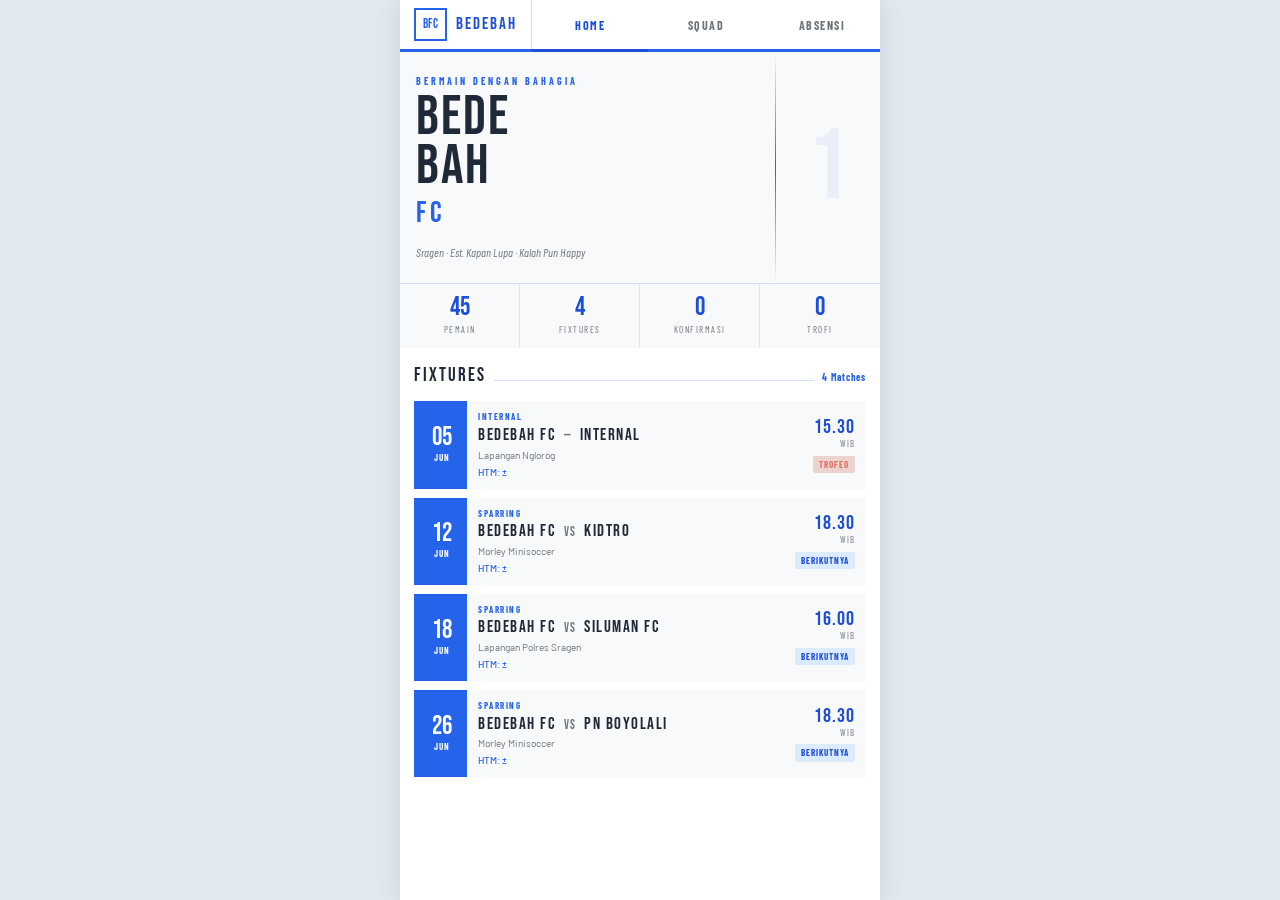
==== index.html @ 08e31987 "Update player card background image with custom Bedebah FC design" ====
<!DOCTYPE html>
<html lang="id">
<head>
  <meta charset="UTF-8" />
  <meta name="viewport" content="width=device-width, initial-scale=1.0" />
  <title>BEDEBAH FC</title>
  <link rel="preconnect" href="https://fonts.googleapis.com" />
  <link rel="preconnect" href="https://fonts.gstatic.com" crossorigin />
  <link href="https://fonts.googleapis.com/css2?family=Bebas+Neue&family=Barlow+Condensed:ital,wght@0,400;0,600;0,700;1,400;1,700&family=Barlow:wght@400;500&family=Saira+Semi+Condensed:wght@300;400;700&display=swap" rel="stylesheet" />
  <link rel="stylesheet" href="css/style.css" />
</head>
<body>

<!-- NAV -->
<nav class="nav">
  <div class="nav-brand">
    <div class="nav-mono"><span>BFC</span></div>
    <span class="nav-name">BEDEBAH</span>
  </div>
  <div class="nav-tabs">
    <button class="nav-tab active" onclick="showPage('home',this)">Home</button>
    <button class="nav-tab"        onclick="showPage('squad',this)">Squad</button>
    <button class="nav-tab"        onclick="showPage('absensi',this)">Absensi</button>
  </div>
</nav>

<!-- ============================================================
     HOME
============================================================ -->
<div id="home" class="page active">
  <div class="home-hero">
    <div class="hero-inner">
      <div class="hero-left">
        <div class="hero-eye">Bermain Dengan Bahagia</div>
        <div class="hero-h1">BEDE<br>BAH</div>
        <div class="hero-fc">FC</div>
        <div class="hero-sub">Sragen · Est. Kapan Lupa · Kalah Pun Happy</div>
      </div>
      <div class="hero-deco">
        <div class="hero-deco-num">1</div>
      </div>
    </div>
    <div class="stat-bar">
      <div class="stat-cell"><div class="stat-n" id="stat-pemain">0</div><div class="stat-l">Pemain</div></div>
      <div class="stat-cell"><div class="stat-n" id="stat-fixtures">0</div><div class="stat-l">Fixtures</div></div>
      <div class="stat-cell"><div class="stat-n" id="stat-hadir">0</div><div class="stat-l">Konfirmasi</div></div>
      <div class="stat-cell"><div class="stat-n">0</div><div class="stat-l">Trofi</div></div>
    </div>
  </div>

  <div class="sec pb">
    <div class="sec-head">
      <div class="sec-title">Fixtures</div>
      <div class="sec-line"></div>
      <div class="sec-num" id="fixtures-count">0 Matches</div>
    </div>
    <div id="match-list"></div>
  </div>
</div>

<!-- ============================================================
     SQUAD
============================================================ -->
<div id="squad" class="page">
  <div class="squad-wrap pb">
    <div class="sec-head">
      <div class="sec-title">Skuad</div>
      <div class="sec-line"></div>
      <div class="sec-num" id="squad-count">0 Players</div>
    </div>
    <div class="filter-bar">
      <button class="filter-btn active" onclick="filterSquad('all',this)">Semua</button>
      <button class="filter-btn" onclick="filterSquad('gk',this)">Kiper</button>
      <button class="filter-btn" onclick="filterSquad('player',this)">Player</button>
    </div>
    <div class="squad-grid" id="squad-grid"></div>
  </div>
</div>

<!-- ============================================================
     ABSENSI
============================================================ -->
<div id="absensi" class="page">
  <div class="abs-wrap pb">
    <div class="abs-card">
      <div class="abs-header">
        <div class="abs-title">KONFIRMASI HADIR</div>
        <div class="abs-sub">BEDEBAH FC · ABSENSI MATCH</div>
      </div>
      <div class="abs-body">
        <div class="f-group">
          <label class="f-label">Pertandingan</label>
          <select class="f-select" id="sel-match">
            <option value="">— Pilih pertandingan —</option>
          </select>
        </div>
        <div class="f-group">
          <label class="f-label">Nama Pemain</label>
          <select class="f-select" id="sel-nama">
            <option value="">— Pilih nama —</option>
          </select>
        </div>
        <button class="submit-btn" onclick="handleAbsen()">KONFIRMASI HADIR</button>
        <div class="toast" id="toast">
          <div class="toast-t" id="toast-t"></div>
          <div class="toast-s" id="toast-s"></div>
        </div>
        <div class="hadir-section">
          <div class="hadir-head">
            <div class="hadir-title">Yang Sudah Konfirmasi</div>
            <div class="hadir-line"></div>
            <div class="hadir-count" id="hadir-count">0 pemain</div>
          </div>
          <div id="hadir-list"></div>
        </div>
      </div>
    </div>
  </div>
</div>

<!-- ============================================================
     FIFA CARD MODAL (FUT Style)
============================================================ -->
<div class="modal-overlay" id="modal" onclick="closeModalOverlay(event)">
  <div class="fut-player-card">
    <button class="fc-close" onclick="closeModal()">✕</button>
    <div class="player-card-top">
      <div class="player-master-info">
        <div class="player-rating"><span id="fc-rating">88</span></div>
        <div class="player-position"><span id="fc-pos">GK</span></div>
        <div class="player-nation">
          <img src="assets/indonesia.png" alt="Indonesia" draggable="false" />
        </div>
        <div class="player-club">
          <img src="assets/bedebah_fc.png" alt="Bedebah FC" draggable="false" />
        </div>
      </div>
      <div class="player-picture">
        <div class="player-avatar" id="fc-avatar">⚽</div>
      </div>
    </div>
    <div class="player-card-bottom">
      <div class="player-info">
        <div class="player-name"><span id="fc-name">NAMA</span></div>
        <div class="player-features" id="fc-stats"></div>
        <div class="player-quote" id="fc-quote"></div>
      </div>
    </div>
  </div>
</div>

<script src="js/app.js"></script>

</body>
</html>
---- css/style.css ----
/* ======================================================
   RESET & BASE
====================================================== */
*, *::before, *::after { box-sizing: border-box; margin: 0; padding: 0; }

:root {
  --navy:    #ffffff;
  --navy2:   #f8f9fa;
  --navy3:   #e9ecef;
  --navy4:   #dee2e6;
  --gold:    #2563eb;
  --goldl:   #1d4ed8;
  --goldp:   #dbeafe;
  --goldg:   linear-gradient(135deg, #3b82f6 0%, #2563eb 50%, #1d4ed8 100%);
  --tm:      #6c757d;
  --tm2:     #adb5bd;
  --red:     #dc3545;
  
  --text-main: #1f2937;
  --card-text: #0b1628;
}

html { scroll-behavior: smooth; background: #e2e8f0; }

body {
  background: var(--navy);
  color: var(--text-main);
  font-family: 'Barlow', sans-serif;
  font-size: 14px;
  line-height: 1.5;
  min-height: 100vh;
  -webkit-font-smoothing: antialiased;
  max-width: 480px;
  margin: 0 auto;
  box-shadow: 0 0 20px rgba(0,0,0,0.1);
  position: relative;
}

/* ======================================================
   NAV
====================================================== */
.nav {
  position: sticky; top: 0; z-index: 100;
  background: var(--navy);
  border-bottom: 3px solid var(--gold);
  display: flex; align-items: stretch;
  height: 52px;
}
.nav-brand {
  display: flex; align-items: center; gap: 9px;
  padding: 0 14px;
  border-right: 1px solid rgba(37,99,235,0.22);
  flex-shrink: 0; text-decoration: none;
}
.nav-mono {
  width: 33px; height: 33px;
  border: 2px solid var(--gold);
  display: flex; align-items: center; justify-content: center;
}
.nav-mono span {
  font-family: 'Bebas Neue', sans-serif;
  font-size: 13px; color: var(--gold); letter-spacing: .5px;
}
.nav-name {
  font-family: 'Bebas Neue', sans-serif;
  font-size: 17px; letter-spacing: 2px; color: var(--goldl);
}
.nav-tabs { display: flex; flex: 1; }
.nav-tab {
  flex: 1; background: transparent; border: none;
  color: var(--tm);
  font-family: 'Barlow Condensed', sans-serif;
  font-size: 12px; font-weight: 700;
  letter-spacing: 1.5px; text-transform: uppercase;
  cursor: pointer;
  border-bottom: 3px solid transparent;
  transition: color .15s, border-color .15s;
  margin-bottom: -3px;
}
.nav-tab:hover { color: var(--text-main); }
.nav-tab.active { color: var(--goldl); border-bottom-color: var(--goldl); }

/* ======================================================
   PAGES
====================================================== */
.page { display: none; }
.page.active { display: block; }

/* ======================================================
   HOME — HERO
====================================================== */
.home-hero {
  background: var(--navy2);
  position: relative; overflow: hidden;
}
.hero-inner {
  display: flex; align-items: stretch; min-height: 195px;
}
.hero-left {
  flex: 1; padding: 22px 16px;
  display: flex; flex-direction: column; justify-content: flex-end;
  position: relative; z-index: 2;
}
.hero-eye {
  font-family: 'Barlow Condensed', sans-serif;
  font-size: 10px; font-weight: 700;
  letter-spacing: 3px; color: var(--gold);
  text-transform: uppercase; margin-bottom: 5px;
}
.hero-h1 {
  font-family: 'Bebas Neue', sans-serif;
  font-size: 56px; line-height: .87; letter-spacing: 2px;
}
.hero-fc {
  font-family: 'Bebas Neue', sans-serif;
  font-size: 30px; color: var(--gold); letter-spacing: 4px;
}
.hero-sub {
  font-family: 'Barlow Condensed', sans-serif;
  font-style: italic; font-size: 12px;
  color: var(--tm); margin-top: 7px;
}
.hero-deco {
  width: 105px;
  display: flex; align-items: center; justify-content: center;
  position: relative; flex-shrink: 0;
}
.hero-deco::before {
  content: '';
  position: absolute; left: 0; top: 0; bottom: 0; width: 1px;
  background: linear-gradient(to bottom, transparent, var(--gold), transparent);
}
.hero-deco-num {
  font-family: 'Bebas Neue', sans-serif;
  font-size: 100px; color: rgba(37,99,235,0.07);
  line-height: 1; user-select: none;
}

/* stat bar */
.stat-bar {
  display: grid; grid-template-columns: repeat(4,1fr);
  border-top: 1px solid rgba(37,99,235,0.18);
}
.stat-cell {
  padding: 11px 8px; text-align: center;
  border-right: 1px solid rgba(37,99,235,0.12);
}
.stat-cell:last-child { border-right: none; }
.stat-n {
  font-family: 'Bebas Neue', sans-serif;
  font-size: 26px; color: var(--goldl); line-height: 1;
}
.stat-l {
  font-family: 'Barlow Condensed', sans-serif;
  font-size: 9px; letter-spacing: 1.5px;
  color: var(--tm); text-transform: uppercase; margin-top: 2px;
}

/* ======================================================
   SECTION COMMON
====================================================== */
.sec { padding: 14px 14px 0; }
.sec:last-child { padding-bottom: 14px; }
.sec-head {
  display: flex; align-items: baseline; gap: 8px;
  margin-bottom: 11px;
}
.sec-title {
  font-family: 'Bebas Neue', sans-serif;
  font-size: 19px; letter-spacing: 2px;
}
.sec-line { flex: 1; height: 1px; background: rgba(37,99,235,0.22); }
.sec-num {
  font-family: 'Barlow Condensed', sans-serif;
  font-size: 10px; color: var(--gold);
  font-weight: 700; letter-spacing: 1px;
}

/* ======================================================
   MATCH ITEMS
====================================================== */
.match-item {
  background: var(--navy2);
  border-left: 3px solid var(--gold);
  margin-bottom: 9px;
  display: flex; align-items: stretch; overflow: hidden;
}
.m-date {
  width: 50px; background: var(--gold);
  display: flex; flex-direction: column;
  align-items: center; justify-content: center;
  padding: 8px 4px; flex-shrink: 0;
}
.m-day {
  font-family: 'Bebas Neue', sans-serif;
  font-size: 26px; color: #ffffff; line-height: 1;
}
.m-mon {
  font-family: 'Barlow Condensed', sans-serif;
  font-size: 9px; font-weight: 700;
  color: #ffffff; letter-spacing: 1px; text-transform: uppercase;
}
.m-body { flex: 1; padding: 9px 11px; }
.m-comp {
  font-family: 'Barlow Condensed', sans-serif;
  font-size: 9px; font-weight: 700;
  letter-spacing: 1.5px; text-transform: uppercase;
  color: var(--gold); margin-bottom: 2px;
}
.m-teams {
  font-family: 'Bebas Neue', sans-serif;
  font-size: 17px; letter-spacing: 1.5px; line-height: 1.1;
}
.m-teams .vs { color: var(--tm); font-size: 13px; margin: 0 3px; }
.m-meta {
  font-family: 'Barlow', sans-serif;
  font-size: 10px; color: var(--tm); margin-top: 3px;
}
.m-htm {
  font-family: 'Barlow', sans-serif;
  font-size: 10px; color: var(--gold); margin-top: 2px; font-weight: 500;
}
.m-right {
  display: flex; flex-direction: column;
  align-items: flex-end; justify-content: center;
  padding: 9px 11px; flex-shrink: 0;
}
.m-time {
  font-family: 'Bebas Neue', sans-serif;
  font-size: 20px; color: var(--goldl);
  letter-spacing: 1px; line-height: 1;
}
.m-tz {
  font-family: 'Barlow Condensed', sans-serif;
  font-size: 9px; color: var(--tm); letter-spacing: 1px;
}
.m-badge {
  margin-top: 5px;
  font-family: 'Barlow Condensed', sans-serif;
  font-size: 9px; font-weight: 700;
  letter-spacing: 1px; text-transform: uppercase;
  padding: 2px 6px; border-radius: 2px;
}
.badge-trofeo   { background: rgba(192,57,43,0.2);  color: #e07060; }
.badge-upcoming { background: var(--goldp); color: var(--goldl); }

/* ======================================================
   SQUAD — LIST
====================================================== */
.squad-wrap { padding: 14px; }

/* Filter tabs */
.filter-bar {
  display: flex; gap: 6px; margin-bottom: 12px;
}
.filter-btn {
  font-family: 'Barlow Condensed', sans-serif;
  font-size: 11px; font-weight: 700;
  letter-spacing: 1.5px; text-transform: uppercase;
  padding: 5px 12px;
  background: transparent;
  border: 1px solid rgba(37,99,235,0.28);
  color: var(--tm); cursor: pointer;
  transition: all .15s;
}
.filter-btn:hover, .filter-btn.active {
  background: var(--gold); color: var(--navy);
  border-color: var(--gold);
}

/* Player card list — nicer grid */
.squad-grid {
  display: grid;
  grid-template-columns: repeat(2, 1fr);
  gap: 9px;
}

.pl-card {
  background: var(--navy2);
  border: 1px solid rgba(37,99,235,0.22);
  cursor: pointer;
  transition: border-color .15s, transform .1s;
  position: relative; overflow: hidden;
}
.pl-card:hover {
  border-color: var(--gold);
  transform: translateY(-2px);
}
.pl-card::after {
  content: '';
  position: absolute; inset: 0;
  background: linear-gradient(135deg, transparent 60%, rgba(37,99,235,0.07));
  pointer-events: none;
}

/* Colored top stripe */
.pl-stripe {
  height: 3px;
  background: var(--goldg);
}

.pl-body {
  padding: 9px 10px 10px;
  display: flex; align-items: center; gap: 8px;
}

.pl-ovr-block {
  flex-shrink: 0;
  text-align: center;
}
.pl-ovr {
  font-family: 'Bebas Neue', sans-serif;
  font-size: 28px; color: var(--goldl); line-height: 1;
  display: block;
}
.pl-ovr-lbl {
  font-family: 'Barlow Condensed', sans-serif;
  font-size: 8px; letter-spacing: 1px;
  color: var(--tm); text-transform: uppercase;
  display: block; margin-top: 1px;
}

.pl-divider {
  width: 1px; align-self: stretch;
  background: rgba(37,99,235,0.18);
  flex-shrink: 0;
}

.pl-info { flex: 1; min-width: 0; }
.pl-name {
  font-family: 'Bebas Neue', sans-serif;
  font-size: 16px; letter-spacing: 1px;
  color: var(--text-main); line-height: 1;
  white-space: nowrap; overflow: hidden; text-overflow: ellipsis;
}
.pl-tag {
  display: inline-block; margin-top: 4px;
  font-family: 'Barlow Condensed', sans-serif;
  font-size: 9px; font-weight: 700; letter-spacing: 1.5px;
  text-transform: uppercase;
  padding: 1px 6px;
}
.pl-tag.gk { background: var(--gold); color: #ffffff; }
.pl-tag.player { background: rgba(37,99,235,0.12); color: var(--gold); border: 1px solid rgba(37,99,235,0.3); }

/* mini skill bars on list card */
.pl-mini-skills { margin-top: 6px; display: flex; flex-direction: column; gap: 3px; }
.pl-mini-row { display: flex; align-items: center; gap: 4px; }
.pl-mini-lbl {
  font-family: 'Barlow Condensed', sans-serif;
  font-size: 8.5px; color: var(--text-main);
  width: 72px; flex-shrink: 0;
  white-space: nowrap; overflow: hidden; text-overflow: ellipsis;
}
.pl-mini-track { flex: 1; height: 2px; background: var(--tm2); }
.pl-mini-fill  { height: 2px; background: var(--gold); }
.pl-mini-val {
  font-family: 'Bebas Neue', sans-serif;
  font-size: 11px; color: var(--goldl);
  min-width: 18px; text-align: right;
}

/* ======================================================
   FUT PLAYER CARD MODAL
====================================================== */
.modal-overlay {
  display: none; position: fixed; inset: 0;
  background: rgba(5, 10, 25, 0.88);
  z-index: 200;
  align-items: center; justify-content: center;
  padding: 16px;
}
.modal-overlay.open { display: flex; }

/* The FUT card */
.fut-player-card {
  position: relative;
  width: 280px;
  height: 450px;
  background-image: url(../assets/card_bg.png);
  background-position: center center;
  background-size: 100% 100%;
  background-repeat: no-repeat;
  padding: 3.4rem 0;
  z-index: 2;
  transition: 200ms ease-in;
  font-family: 'Saira Semi Condensed', sans-serif;
}

.fut-player-card .player-card-top {
  position: relative;
  display: flex;
  color: #e9cc74;
  padding: 0 1.5rem;
}

.fut-player-card .player-master-info {
  position: absolute;
  line-height: 2rem;
  font-weight: 300;
  padding: 1.2rem 0;
  text-transform: uppercase;
}

.fut-player-card .player-master-info .player-rating {
  font-size: 1.8rem;
}

.fut-player-card .player-master-info .player-position {
  font-size: 1.2rem;
}

.fut-player-card .player-master-info .player-nation {
  display: block;
  width: 1.8rem;
  height: 22px;
  margin: 0.3rem 0;
}

.fut-player-card .player-master-info .player-nation img {
  width: 100%;
  height: 100%;
  object-fit: contain;
}

.fut-player-card .player-master-info .player-club {
  display: block;
  width: 2rem;
  height: 36px;
}

.fut-player-card .player-master-info .player-club img {
  width: 100%;
  height: 100%;
  object-fit: contain;
}

.fut-player-card .player-picture {
  width: 180px;
  height: 180px;
  margin: 0 auto;
  overflow: hidden;
  display: flex;
  align-items: center;
  justify-content: center;
}

.fut-player-card .player-avatar {
  font-size: 80px;
  line-height: 1;
  filter: drop-shadow(0 4px 8px rgba(0,0,0,0.3));
}

.fut-player-card .player-card-bottom {
  position: relative;
}

.fut-player-card .player-info {
  display: block;
  padding: 0.3rem 0;
  color: #e9cc74;
  width: 90%;
  margin: 0 auto;
  height: auto;
  position: relative;
  z-index: 2;
}

.fut-player-card .player-name {
  width: 100%;
  display: block;
  text-align: center;
  font-size: 1.4rem;
  text-transform: uppercase;
  border-bottom: 2px solid rgba(233, 204, 116, 0.1);
  padding-bottom: 0.3rem;
  overflow: hidden;
}

.fut-player-card .player-name span {
  display: block;
  text-shadow: 2px 2px #111;
  letter-spacing: 2px;
}

.fut-player-card .player-features {
  margin: 0.4rem auto;
  display: flex;
  justify-content: center;
}

.fut-player-card .player-features .player-features-col {
  border-right: 2px solid rgba(233, 204, 116, 0.1);
  padding: 0 1.8rem;
}

.fut-player-card .player-features .player-features-col span {
  display: flex;
  font-size: 1rem;
  text-transform: uppercase;
}

.fut-player-card .player-features .player-features-col span .player-feature-value {
  margin-right: 0.3rem;
  font-weight: 700;
}

.fut-player-card .player-features .player-features-col span .player-feature-title {
  font-weight: 300;
}

.fut-player-card .player-features .player-features-col:last-child {
  border: 0;
}

/* quote */
.fut-player-card .player-quote {
  text-align: center;
  font-style: italic;
  font-size: 0.7rem;
  color: rgba(233, 204, 116, 0.5);
  margin-top: 0.3rem;
  padding-top: 0.3rem;
  border-top: 1px solid rgba(233, 204, 116, 0.1);
}

/* close button */
.fc-close {
  position: absolute; top: 8px; right: -14px;
  width: 30px; height: 30px;
  background: #1a1a2e; border: 1px solid #e9cc74;
  color: #e9cc74;
  font-family: 'Bebas Neue', sans-serif;
  font-size: 14px; cursor: pointer;
  display: flex; align-items: center; justify-content: center;
  border-radius: 50%; z-index: 10;
  transition: background .15s;
}
.fc-close:hover {
  background: #e9cc74;
  color: #1a1a2e;
}

/* ======================================================
   ABSENSI
====================================================== */
.abs-wrap { padding: 14px; }
.abs-card { background: var(--navy2); border: 1px solid rgba(37,99,235,0.3); }
.abs-header { background: var(--gold); padding: 11px 14px; }
.abs-title {
  font-family: 'Bebas Neue', sans-serif;
  font-size: 20px; color: var(--navy); letter-spacing: 2px;
}
.abs-sub {
  font-family: 'Barlow Condensed', sans-serif;
  font-size: 10px; color: rgba(0,0,0,0.5);
  letter-spacing: 1px; margin-top: 1px;
}
.abs-body { padding: 14px; }

.f-group { margin-bottom: 13px; }
.f-label {
  font-family: 'Barlow Condensed', sans-serif;
  font-size: 10px; font-weight: 700;
  letter-spacing: 2px; text-transform: uppercase;
  color: var(--gold); margin-bottom: 5px; display: block;
}
.f-select {
  width: 100%;
  background: var(--navy);
  border: 1px solid rgba(37,99,235,0.28);
  padding: 10px 11px;
  font-family: 'Barlow Condensed', sans-serif;
  font-size: 14px; color: var(--text-main);
  outline: none; -webkit-appearance: none;
  border-radius: 0; transition: border-color .15s;
}
.f-select:focus { border-color: var(--gold); }
.f-select option { background: var(--navy2); }

.submit-btn {
  width: 100%; background: var(--gold); border: none;
  padding: 13px;
  font-family: 'Bebas Neue', sans-serif;
  font-size: 19px; letter-spacing: 3px; color: var(--navy);
  cursor: pointer; transition: background .15s; margin-top: 4px;
}
.submit-btn:hover { background: var(--goldl); }

.toast {
  display: none;
  background: #0f2d1e; border-left: 3px solid #2ecc71;
  padding: 11px 13px; margin-top: 11px;
}
.toast.show { display: block; }
.toast-t {
  font-family: 'Barlow Condensed', sans-serif;
  font-size: 13px; color: #7ef0b0; letter-spacing: .5px;
}
.toast-s {
  font-family: 'Barlow', sans-serif;
  font-size: 11px; color: rgba(126,240,176,0.55); margin-top: 2px;
}

/* hadir list */
.hadir-section { margin-top: 16px; }
.hadir-head {
  display: flex; align-items: baseline;
  gap: 8px; margin-bottom: 10px;
}
.hadir-title {
  font-family: 'Bebas Neue', sans-serif;
  font-size: 16px; letter-spacing: 1.5px; color: var(--goldl);
}
.hadir-line { flex: 1; height: 1px; background: rgba(37,99,235,0.18); }
.hadir-count {
  font-family: 'Barlow Condensed', sans-serif;
  font-size: 10px; color: var(--gold); font-weight: 700;
}
.hadir-match-group { margin-bottom: 12px; }
.hadir-match-label {
  font-family: 'Barlow Condensed', sans-serif;
  font-size: 10px; font-weight: 700; letter-spacing: 1.5px;
  color: var(--tm); text-transform: uppercase; margin-bottom: 6px;
}
.hadir-chips { display: flex; flex-wrap: wrap; gap: 5px; }
.hadir-chip {
  font-family: 'Barlow Condensed', sans-serif;
  font-size: 11px; font-weight: 600; letter-spacing: .5px;
  color: var(--navy); background: var(--gold);
  padding: 3px 9px; cursor: pointer; transition: background .12s;
}
.hadir-chip:hover { background: #e07060; color: var(--text-main); }
.empty-note {
  font-family: 'Barlow', sans-serif;
  font-size: 11px; color: var(--tm); font-style: italic;
}

/* ======================================================
   BOTTOM SPACING
====================================================== */
.pb { padding-bottom: 24px; }
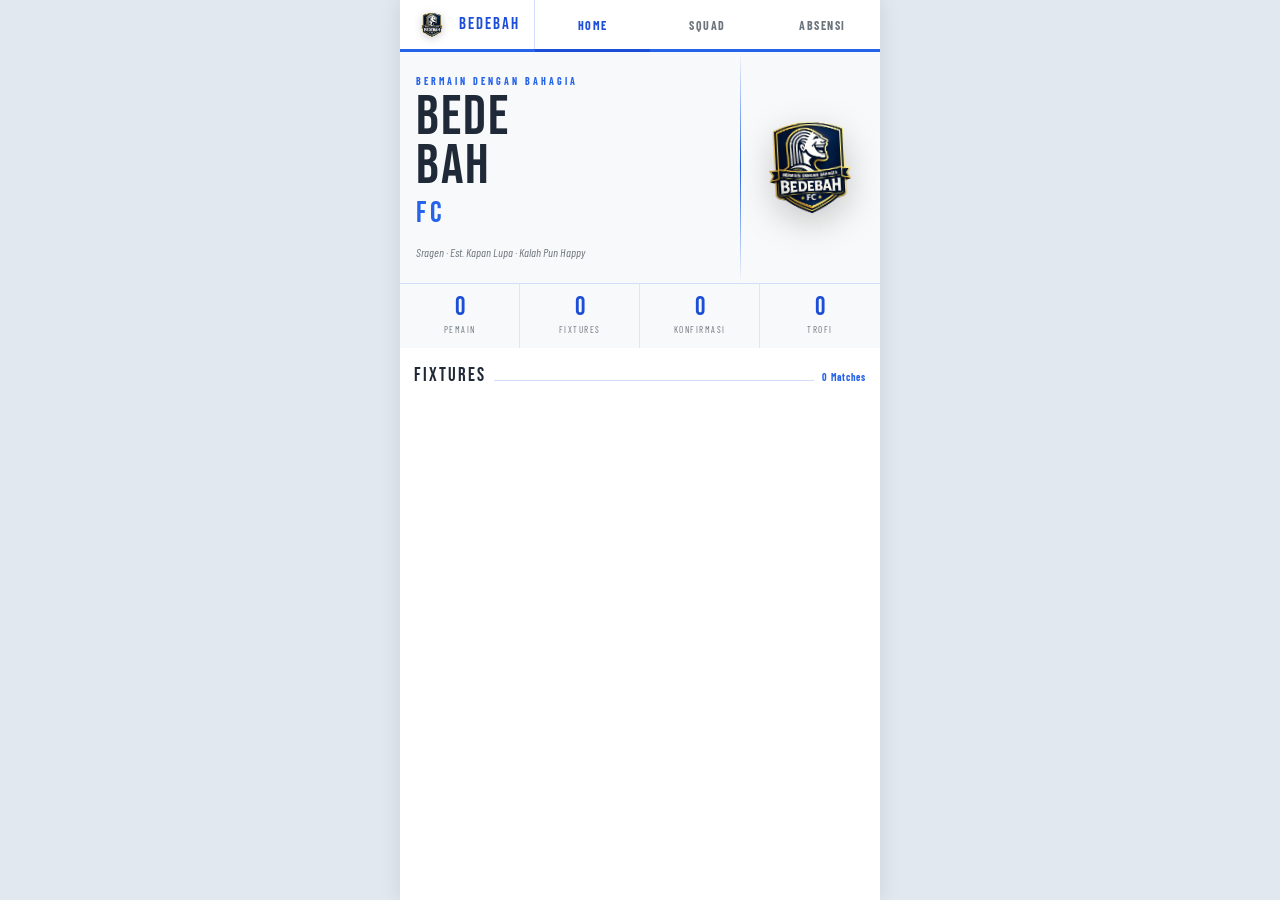
==== commit 4f5f7f48: "Add logo to navbar and hero section, update styles" ====
--- a/index.html
+++ b/index.html
@@ -14,7 +14,7 @@
 <!-- NAV -->
 <nav class="nav">
   <div class="nav-brand">
-    <div class="nav-mono"><span>BFC</span></div>
+    <img src="assets/bedebah_fc.png" class="nav-logo" alt="BFC" />
     <span class="nav-name">BEDEBAH</span>
   </div>
   <div class="nav-tabs">
@@ -37,7 +37,7 @@
         <div class="hero-sub">Sragen · Est. Kapan Lupa · Kalah Pun Happy</div>
       </div>
       <div class="hero-deco">
-        <div class="hero-deco-num">1</div>
+        <img src="assets/bedebah_fc.png" class="hero-logo" alt="Bedebah FC Logo" />
       </div>
     </div>
     <div class="stat-bar">
@@ -69,6 +69,7 @@
       <div class="sec-num" id="squad-count">0 Players</div>
     </div>
     <div class="filter-bar">
+      <input type="text" id="squad-search" class="squad-search-input" placeholder="CARI PEMAIN..." oninput="searchSquad()" />
       <button class="filter-btn active" onclick="filterSquad('all',this)">Semua</button>
       <button class="filter-btn" onclick="filterSquad('gk',this)">Kiper</button>
       <button class="filter-btn" onclick="filterSquad('player',this)">Player</button>
--- a/css/style.css
+++ b/css/style.css
@@ -1,26 +1,35 @@
 /* ======================================================
    RESET & BASE
 ====================================================== */
-*, *::before, *::after { box-sizing: border-box; margin: 0; padding: 0; }
+*,
+*::before,
+*::after {
+  box-sizing: border-box;
+  margin: 0;
+  padding: 0;
+}
 
 :root {
-  --navy:    #ffffff;
-  --navy2:   #f8f9fa;
-  --navy3:   #e9ecef;
-  --navy4:   #dee2e6;
-  --gold:    #2563eb;
-  --goldl:   #1d4ed8;
-  --goldp:   #dbeafe;
-  --goldg:   linear-gradient(135deg, #3b82f6 0%, #2563eb 50%, #1d4ed8 100%);
-  --tm:      #6c757d;
-  --tm2:     #adb5bd;
-  --red:     #dc3545;
-  
+  --navy: #ffffff;
+  --navy2: #f8f9fa;
+  --navy3: #e9ecef;
+  --navy4: #dee2e6;
+  --gold: #2563eb;
+  --goldl: #1d4ed8;
+  --goldp: #dbeafe;
+  --goldg: linear-gradient(135deg, #3b82f6 0%, #2563eb 50%, #1d4ed8 100%);
+  --tm: #6c757d;
+  --tm2: #adb5bd;
+  --red: #dc3545;
+
   --text-main: #1f2937;
   --card-text: #0b1628;
 }
 
-html { scroll-behavior: smooth; background: #e2e8f0; }
+html {
+  scroll-behavior: smooth;
+  background: #e2e8f0;
+}
 
 body {
   background: var(--navy);
@@ -32,7 +41,7 @@
   -webkit-font-smoothing: antialiased;
   max-width: 480px;
   margin: 0 auto;
-  box-shadow: 0 0 20px rgba(0,0,0,0.1);
+  box-shadow: 0 0 20px rgba(0, 0, 0, 0.1);
   position: relative;
 }
 
@@ -40,140 +49,240 @@
    NAV
 ====================================================== */
 .nav {
-  position: sticky; top: 0; z-index: 100;
+  position: sticky;
+  top: 0;
+  z-index: 100;
   background: var(--navy);
   border-bottom: 3px solid var(--gold);
-  display: flex; align-items: stretch;
+  display: flex;
+  align-items: stretch;
   height: 52px;
 }
+
 .nav-brand {
-  display: flex; align-items: center; gap: 9px;
+  display: flex;
+  align-items: center;
+  gap: 9px;
   padding: 0 14px;
-  border-right: 1px solid rgba(37,99,235,0.22);
-  flex-shrink: 0; text-decoration: none;
-}
-.nav-mono {
-  width: 33px; height: 33px;
-  border: 2px solid var(--gold);
-  display: flex; align-items: center; justify-content: center;
-}
-.nav-mono span {
-  font-family: 'Bebas Neue', sans-serif;
-  font-size: 13px; color: var(--gold); letter-spacing: .5px;
-}
+  border-right: 1px solid rgba(37, 99, 235, 0.22);
+  flex-shrink: 0;
+  text-decoration: none;
+}
+
+.nav-logo {
+  width: 36px;
+  height: 36px;
+  object-fit: contain;
+  filter: drop-shadow(0 2px 4px rgba(0,0,0,0.2));
+}
+
 .nav-name {
   font-family: 'Bebas Neue', sans-serif;
-  font-size: 17px; letter-spacing: 2px; color: var(--goldl);
-}
-.nav-tabs { display: flex; flex: 1; }
+  font-size: 17px;
+  letter-spacing: 2px;
+  color: var(--goldl);
+}
+
+.nav-tabs {
+  display: flex;
+  flex: 1;
+}
+
 .nav-tab {
-  flex: 1; background: transparent; border: none;
+  flex: 1;
+  background: transparent;
+  border: none;
   color: var(--tm);
   font-family: 'Barlow Condensed', sans-serif;
-  font-size: 12px; font-weight: 700;
-  letter-spacing: 1.5px; text-transform: uppercase;
+  font-size: 12px;
+  font-weight: 700;
+  letter-spacing: 1.5px;
+  text-transform: uppercase;
   cursor: pointer;
   border-bottom: 3px solid transparent;
   transition: color .15s, border-color .15s;
   margin-bottom: -3px;
 }
-.nav-tab:hover { color: var(--text-main); }
-.nav-tab.active { color: var(--goldl); border-bottom-color: var(--goldl); }
+
+.nav-tab:hover {
+  color: var(--text-main);
+}
+
+.nav-tab.active {
+  color: var(--goldl);
+  border-bottom-color: var(--goldl);
+}
 
 /* ======================================================
    PAGES
 ====================================================== */
-.page { display: none; }
-.page.active { display: block; }
+.page {
+  display: none;
+}
+
+.page.active {
+  display: block;
+}
 
 /* ======================================================
    HOME — HERO
 ====================================================== */
 .home-hero {
   background: var(--navy2);
-  position: relative; overflow: hidden;
-}
+  position: relative;
+  overflow: hidden;
+}
+
 .hero-inner {
-  display: flex; align-items: stretch; min-height: 195px;
-}
+  display: flex;
+  align-items: stretch;
+  min-height: 195px;
+}
+
 .hero-left {
-  flex: 1; padding: 22px 16px;
-  display: flex; flex-direction: column; justify-content: flex-end;
-  position: relative; z-index: 2;
-}
+  flex: 1;
+  padding: 22px 16px;
+  display: flex;
+  flex-direction: column;
+  justify-content: flex-end;
+  position: relative;
+  z-index: 2;
+}
+
 .hero-eye {
   font-family: 'Barlow Condensed', sans-serif;
-  font-size: 10px; font-weight: 700;
-  letter-spacing: 3px; color: var(--gold);
-  text-transform: uppercase; margin-bottom: 5px;
-}
+  font-size: 10px;
+  font-weight: 700;
+  letter-spacing: 3px;
+  color: var(--gold);
+  text-transform: uppercase;
+  margin-bottom: 5px;
+}
+
 .hero-h1 {
   font-family: 'Bebas Neue', sans-serif;
-  font-size: 56px; line-height: .87; letter-spacing: 2px;
-}
+  font-size: 56px;
+  line-height: .87;
+  letter-spacing: 2px;
+}
+
 .hero-fc {
   font-family: 'Bebas Neue', sans-serif;
-  font-size: 30px; color: var(--gold); letter-spacing: 4px;
-}
+  font-size: 30px;
+  color: var(--gold);
+  letter-spacing: 4px;
+}
+
 .hero-sub {
   font-family: 'Barlow Condensed', sans-serif;
-  font-style: italic; font-size: 12px;
-  color: var(--tm); margin-top: 7px;
-}
+  font-style: italic;
+  font-size: 12px;
+  color: var(--tm);
+  margin-top: 7px;
+}
+
 .hero-deco {
-  width: 105px;
-  display: flex; align-items: center; justify-content: center;
-  position: relative; flex-shrink: 0;
-}
+  width: 140px;
+  display: flex;
+  align-items: center;
+  justify-content: center;
+  position: relative;
+  flex-shrink: 0;
+  padding: 10px;
+}
+
 .hero-deco::before {
   content: '';
-  position: absolute; left: 0; top: 0; bottom: 0; width: 1px;
+  position: absolute;
+  left: 0;
+  top: 0;
+  bottom: 0;
+  width: 1px;
   background: linear-gradient(to bottom, transparent, var(--gold), transparent);
 }
-.hero-deco-num {
-  font-family: 'Bebas Neue', sans-serif;
-  font-size: 100px; color: rgba(37,99,235,0.07);
-  line-height: 1; user-select: none;
+
+.hero-logo {
+  width: 100%;
+  height: auto;
+  object-fit: contain;
+  filter: drop-shadow(0 10px 15px rgba(0, 0, 0, 0.2));
+  transform: scale(1.15) rotate(-3deg);
+  transition: transform 0.3s ease;
+}
+
+.hero-logo:hover {
+  transform: scale(1.2) rotate(0deg);
 }
 
 /* stat bar */
 .stat-bar {
-  display: grid; grid-template-columns: repeat(4,1fr);
-  border-top: 1px solid rgba(37,99,235,0.18);
-}
+  display: grid;
+  grid-template-columns: repeat(4, 1fr);
+  border-top: 1px solid rgba(37, 99, 235, 0.18);
+}
+
 .stat-cell {
-  padding: 11px 8px; text-align: center;
-  border-right: 1px solid rgba(37,99,235,0.12);
-}
-.stat-cell:last-child { border-right: none; }
+  padding: 11px 8px;
+  text-align: center;
+  border-right: 1px solid rgba(37, 99, 235, 0.12);
+}
+
+.stat-cell:last-child {
+  border-right: none;
+}
+
 .stat-n {
   font-family: 'Bebas Neue', sans-serif;
-  font-size: 26px; color: var(--goldl); line-height: 1;
-}
+  font-size: 26px;
+  color: var(--goldl);
+  line-height: 1;
+}
+
 .stat-l {
   font-family: 'Barlow Condensed', sans-serif;
-  font-size: 9px; letter-spacing: 1.5px;
-  color: var(--tm); text-transform: uppercase; margin-top: 2px;
+  font-size: 9px;
+  letter-spacing: 1.5px;
+  color: var(--tm);
+  text-transform: uppercase;
+  margin-top: 2px;
 }
 
 /* ======================================================
    SECTION COMMON
 ====================================================== */
-.sec { padding: 14px 14px 0; }
-.sec:last-child { padding-bottom: 14px; }
+.sec {
+  padding: 14px 14px 0;
+}
+
+.sec:last-child {
+  padding-bottom: 14px;
+}
+
 .sec-head {
-  display: flex; align-items: baseline; gap: 8px;
+  display: flex;
+  align-items: baseline;
+  gap: 8px;
   margin-bottom: 11px;
 }
+
 .sec-title {
   font-family: 'Bebas Neue', sans-serif;
-  font-size: 19px; letter-spacing: 2px;
-}
-.sec-line { flex: 1; height: 1px; background: rgba(37,99,235,0.22); }
+  font-size: 19px;
+  letter-spacing: 2px;
+}
+
+.sec-line {
+  flex: 1;
+  height: 1px;
+  background: rgba(37, 99, 235, 0.22);
+}
+
 .sec-num {
   font-family: 'Barlow Condensed', sans-serif;
-  font-size: 10px; color: var(--gold);
-  font-weight: 700; letter-spacing: 1px;
+  font-size: 10px;
+  color: var(--gold);
+  font-weight: 700;
+  letter-spacing: 1px;
 }
 
 /* ======================================================
@@ -183,88 +292,176 @@
   background: var(--navy2);
   border-left: 3px solid var(--gold);
   margin-bottom: 9px;
-  display: flex; align-items: stretch; overflow: hidden;
-}
+  display: flex;
+  align-items: stretch;
+  overflow: hidden;
+}
+
 .m-date {
-  width: 50px; background: var(--gold);
-  display: flex; flex-direction: column;
-  align-items: center; justify-content: center;
-  padding: 8px 4px; flex-shrink: 0;
-}
+  width: 50px;
+  background: var(--gold);
+  display: flex;
+  flex-direction: column;
+  align-items: center;
+  justify-content: center;
+  padding: 8px 4px;
+  flex-shrink: 0;
+}
+
 .m-day {
   font-family: 'Bebas Neue', sans-serif;
-  font-size: 26px; color: #ffffff; line-height: 1;
-}
+  font-size: 26px;
+  color: #ffffff;
+  line-height: 1;
+}
+
 .m-mon {
   font-family: 'Barlow Condensed', sans-serif;
-  font-size: 9px; font-weight: 700;
-  color: #ffffff; letter-spacing: 1px; text-transform: uppercase;
-}
-.m-body { flex: 1; padding: 9px 11px; }
+  font-size: 9px;
+  font-weight: 700;
+  color: #ffffff;
+  letter-spacing: 1px;
+  text-transform: uppercase;
+}
+
+.m-body {
+  flex: 1;
+  padding: 9px 11px;
+}
+
 .m-comp {
   font-family: 'Barlow Condensed', sans-serif;
-  font-size: 9px; font-weight: 700;
-  letter-spacing: 1.5px; text-transform: uppercase;
-  color: var(--gold); margin-bottom: 2px;
-}
+  font-size: 9px;
+  font-weight: 700;
+  letter-spacing: 1.5px;
+  text-transform: uppercase;
+  color: var(--gold);
+  margin-bottom: 2px;
+}
+
 .m-teams {
   font-family: 'Bebas Neue', sans-serif;
-  font-size: 17px; letter-spacing: 1.5px; line-height: 1.1;
-}
-.m-teams .vs { color: var(--tm); font-size: 13px; margin: 0 3px; }
+  font-size: 17px;
+  letter-spacing: 1.5px;
+  line-height: 1.1;
+}
+
+.m-teams .vs {
+  color: var(--tm);
+  font-size: 13px;
+  margin: 0 3px;
+}
+
 .m-meta {
   font-family: 'Barlow', sans-serif;
-  font-size: 10px; color: var(--tm); margin-top: 3px;
-}
+  font-size: 10px;
+  color: var(--tm);
+  margin-top: 3px;
+}
+
 .m-htm {
   font-family: 'Barlow', sans-serif;
-  font-size: 10px; color: var(--gold); margin-top: 2px; font-weight: 500;
-}
+  font-size: 10px;
+  color: var(--gold);
+  margin-top: 2px;
+  font-weight: 500;
+}
+
 .m-right {
-  display: flex; flex-direction: column;
-  align-items: flex-end; justify-content: center;
-  padding: 9px 11px; flex-shrink: 0;
-}
+  display: flex;
+  flex-direction: column;
+  align-items: flex-end;
+  justify-content: center;
+  padding: 9px 11px;
+  flex-shrink: 0;
+}
+
 .m-time {
   font-family: 'Bebas Neue', sans-serif;
-  font-size: 20px; color: var(--goldl);
-  letter-spacing: 1px; line-height: 1;
-}
+  font-size: 20px;
+  color: var(--goldl);
+  letter-spacing: 1px;
+  line-height: 1;
+}
+
 .m-tz {
   font-family: 'Barlow Condensed', sans-serif;
-  font-size: 9px; color: var(--tm); letter-spacing: 1px;
-}
+  font-size: 9px;
+  color: var(--tm);
+  letter-spacing: 1px;
+}
+
 .m-badge {
   margin-top: 5px;
   font-family: 'Barlow Condensed', sans-serif;
-  font-size: 9px; font-weight: 700;
-  letter-spacing: 1px; text-transform: uppercase;
-  padding: 2px 6px; border-radius: 2px;
-}
-.badge-trofeo   { background: rgba(192,57,43,0.2);  color: #e07060; }
-.badge-upcoming { background: var(--goldp); color: var(--goldl); }
+  font-size: 9px;
+  font-weight: 700;
+  letter-spacing: 1px;
+  text-transform: uppercase;
+  padding: 2px 6px;
+  border-radius: 2px;
+}
+
+.badge-trofeo {
+  background: rgba(192, 57, 43, 0.2);
+  color: #e07060;
+}
+
+.badge-upcoming {
+  background: var(--goldp);
+  color: var(--goldl);
+}
 
 /* ======================================================
    SQUAD — LIST
 ====================================================== */
-.squad-wrap { padding: 14px; }
-
-/* Filter tabs */
+.squad-wrap {
+  padding: 14px;
+}
+
+/* Filter tabs and search */
 .filter-bar {
-  display: flex; gap: 6px; margin-bottom: 12px;
-}
+  display: flex;
+  gap: 6px;
+  margin-bottom: 12px;
+  flex-wrap: wrap;
+}
+
+.squad-search-input {
+  flex: 1;
+  min-width: 120px;
+  background: var(--navy);
+  border: 1px solid rgba(37, 99, 235, 0.28);
+  padding: 5px 10px;
+  font-family: 'Barlow Condensed', sans-serif;
+  font-size: 13px;
+  color: var(--text-main);
+  outline: none;
+  border-radius: 2px;
+}
+
+.squad-search-input:focus {
+  border-color: var(--gold);
+}
+
 .filter-btn {
   font-family: 'Barlow Condensed', sans-serif;
-  font-size: 11px; font-weight: 700;
-  letter-spacing: 1.5px; text-transform: uppercase;
+  font-size: 11px;
+  font-weight: 700;
+  letter-spacing: 1.5px;
+  text-transform: uppercase;
   padding: 5px 12px;
   background: transparent;
-  border: 1px solid rgba(37,99,235,0.28);
-  color: var(--tm); cursor: pointer;
+  border: 1px solid rgba(37, 99, 235, 0.28);
+  color: var(--tm);
+  cursor: pointer;
   transition: all .15s;
 }
-.filter-btn:hover, .filter-btn.active {
-  background: var(--gold); color: var(--navy);
+
+.filter-btn:hover,
+.filter-btn.active {
+  background: var(--gold);
+  color: var(--navy);
   border-color: var(--gold);
 }
 
@@ -277,19 +474,23 @@
 
 .pl-card {
   background: var(--navy2);
-  border: 1px solid rgba(37,99,235,0.22);
+  border: 1px solid rgba(37, 99, 235, 0.22);
   cursor: pointer;
   transition: border-color .15s, transform .1s;
-  position: relative; overflow: hidden;
-}
+  position: relative;
+  overflow: hidden;
+}
+
 .pl-card:hover {
   border-color: var(--gold);
   transform: translateY(-2px);
 }
+
 .pl-card::after {
   content: '';
-  position: absolute; inset: 0;
-  background: linear-gradient(135deg, transparent 60%, rgba(37,99,235,0.07));
+  position: absolute;
+  inset: 0;
+  background: linear-gradient(135deg, transparent 60%, rgba(37, 99, 235, 0.07));
   pointer-events: none;
 }
 
@@ -301,76 +502,140 @@
 
 .pl-body {
   padding: 9px 10px 10px;
-  display: flex; align-items: center; gap: 8px;
+  display: flex;
+  align-items: center;
+  gap: 8px;
 }
 
 .pl-ovr-block {
   flex-shrink: 0;
   text-align: center;
 }
+
 .pl-ovr {
   font-family: 'Bebas Neue', sans-serif;
-  font-size: 28px; color: var(--goldl); line-height: 1;
+  font-size: 28px;
+  color: var(--goldl);
+  line-height: 1;
   display: block;
 }
+
 .pl-ovr-lbl {
   font-family: 'Barlow Condensed', sans-serif;
-  font-size: 8px; letter-spacing: 1px;
-  color: var(--tm); text-transform: uppercase;
-  display: block; margin-top: 1px;
+  font-size: 8px;
+  letter-spacing: 1px;
+  color: var(--tm);
+  text-transform: uppercase;
+  display: block;
+  margin-top: 1px;
 }
 
 .pl-divider {
-  width: 1px; align-self: stretch;
-  background: rgba(37,99,235,0.18);
+  width: 1px;
+  align-self: stretch;
+  background: rgba(37, 99, 235, 0.18);
   flex-shrink: 0;
 }
 
-.pl-info { flex: 1; min-width: 0; }
+.pl-info {
+  flex: 1;
+  min-width: 0;
+}
+
 .pl-name {
   font-family: 'Bebas Neue', sans-serif;
-  font-size: 16px; letter-spacing: 1px;
-  color: var(--text-main); line-height: 1;
-  white-space: nowrap; overflow: hidden; text-overflow: ellipsis;
-}
+  font-size: 16px;
+  letter-spacing: 1px;
+  color: var(--text-main);
+  line-height: 1;
+  white-space: nowrap;
+  overflow: hidden;
+  text-overflow: ellipsis;
+}
+
 .pl-tag {
-  display: inline-block; margin-top: 4px;
-  font-family: 'Barlow Condensed', sans-serif;
-  font-size: 9px; font-weight: 700; letter-spacing: 1.5px;
+  display: inline-block;
+  margin-top: 4px;
+  font-family: 'Barlow Condensed', sans-serif;
+  font-size: 9px;
+  font-weight: 700;
+  letter-spacing: 1.5px;
   text-transform: uppercase;
   padding: 1px 6px;
 }
-.pl-tag.gk { background: var(--gold); color: #ffffff; }
-.pl-tag.player { background: rgba(37,99,235,0.12); color: var(--gold); border: 1px solid rgba(37,99,235,0.3); }
+
+.pl-tag.gk {
+  background: var(--gold);
+  color: #ffffff;
+}
+
+.pl-tag.player {
+  background: rgba(37, 99, 235, 0.12);
+  color: var(--gold);
+  border: 1px solid rgba(37, 99, 235, 0.3);
+}
 
 /* mini skill bars on list card */
-.pl-mini-skills { margin-top: 6px; display: flex; flex-direction: column; gap: 3px; }
-.pl-mini-row { display: flex; align-items: center; gap: 4px; }
+.pl-mini-skills {
+  margin-top: 6px;
+  display: flex;
+  flex-direction: column;
+  gap: 3px;
+}
+
+.pl-mini-row {
+  display: flex;
+  align-items: center;
+  gap: 4px;
+}
+
 .pl-mini-lbl {
   font-family: 'Barlow Condensed', sans-serif;
-  font-size: 8.5px; color: var(--text-main);
-  width: 72px; flex-shrink: 0;
-  white-space: nowrap; overflow: hidden; text-overflow: ellipsis;
-}
-.pl-mini-track { flex: 1; height: 2px; background: var(--tm2); }
-.pl-mini-fill  { height: 2px; background: var(--gold); }
+  font-size: 8.5px;
+  color: var(--text-main);
+  width: 72px;
+  flex-shrink: 0;
+  white-space: nowrap;
+  overflow: hidden;
+  text-overflow: ellipsis;
+}
+
+.pl-mini-track {
+  flex: 1;
+  height: 2px;
+  background: var(--tm2);
+}
+
+.pl-mini-fill {
+  height: 2px;
+  background: var(--gold);
+}
+
 .pl-mini-val {
   font-family: 'Bebas Neue', sans-serif;
-  font-size: 11px; color: var(--goldl);
-  min-width: 18px; text-align: right;
+  font-size: 11px;
+  color: var(--goldl);
+  min-width: 18px;
+  text-align: right;
 }
 
 /* ======================================================
    FUT PLAYER CARD MODAL
 ====================================================== */
 .modal-overlay {
-  display: none; position: fixed; inset: 0;
+  display: none;
+  position: fixed;
+  inset: 0;
   background: rgba(5, 10, 25, 0.88);
   z-index: 200;
-  align-items: center; justify-content: center;
+  align-items: center;
+  justify-content: center;
   padding: 16px;
 }
-.modal-overlay.open { display: flex; }
+
+.modal-overlay.open {
+  display: flex;
+}
 
 /* The FUT card */
 .fut-player-card {
@@ -391,7 +656,7 @@
   position: relative;
   display: flex;
   color: #e9cc74;
-  padding: 0 1.5rem;
+  padding: 0 2.2rem;
 }
 
 .fut-player-card .player-master-info {
@@ -403,7 +668,7 @@
 }
 
 .fut-player-card .player-master-info .player-rating {
-  font-size: 1.8rem;
+  font-size: 1.5rem;
 }
 
 .fut-player-card .player-master-info .player-position {
@@ -425,8 +690,8 @@
 
 .fut-player-card .player-master-info .player-club {
   display: block;
-  width: 2rem;
-  height: 36px;
+  width: 2.8rem;
+  height: 48px;
 }
 
 .fut-player-card .player-master-info .player-club img {
@@ -446,9 +711,18 @@
 }
 
 .fut-player-card .player-avatar {
-  font-size: 80px;
-  line-height: 1;
-  filter: drop-shadow(0 4px 8px rgba(0,0,0,0.3));
+  width: 160px;
+  height: 160px;
+  display: flex;
+  align-items: center;
+  justify-content: center;
+  filter: drop-shadow(0 4px 8px rgba(0, 0, 0, 0.3));
+}
+
+.fut-player-card .player-avatar img {
+  width: 100%;
+  height: 100%;
+  object-fit: contain;
 }
 
 .fut-player-card .player-card-bottom {
@@ -459,7 +733,7 @@
   display: block;
   padding: 0.3rem 0;
   color: #e9cc74;
-  width: 90%;
+  width: 82%;
   margin: 0 auto;
   height: auto;
   position: relative;
@@ -496,7 +770,7 @@
 
 .fut-player-card .player-features .player-features-col span {
   display: flex;
-  font-size: 1rem;
+  font-size: 0.85rem;
   text-transform: uppercase;
 }
 
@@ -519,23 +793,32 @@
   font-style: italic;
   font-size: 0.7rem;
   color: rgba(233, 204, 116, 0.5);
-  margin-top: 0.3rem;
-  padding-top: 0.3rem;
+  margin-top: 0;
+  padding-top: 0.1rem;
   border-top: 1px solid rgba(233, 204, 116, 0.1);
 }
 
 /* close button */
 .fc-close {
-  position: absolute; top: 8px; right: -14px;
-  width: 30px; height: 30px;
-  background: #1a1a2e; border: 1px solid #e9cc74;
+  position: absolute;
+  top: 8px;
+  right: -14px;
+  width: 30px;
+  height: 30px;
+  background: #1a1a2e;
+  border: 1px solid #e9cc74;
   color: #e9cc74;
   font-family: 'Bebas Neue', sans-serif;
-  font-size: 14px; cursor: pointer;
-  display: flex; align-items: center; justify-content: center;
-  border-radius: 50%; z-index: 10;
+  font-size: 14px;
+  cursor: pointer;
+  display: flex;
+  align-items: center;
+  justify-content: center;
+  border-radius: 50%;
+  z-index: 10;
   transition: background .15s;
 }
+
 .fc-close:hover {
   background: #e9cc74;
   color: #1a1a2e;
@@ -544,99 +827,199 @@
 /* ======================================================
    ABSENSI
 ====================================================== */
-.abs-wrap { padding: 14px; }
-.abs-card { background: var(--navy2); border: 1px solid rgba(37,99,235,0.3); }
-.abs-header { background: var(--gold); padding: 11px 14px; }
+.abs-wrap {
+  padding: 14px;
+}
+
+.abs-card {
+  background: var(--navy2);
+  border: 1px solid rgba(37, 99, 235, 0.3);
+}
+
+.abs-header {
+  background: var(--gold);
+  padding: 11px 14px;
+}
+
 .abs-title {
   font-family: 'Bebas Neue', sans-serif;
-  font-size: 20px; color: var(--navy); letter-spacing: 2px;
-}
+  font-size: 20px;
+  color: var(--navy);
+  letter-spacing: 2px;
+}
+
 .abs-sub {
   font-family: 'Barlow Condensed', sans-serif;
-  font-size: 10px; color: rgba(0,0,0,0.5);
-  letter-spacing: 1px; margin-top: 1px;
-}
-.abs-body { padding: 14px; }
-
-.f-group { margin-bottom: 13px; }
+  font-size: 10px;
+  color: rgba(0, 0, 0, 0.5);
+  letter-spacing: 1px;
+  margin-top: 1px;
+}
+
+.abs-body {
+  padding: 14px;
+}
+
+.f-group {
+  margin-bottom: 13px;
+}
+
 .f-label {
   font-family: 'Barlow Condensed', sans-serif;
-  font-size: 10px; font-weight: 700;
-  letter-spacing: 2px; text-transform: uppercase;
-  color: var(--gold); margin-bottom: 5px; display: block;
-}
+  font-size: 10px;
+  font-weight: 700;
+  letter-spacing: 2px;
+  text-transform: uppercase;
+  color: var(--gold);
+  margin-bottom: 5px;
+  display: block;
+}
+
 .f-select {
   width: 100%;
   background: var(--navy);
-  border: 1px solid rgba(37,99,235,0.28);
+  border: 1px solid rgba(37, 99, 235, 0.28);
   padding: 10px 11px;
   font-family: 'Barlow Condensed', sans-serif;
-  font-size: 14px; color: var(--text-main);
-  outline: none; -webkit-appearance: none;
-  border-radius: 0; transition: border-color .15s;
-}
-.f-select:focus { border-color: var(--gold); }
-.f-select option { background: var(--navy2); }
+  font-size: 14px;
+  color: var(--text-main);
+  outline: none;
+  -webkit-appearance: none;
+  border-radius: 0;
+  transition: border-color .15s;
+}
+
+.f-select:focus {
+  border-color: var(--gold);
+}
+
+.f-select option {
+  background: var(--navy2);
+}
 
 .submit-btn {
-  width: 100%; background: var(--gold); border: none;
+  width: 100%;
+  background: var(--gold);
+  border: none;
   padding: 13px;
   font-family: 'Bebas Neue', sans-serif;
-  font-size: 19px; letter-spacing: 3px; color: var(--navy);
-  cursor: pointer; transition: background .15s; margin-top: 4px;
-}
-.submit-btn:hover { background: var(--goldl); }
+  font-size: 19px;
+  letter-spacing: 3px;
+  color: var(--navy);
+  cursor: pointer;
+  transition: background .15s;
+  margin-top: 4px;
+}
+
+.submit-btn:hover {
+  background: var(--goldl);
+}
 
 .toast {
   display: none;
-  background: #0f2d1e; border-left: 3px solid #2ecc71;
-  padding: 11px 13px; margin-top: 11px;
-}
-.toast.show { display: block; }
+  background: #0f2d1e;
+  border-left: 3px solid #2ecc71;
+  padding: 11px 13px;
+  margin-top: 11px;
+}
+
+.toast.show {
+  display: block;
+}
+
 .toast-t {
   font-family: 'Barlow Condensed', sans-serif;
-  font-size: 13px; color: #7ef0b0; letter-spacing: .5px;
-}
+  font-size: 13px;
+  color: #7ef0b0;
+  letter-spacing: .5px;
+}
+
 .toast-s {
   font-family: 'Barlow', sans-serif;
-  font-size: 11px; color: rgba(126,240,176,0.55); margin-top: 2px;
+  font-size: 11px;
+  color: rgba(126, 240, 176, 0.55);
+  margin-top: 2px;
 }
 
 /* hadir list */
-.hadir-section { margin-top: 16px; }
+.hadir-section {
+  margin-top: 16px;
+}
+
 .hadir-head {
-  display: flex; align-items: baseline;
-  gap: 8px; margin-bottom: 10px;
-}
+  display: flex;
+  align-items: baseline;
+  gap: 8px;
+  margin-bottom: 10px;
+}
+
 .hadir-title {
   font-family: 'Bebas Neue', sans-serif;
-  font-size: 16px; letter-spacing: 1.5px; color: var(--goldl);
-}
-.hadir-line { flex: 1; height: 1px; background: rgba(37,99,235,0.18); }
+  font-size: 16px;
+  letter-spacing: 1.5px;
+  color: var(--goldl);
+}
+
+.hadir-line {
+  flex: 1;
+  height: 1px;
+  background: rgba(37, 99, 235, 0.18);
+}
+
 .hadir-count {
   font-family: 'Barlow Condensed', sans-serif;
-  font-size: 10px; color: var(--gold); font-weight: 700;
-}
-.hadir-match-group { margin-bottom: 12px; }
+  font-size: 10px;
+  color: var(--gold);
+  font-weight: 700;
+}
+
+.hadir-match-group {
+  margin-bottom: 12px;
+}
+
 .hadir-match-label {
   font-family: 'Barlow Condensed', sans-serif;
-  font-size: 10px; font-weight: 700; letter-spacing: 1.5px;
-  color: var(--tm); text-transform: uppercase; margin-bottom: 6px;
-}
-.hadir-chips { display: flex; flex-wrap: wrap; gap: 5px; }
+  font-size: 10px;
+  font-weight: 700;
+  letter-spacing: 1.5px;
+  color: var(--tm);
+  text-transform: uppercase;
+  margin-bottom: 6px;
+}
+
+.hadir-chips {
+  display: flex;
+  flex-wrap: wrap;
+  gap: 5px;
+}
+
 .hadir-chip {
   font-family: 'Barlow Condensed', sans-serif;
-  font-size: 11px; font-weight: 600; letter-spacing: .5px;
-  color: var(--navy); background: var(--gold);
-  padding: 3px 9px; cursor: pointer; transition: background .12s;
-}
-.hadir-chip:hover { background: #e07060; color: var(--text-main); }
+  font-size: 11px;
+  font-weight: 600;
+  letter-spacing: .5px;
+  color: var(--navy);
+  background: var(--gold);
+  padding: 3px 9px;
+  cursor: pointer;
+  transition: background .12s;
+}
+
+.hadir-chip:hover {
+  background: #e07060;
+  color: var(--text-main);
+}
+
 .empty-note {
   font-family: 'Barlow', sans-serif;
-  font-size: 11px; color: var(--tm); font-style: italic;
+  font-size: 11px;
+  color: var(--tm);
+  font-style: italic;
 }
 
 /* ======================================================
    BOTTOM SPACING
 ====================================================== */
-.pb { padding-bottom: 24px; }
+.pb {
+  padding-bottom: 24px;
+}
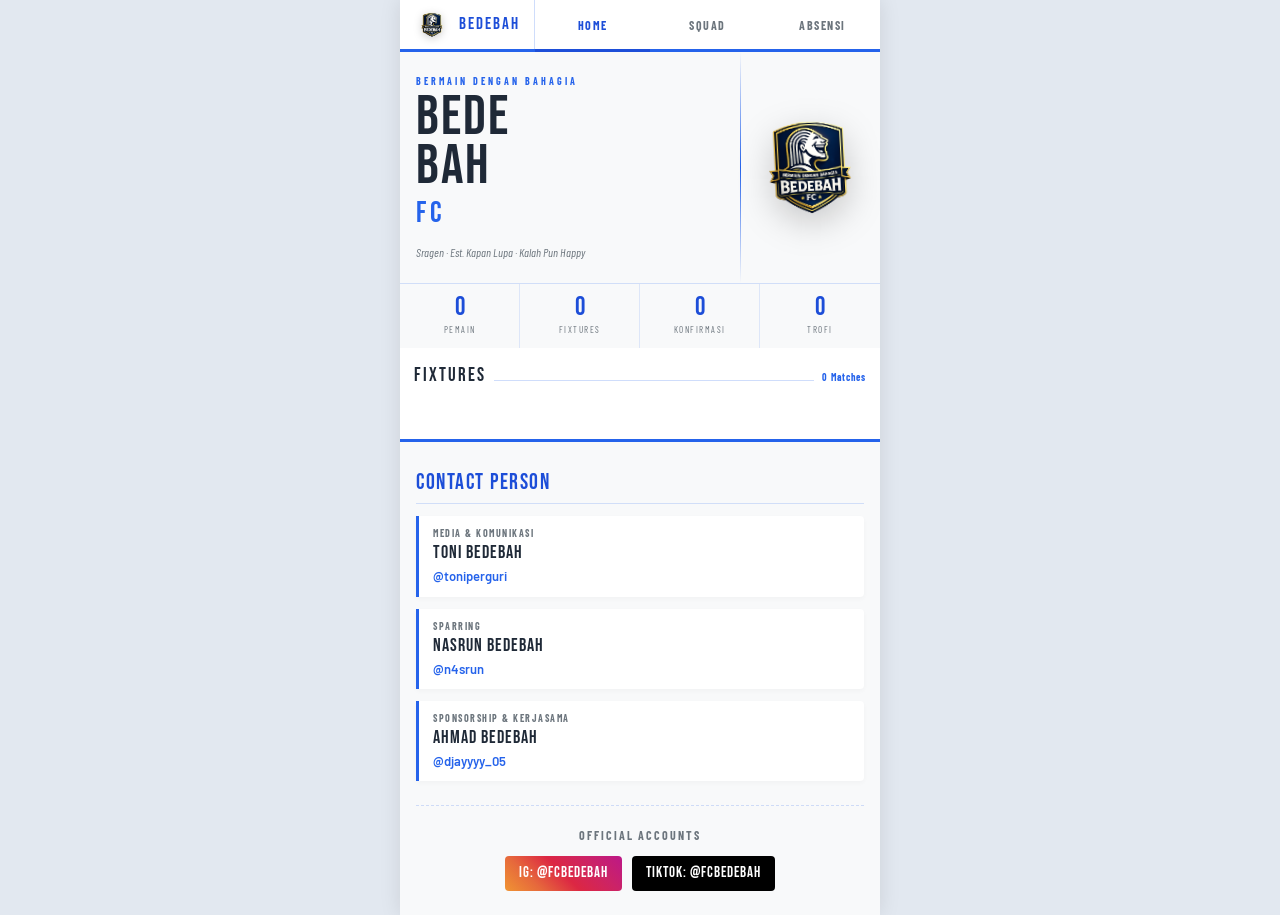
==== commit ffd1b871: "Add contact person footer and update players.json" ====
--- a/index.html
+++ b/index.html
@@ -149,6 +149,36 @@
     </div>
   </div>
 </div>
+<!-- ============================================================
+     FOOTER
+============================================================ -->
+<footer class="site-footer">
+  <div class="footer-title">Contact Person</div>
+  <div class="footer-contacts">
+    <div class="contact-item">
+      <span class="c-role">Media & Komunikasi</span>
+      <span class="c-name">Toni Bedebah</span>
+      <a href="https://instagram.com/toniperguri" target="_blank" class="c-ig">@toniperguri</a>
+    </div>
+    <div class="contact-item">
+      <span class="c-role">Sparring</span>
+      <span class="c-name">Nasrun Bedebah</span>
+      <a href="https://instagram.com/n4srun" target="_blank" class="c-ig">@n4srun</a>
+    </div>
+    <div class="contact-item">
+      <span class="c-role">Sponsorship & Kerjasama</span>
+      <span class="c-name">Ahmad Bedebah</span>
+      <a href="https://instagram.com/djayyyy_05" target="_blank" class="c-ig">@djayyyy_05</a>
+    </div>
+  </div>
+  <div class="footer-socials">
+    <div class="social-title">Official Accounts</div>
+    <div class="social-links">
+      <a href="https://instagram.com/fcbedebah" target="_blank" class="s-link ig">IG: @fcbedebah</a>
+      <a href="https://tiktok.com/@fcbedebah" target="_blank" class="s-link tiktok">TikTok: @fcbedebah</a>
+    </div>
+  </div>
+</footer>
 
 <script src="js/app.js"></script>
 
--- a/css/style.css
+++ b/css/style.css
@@ -1022,4 +1022,121 @@
 ====================================================== */
 .pb {
   padding-bottom: 24px;
+}
+
+/* ======================================================
+   FOOTER
+====================================================== */
+.site-footer {
+  background: var(--navy2);
+  border-top: 3px solid var(--gold);
+  padding: 24px 16px;
+  margin-top: 24px;
+}
+
+.footer-title {
+  font-family: 'Bebas Neue', sans-serif;
+  font-size: 22px;
+  color: var(--goldl);
+  letter-spacing: 1.5px;
+  margin-bottom: 12px;
+  border-bottom: 1px solid rgba(37, 99, 235, 0.18);
+  padding-bottom: 4px;
+}
+
+.footer-contacts {
+  display: flex;
+  flex-direction: column;
+  gap: 12px;
+  margin-bottom: 24px;
+}
+
+.contact-item {
+  display: flex;
+  flex-direction: column;
+  background: var(--navy);
+  padding: 10px 14px;
+  border-left: 3px solid var(--gold);
+  border-radius: 0 4px 4px 0;
+  box-shadow: 0 2px 5px rgba(0,0,0,0.03);
+}
+
+.c-role {
+  font-family: 'Barlow Condensed', sans-serif;
+  font-size: 10px;
+  font-weight: 700;
+  text-transform: uppercase;
+  color: var(--tm);
+  letter-spacing: 1.5px;
+  margin-bottom: 2px;
+}
+
+.c-name {
+  font-family: 'Bebas Neue', sans-serif;
+  font-size: 18px;
+  color: var(--text-main);
+  letter-spacing: 1px;
+  line-height: 1.1;
+}
+
+.c-ig {
+  font-family: 'Barlow', sans-serif;
+  font-size: 13px;
+  color: var(--gold);
+  text-decoration: none;
+  font-weight: 600;
+  margin-top: 4px;
+  display: inline-flex;
+  align-items: center;
+  gap: 4px;
+}
+
+.c-ig:hover {
+  text-decoration: underline;
+}
+
+.footer-socials {
+  text-align: center;
+  padding-top: 20px;
+  border-top: 1px dashed rgba(37, 99, 235, 0.2);
+}
+
+.social-title {
+  font-family: 'Barlow Condensed', sans-serif;
+  font-size: 12px;
+  font-weight: 700;
+  color: var(--tm);
+  letter-spacing: 2px;
+  text-transform: uppercase;
+  margin-bottom: 12px;
+}
+
+.social-links {
+  display: flex;
+  justify-content: center;
+  gap: 10px;
+}
+
+.s-link {
+  font-family: 'Bebas Neue', sans-serif;
+  font-size: 15px;
+  color: #fff;
+  text-decoration: none;
+  padding: 6px 14px;
+  border-radius: 4px;
+  letter-spacing: 1px;
+  transition: transform 0.15s, opacity 0.15s;
+}
+
+.s-link:hover {
+  transform: translateY(-2px);
+  opacity: 0.9;
+}
+
+.s-link.ig {
+  background: linear-gradient(45deg, #f09433 0%, #e6683c 25%, #dc2743 50%, #cc2366 75%, #bc1888 100%);
+}
+
+.s-link.tiktok {
+  background: #000;
 }
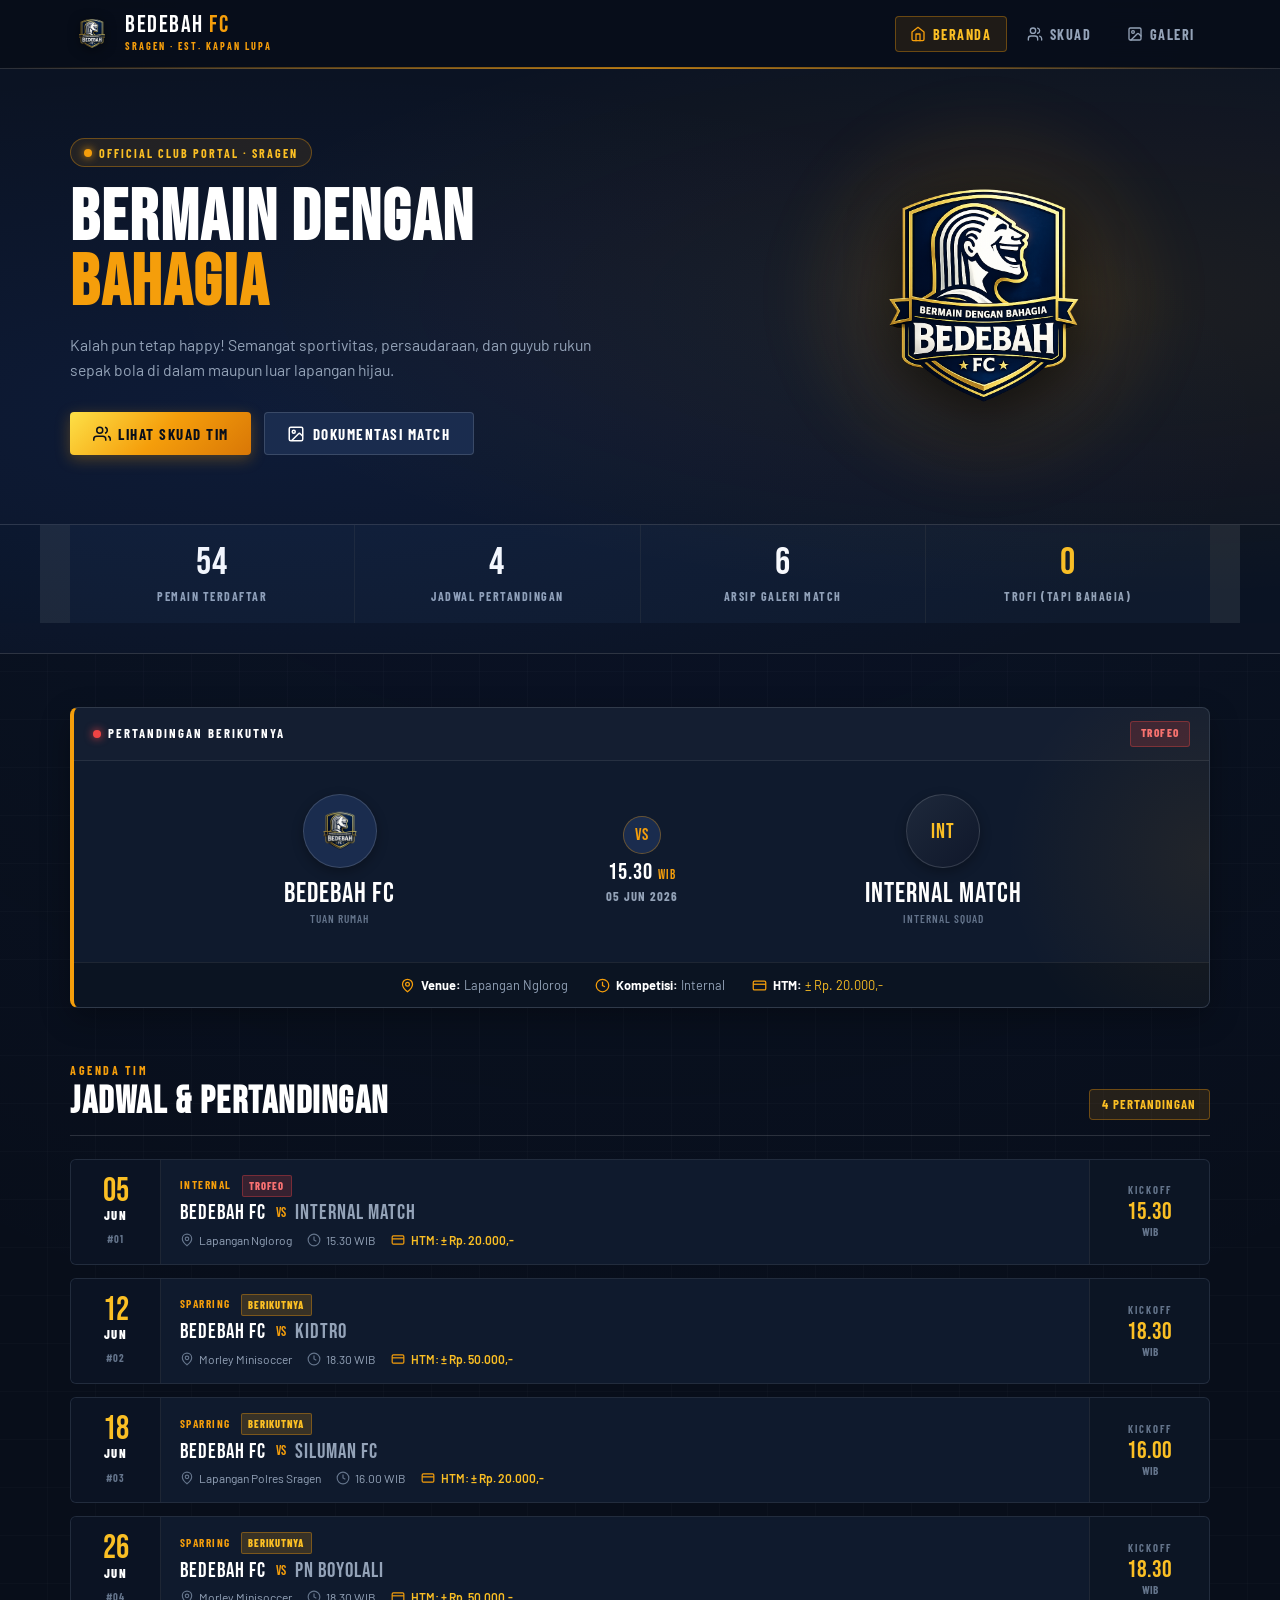
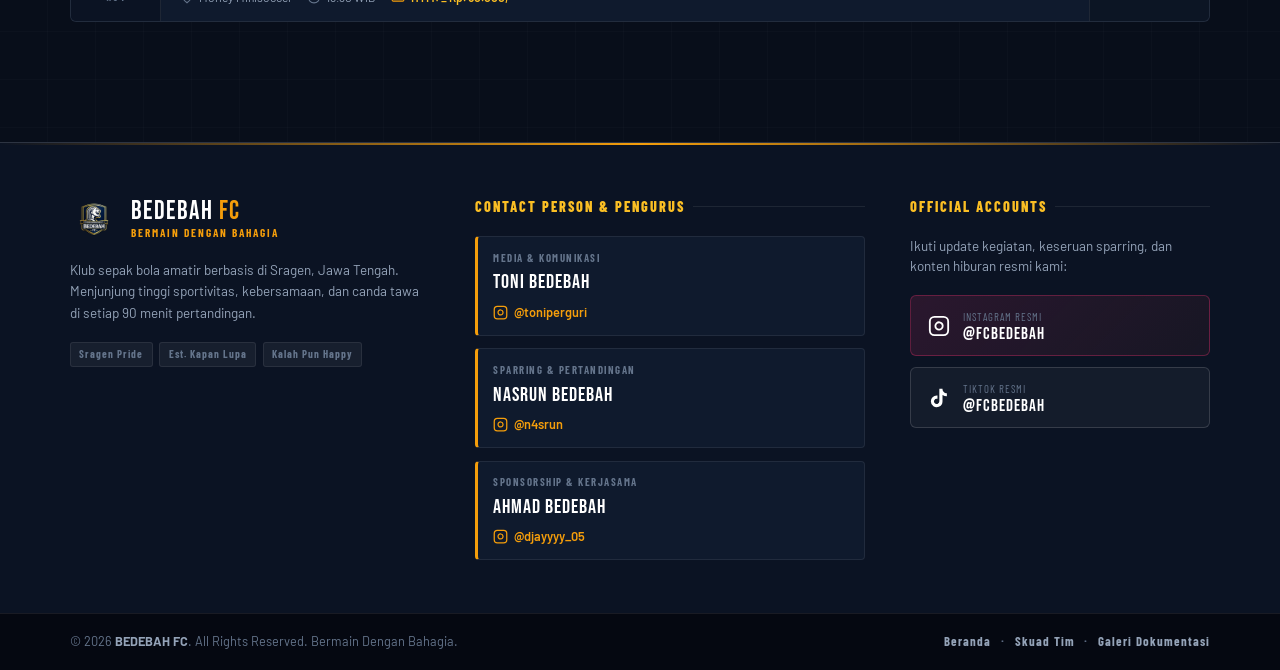
==== commit b0478034: "Redesign total website: layout sporty & modern, ganti menu Absen menjadi Galeri dokumentasi Google D" ====
--- a/index.html
+++ b/index.html
@@ -2,180 +2,326 @@
 <html lang="id">
 <head>
   <meta charset="UTF-8" />
-  <meta name="viewport" content="width=device-width, initial-scale=1.0" />
-  <title>BEDEBAH FC</title>
+  <meta name="viewport" content="width=device-width, initial-scale=1.0, maximum-scale=5.0" />
+  <meta name="theme-color" content="#080e1a" />
+  <meta name="description" content="Website Resmi Bedebah FC — Klub sepak bola asal Sragen. Bermain dengan bahagia, kalah pun happy." />
+  <title>BEDEBAH FC — Official Club Portal</title>
+
+  <!-- Typography -->
   <link rel="preconnect" href="https://fonts.googleapis.com" />
   <link rel="preconnect" href="https://fonts.gstatic.com" crossorigin />
-  <link href="https://fonts.googleapis.com/css2?family=Bebas+Neue&family=Barlow+Condensed:ital,wght@0,400;0,600;0,700;1,400;1,700&family=Barlow:wght@400;500&family=Saira+Semi+Condensed:wght@300;400;700&display=swap" rel="stylesheet" />
+  <link href="https://fonts.googleapis.com/css2?family=Barlow+Condensed:ital,wght@0,400;0,600;0,700;0,800;1,400;1,700&family=Barlow:ital,wght@0,400;0,500;0,600;0,700;1,400&family=Bebas+Neue&family=Saira+Semi+Condensed:wght@300;400;600;700&display=swap" rel="stylesheet" />
+
   <link rel="stylesheet" href="css/style.css" />
 </head>
 <body>
 
-<!-- NAV -->
-<nav class="nav">
-  <div class="nav-brand">
-    <img src="assets/bedebah_fc.png" class="nav-logo" alt="BFC" />
-    <span class="nav-name">BEDEBAH</span>
+<!-- TOP CLUB HEADER -->
+<header class="site-header">
+  <div class="header-inner container">
+    <a href="#home" class="brand" onclick="showPage('home', document.querySelector('[data-page=home]'))">
+      <div class="brand-crest-wrap">
+        <img src="assets/bedebah_fc.png" class="brand-crest" alt="Bedebah FC Badge" />
+      </div>
+      <div class="brand-text">
+        <span class="brand-title">BEDEBAH <span class="accent-gold">FC</span></span>
+        <span class="brand-sub">SRAGEN · EST. KAPAN LUPA</span>
+      </div>
+    </a>
+
+    <nav class="main-nav" aria-label="Main Navigation">
+      <button class="nav-item active" data-page="home" onclick="showPage('home', this)">
+        <svg class="nav-icon" viewBox="0 0 24 24" fill="none" stroke="currentColor" stroke-width="2" stroke-linecap="round" stroke-linejoin="round"><path d="m3 9 9-7 9 7v11a2 2 0 0 1-2 2H5a2 2 0 0 1-2-2z"/><polyline points="9 22 9 12 15 12 15 22"/></svg>
+        <span>BERANDA</span>
+      </button>
+      <button class="nav-item" data-page="squad" onclick="showPage('squad', this)">
+        <svg class="nav-icon" viewBox="0 0 24 24" fill="none" stroke="currentColor" stroke-width="2" stroke-linecap="round" stroke-linejoin="round"><path d="M16 21v-2a4 4 0 0 0-4-4H6a4 4 0 0 0-4 4v2"/><circle cx="9" cy="7" r="4"/><path d="M22 21v-2a4 4 0 0 0-3-3.87"/><path d="M16 3.13a4 4 0 0 1 0 7.75"/></svg>
+        <span>SKUAD</span>
+      </button>
+      <button class="nav-item" data-page="galeri" onclick="showPage('galeri', this)">
+        <svg class="nav-icon" viewBox="0 0 24 24" fill="none" stroke="currentColor" stroke-width="2" stroke-linecap="round" stroke-linejoin="round"><rect width="18" height="18" x="3" y="3" rx="2" ry="2"/><circle cx="9" cy="9" r="2"/><path d="m21 15-3.086-3.086a2 2 0 0 0-2.828 0L6 21"/></svg>
+        <span>GALERI</span>
+      </button>
+    </nav>
   </div>
-  <div class="nav-tabs">
-    <button class="nav-tab active" onclick="showPage('home',this)">Home</button>
-    <button class="nav-tab"        onclick="showPage('squad',this)">Squad</button>
-    <button class="nav-tab"        onclick="showPage('absensi',this)">Absensi</button>
-  </div>
-</nav>
+</header>
+
+<main>
+  <!-- ============================================================
+       PAGE: HOME (BERANDA)
+  ============================================================ -->
+  <section id="home" class="page active">
+    <!-- HERO SECTION -->
+    <div class="hero-section">
+      <div class="hero-bg-overlay"></div>
+      <div class="container hero-container">
+        <div class="hero-content">
+          <div class="hero-badge">
+            <span class="badge-pulse"></span>
+            <span>OFFICIAL CLUB PORTAL · SRAGEN</span>
+          </div>
+          <h1 class="hero-title">
+            BERMAIN DENGAN <span class="highlight-gold">BAHAGIA</span>
+          </h1>
+          <p class="hero-desc">
+            Kalah pun tetap happy! Semangat sportivitas, persaudaraan, dan guyub rukun sepak bola di dalam maupun luar lapangan hijau.
+          </p>
+
+          <div class="hero-actions">
+            <button class="btn btn-primary" onclick="showPage('squad', document.querySelector('[data-page=squad]'))">
+              <svg viewBox="0 0 24 24" fill="none" stroke="currentColor" stroke-width="2"><path d="M17 21v-2a4 4 0 0 0-4-4H5a4 4 0 0 0-4 4v2"/><circle cx="9" cy="7" r="4"/><path d="M23 21v-2a4 4 0 0 0-3-3.87"/><path d="M16 3.13a4 4 0 0 1 0 7.75"/></svg>
+              <span>LIHAT SKUAD TIM</span>
+            </button>
+            <button class="btn btn-secondary" onclick="showPage('galeri', document.querySelector('[data-page=galeri]'))">
+              <svg viewBox="0 0 24 24" fill="none" stroke="currentColor" stroke-width="2"><rect width="18" height="18" x="3" y="3" rx="2" ry="2"/><circle cx="9" cy="9" r="2"/><path d="m21 15-3.086-3.086a2 2 0 0 0-2.828 0L6 21"/></svg>
+              <span>DOKUMENTASI MATCH</span>
+            </button>
+          </div>
+        </div>
+
+        <div class="hero-visual">
+          <div class="hero-crest-backdrop">
+            <img src="assets/bedebah_fc.png" class="hero-crest-img" alt="Bedebah FC Official Crest" />
+          </div>
+        </div>
+      </div>
+
+      <!-- CLUB STATS COUNTER -->
+      <div class="stats-ribbon">
+        <div class="container stats-grid">
+          <div class="stat-card">
+            <div class="stat-num" id="stat-pemain">0</div>
+            <div class="stat-label">Pemain Terdaftar</div>
+          </div>
+          <div class="stat-card">
+            <div class="stat-num" id="stat-fixtures">0</div>
+            <div class="stat-label">Jadwal Pertandingan</div>
+          </div>
+          <div class="stat-card">
+            <div class="stat-num" id="stat-galeri">0</div>
+            <div class="stat-label">Arsip Galeri Match</div>
+          </div>
+          <div class="stat-card">
+            <div class="stat-num stat-gold">0</div>
+            <div class="stat-label">Trofi (Tapi Bahagia)</div>
+          </div>
+        </div>
+      </div>
+    </div>
+
+    <!-- FEATURED NEXT MATCH BANNER -->
+    <div class="container section-spacing">
+      <div id="featured-match-wrap" class="featured-match-wrap"></div>
+    </div>
+
+    <!-- FIXTURES SECTION -->
+    <div class="container section-spacing pb-large">
+      <div class="section-header">
+        <div class="section-title-wrap">
+          <span class="section-kicker">AGENDA TIM</span>
+          <h2 class="section-heading">JADWAL & PERTANDINGAN</h2>
+        </div>
+        <div class="section-meta-pill" id="fixtures-count">0 Matches</div>
+      </div>
+
+      <div class="match-list-grid" id="match-list"></div>
+    </div>
+  </section>
+
+
+  <!-- ============================================================
+       PAGE: SQUAD (SKUAD PEMAIN)
+  ============================================================ -->
+  <section id="squad" class="page">
+    <div class="container section-spacing pb-large">
+      <div class="section-header squad-header-bar">
+        <div class="section-title-wrap">
+          <span class="section-kicker">ROSTER PEMAIN</span>
+          <h2 class="section-heading">SKUAD RESMI BEDEBAH FC</h2>
+          <p class="section-desc">Pemain-pemain bertalenta dengan rating unik, skill kocak, dan dedikasi nongkrong tanpa batas.</p>
+        </div>
+        <div class="section-meta-pill" id="squad-count">0 Players</div>
+      </div>
+
+      <!-- SQUAD CONTROLS: SEARCH & FILTER -->
+      <div class="squad-controls-bar">
+        <div class="search-box">
+          <svg class="search-icon" viewBox="0 0 24 24" fill="none" stroke="currentColor" stroke-width="2"><circle cx="11" cy="11" r="8"/><path d="m21 21-4.3-4.3"/></svg>
+          <input type="text" id="squad-search" class="search-input" placeholder="Cari nama pemain..." oninput="searchSquad()" autocomplete="off" />
+          <button id="search-clear-btn" class="search-clear" onclick="clearSquadSearch()" aria-label="Clear Search" style="display:none;">✕</button>
+        </div>
+
+        <div class="filter-pills-wrap">
+          <button class="filter-pill active" onclick="filterSquad('all', this)">SEMUA SQUAD</button>
+          <button class="filter-pill" onclick="filterSquad('gk', this)">PENJAGA GAWANG (GK)</button>
+          <button class="filter-pill" onclick="filterSquad('player', this)">PEMAIN LAPANGAN</button>
+        </div>
+      </div>
+
+      <!-- SQUAD GRID -->
+      <div class="squad-grid" id="squad-grid"></div>
+    </div>
+  </section>
+
+
+  <!-- ============================================================
+       PAGE: GALERI (DOKUMENTASI PERTANDINGAN & GOOGLE DRIVE)
+  ============================================================ -->
+  <section id="galeri" class="page">
+    <div class="container section-spacing pb-large">
+      <div class="section-header gallery-header-bar">
+        <div class="section-title-wrap">
+          <span class="section-kicker">DOKUMENTASI RESMI</span>
+          <h2 class="section-heading">ARSIP & GALERI PERTANDINGAN</h2>
+          <p class="section-desc">Pusat dokumentasi foto dan video laga Bedebah FC. Seluruh arsip tersimpan rapi dan dapat diunduh dalam resolusi penuh melalui tautan Google Drive.</p>
+        </div>
+        <div class="section-meta-pill" id="gallery-count">0 Arsip Match</div>
+      </div>
+
+      <div class="gallery-info-banner">
+        <div class="info-icon-box">
+          <svg viewBox="0 0 24 24" fill="none" stroke="currentColor" stroke-width="2"><path d="M22 19a2 2 0 0 1-2 2H4a2 2 0 0 1-2-2V5a2 2 0 0 1 2-2h5l2 3h9a2 2 0 0 1 2 2z"/></svg>
+        </div>
+        <div class="info-text">
+          <strong>Akses Dokumentasi Google Drive</strong>
+          <p>Klik tombol <span>"Buka Google Drive"</span> pada masing-masing card pertandingan untuk melihat atau mengunduh dokumentasi resolusi tinggi tim.</p>
+        </div>
+      </div>
+
+      <!-- GALLERY GRID -->
+      <div class="gallery-grid" id="gallery-grid"></div>
+    </div>
+  </section>
+</main>
+
 
 <!-- ============================================================
-     HOME
+     FIFA / FUT CARD MODAL
 ============================================================ -->
-<div id="home" class="page active">
-  <div class="home-hero">
-    <div class="hero-inner">
-      <div class="hero-left">
-        <div class="hero-eye">Bermain Dengan Bahagia</div>
-        <div class="hero-h1">BEDE<br>BAH</div>
-        <div class="hero-fc">FC</div>
-        <div class="hero-sub">Sragen · Est. Kapan Lupa · Kalah Pun Happy</div>
-      </div>
-      <div class="hero-deco">
-        <img src="assets/bedebah_fc.png" class="hero-logo" alt="Bedebah FC Logo" />
-      </div>
-    </div>
-    <div class="stat-bar">
-      <div class="stat-cell"><div class="stat-n" id="stat-pemain">0</div><div class="stat-l">Pemain</div></div>
-      <div class="stat-cell"><div class="stat-n" id="stat-fixtures">0</div><div class="stat-l">Fixtures</div></div>
-      <div class="stat-cell"><div class="stat-n" id="stat-hadir">0</div><div class="stat-l">Konfirmasi</div></div>
-      <div class="stat-cell"><div class="stat-n">0</div><div class="stat-l">Trofi</div></div>
-    </div>
-  </div>
-
-  <div class="sec pb">
-    <div class="sec-head">
-      <div class="sec-title">Fixtures</div>
-      <div class="sec-line"></div>
-      <div class="sec-num" id="fixtures-count">0 Matches</div>
-    </div>
-    <div id="match-list"></div>
+<div class="modal-overlay" id="modal" onclick="closeModalOverlay(event)" role="dialog" aria-modal="true" aria-labelledby="fc-name">
+  <div class="fut-modal-card-container">
+    <button class="fc-close" onclick="closeModal()" aria-label="Tutup Kartu Pemain">✕</button>
+
+    <div class="fut-player-card">
+      <div class="player-card-top">
+        <div class="player-master-info">
+          <div class="player-rating"><span id="fc-rating">88</span></div>
+          <div class="player-position"><span id="fc-pos">GK</span></div>
+          <div class="player-nation">
+            <img src="assets/indonesia.png" alt="Bendera Indonesia" draggable="false" />
+          </div>
+          <div class="player-club">
+            <img src="assets/bedebah_fc.png" alt="Logo Bedebah FC" draggable="false" />
+          </div>
+        </div>
+        <div class="player-picture">
+          <div class="player-avatar" id="fc-avatar">
+            <img src="assets/anon.png" alt="Player Silhouette" draggable="false" />
+          </div>
+        </div>
+      </div>
+
+      <div class="player-card-bottom">
+        <div class="player-info">
+          <div class="player-name"><span id="fc-name">NAMA PEMAIN</span></div>
+          <div class="player-features" id="fc-stats"></div>
+          <div class="player-quote" id="fc-quote">"Quote konyol si pemain."</div>
+        </div>
+      </div>
+    </div>
   </div>
 </div>
 
+
 <!-- ============================================================
-     SQUAD
-============================================================ -->
-<div id="squad" class="page">
-  <div class="squad-wrap pb">
-    <div class="sec-head">
-      <div class="sec-title">Skuad</div>
-      <div class="sec-line"></div>
-      <div class="sec-num" id="squad-count">0 Players</div>
-    </div>
-    <div class="filter-bar">
-      <input type="text" id="squad-search" class="squad-search-input" placeholder="CARI PEMAIN..." oninput="searchSquad()" />
-      <button class="filter-btn active" onclick="filterSquad('all',this)">Semua</button>
-      <button class="filter-btn" onclick="filterSquad('gk',this)">Kiper</button>
-      <button class="filter-btn" onclick="filterSquad('player',this)">Player</button>
-    </div>
-    <div class="squad-grid" id="squad-grid"></div>
-  </div>
-</div>
-
-<!-- ============================================================
-     ABSENSI
-============================================================ -->
-<div id="absensi" class="page">
-  <div class="abs-wrap pb">
-    <div class="abs-card">
-      <div class="abs-header">
-        <div class="abs-title">KONFIRMASI HADIR</div>
-        <div class="abs-sub">BEDEBAH FC · ABSENSI MATCH</div>
-      </div>
-      <div class="abs-body">
-        <div class="f-group">
-          <label class="f-label">Pertandingan</label>
-          <select class="f-select" id="sel-match">
-            <option value="">— Pilih pertandingan —</option>
-          </select>
-        </div>
-        <div class="f-group">
-          <label class="f-label">Nama Pemain</label>
-          <select class="f-select" id="sel-nama">
-            <option value="">— Pilih nama —</option>
-          </select>
-        </div>
-        <button class="submit-btn" onclick="handleAbsen()">KONFIRMASI HADIR</button>
-        <div class="toast" id="toast">
-          <div class="toast-t" id="toast-t"></div>
-          <div class="toast-s" id="toast-s"></div>
-        </div>
-        <div class="hadir-section">
-          <div class="hadir-head">
-            <div class="hadir-title">Yang Sudah Konfirmasi</div>
-            <div class="hadir-line"></div>
-            <div class="hadir-count" id="hadir-count">0 pemain</div>
-          </div>
-          <div id="hadir-list"></div>
-        </div>
-      </div>
-    </div>
-  </div>
-</div>
-
-<!-- ============================================================
-     FIFA CARD MODAL (FUT Style)
-============================================================ -->
-<div class="modal-overlay" id="modal" onclick="closeModalOverlay(event)">
-  <div class="fut-player-card">
-    <button class="fc-close" onclick="closeModal()">✕</button>
-    <div class="player-card-top">
-      <div class="player-master-info">
-        <div class="player-rating"><span id="fc-rating">88</span></div>
-        <div class="player-position"><span id="fc-pos">GK</span></div>
-        <div class="player-nation">
-          <img src="assets/indonesia.png" alt="Indonesia" draggable="false" />
-        </div>
-        <div class="player-club">
-          <img src="assets/bedebah_fc.png" alt="Bedebah FC" draggable="false" />
-        </div>
-      </div>
-      <div class="player-picture">
-        <div class="player-avatar" id="fc-avatar">⚽</div>
-      </div>
-    </div>
-    <div class="player-card-bottom">
-      <div class="player-info">
-        <div class="player-name"><span id="fc-name">NAMA</span></div>
-        <div class="player-features" id="fc-stats"></div>
-        <div class="player-quote" id="fc-quote"></div>
-      </div>
-    </div>
-  </div>
-</div>
-<!-- ============================================================
-     FOOTER
+     OFFICIAL CLUB FOOTER
 ============================================================ -->
 <footer class="site-footer">
-  <div class="footer-title">Contact Person</div>
-  <div class="footer-contacts">
-    <div class="contact-item">
-      <span class="c-role">Media & Komunikasi</span>
-      <span class="c-name">Toni Bedebah</span>
-      <a href="https://instagram.com/toniperguri" target="_blank" class="c-ig">@toniperguri</a>
-    </div>
-    <div class="contact-item">
-      <span class="c-role">Sparring</span>
-      <span class="c-name">Nasrun Bedebah</span>
-      <a href="https://instagram.com/n4srun" target="_blank" class="c-ig">@n4srun</a>
-    </div>
-    <div class="contact-item">
-      <span class="c-role">Sponsorship & Kerjasama</span>
-      <span class="c-name">Ahmad Bedebah</span>
-      <a href="https://instagram.com/djayyyy_05" target="_blank" class="c-ig">@djayyyy_05</a>
+  <div class="container footer-content-grid">
+    <div class="footer-col brand-col">
+      <div class="footer-brand">
+        <img src="assets/bedebah_fc.png" class="footer-logo" alt="Bedebah FC" />
+        <div>
+          <div class="footer-club-name">BEDEBAH <span class="accent-gold">FC</span></div>
+          <div class="footer-motto">BERMAIN DENGAN BAHAGIA</div>
+        </div>
+      </div>
+      <p class="footer-bio">
+        Klub sepak bola amatir berbasis di Sragen, Jawa Tengah. Menjunjung tinggi sportivitas, kebersamaan, dan canda tawa di setiap 90 menit pertandingan.
+      </p>
+      <div class="footer-tags">
+        <span class="footer-tag">Sragen Pride</span>
+        <span class="footer-tag">Est. Kapan Lupa</span>
+        <span class="footer-tag">Kalah Pun Happy</span>
+      </div>
+    </div>
+
+    <div class="footer-col contacts-col">
+      <h3 class="footer-heading">CONTACT PERSON & PENGURUS</h3>
+      <div class="contact-cards-list">
+        <div class="footer-contact-card">
+          <span class="c-role">Media & Komunikasi</span>
+          <span class="c-name">Toni Bedebah</span>
+          <a href="https://instagram.com/toniperguri" target="_blank" rel="noopener noreferrer" class="c-ig">
+            <svg viewBox="0 0 24 24" fill="none" stroke="currentColor" stroke-width="2" class="c-icon"><rect width="20" height="20" x="2" y="2" rx="5" ry="5"/><path d="M16 11.37A4 4 0 1 1 12.63 8 4 4 0 0 1 16 11.37z"/><line x1="17.5" x2="17.51" y1="6.5" y2="6.5"/></svg>
+            <span>@toniperguri</span>
+          </a>
+        </div>
+
+        <div class="footer-contact-card">
+          <span class="c-role">Sparring & Pertandingan</span>
+          <span class="c-name">Nasrun Bedebah</span>
+          <a href="https://instagram.com/n4srun" target="_blank" rel="noopener noreferrer" class="c-ig">
+            <svg viewBox="0 0 24 24" fill="none" stroke="currentColor" stroke-width="2" class="c-icon"><rect width="20" height="20" x="2" y="2" rx="5" ry="5"/><path d="M16 11.37A4 4 0 1 1 12.63 8 4 4 0 0 1 16 11.37z"/><line x1="17.5" x2="17.51" y1="6.5" y2="6.5"/></svg>
+            <span>@n4srun</span>
+          </a>
+        </div>
+
+        <div class="footer-contact-card">
+          <span class="c-role">Sponsorship & Kerjasama</span>
+          <span class="c-name">Ahmad Bedebah</span>
+          <a href="https://instagram.com/djayyyy_05" target="_blank" rel="noopener noreferrer" class="c-ig">
+            <svg viewBox="0 0 24 24" fill="none" stroke="currentColor" stroke-width="2" class="c-icon"><rect width="20" height="20" x="2" y="2" rx="5" ry="5"/><path d="M16 11.37A4 4 0 1 1 12.63 8 4 4 0 0 1 16 11.37z"/><line x1="17.5" x2="17.51" y1="6.5" y2="6.5"/></svg>
+            <span>@djayyyy_05</span>
+          </a>
+        </div>
+      </div>
+    </div>
+
+    <div class="footer-col socials-col">
+      <h3 class="footer-heading">OFFICIAL ACCOUNTS</h3>
+      <p class="footer-social-desc">Ikuti update kegiatan, keseruan sparring, dan konten hiburan resmi kami:</p>
+      <div class="footer-social-buttons">
+        <a href="https://instagram.com/fcbedebah" target="_blank" rel="noopener noreferrer" class="social-btn instagram">
+          <svg viewBox="0 0 24 24" fill="none" stroke="currentColor" stroke-width="2" class="social-svg"><rect width="20" height="20" x="2" y="2" rx="5" ry="5"/><path d="M16 11.37A4 4 0 1 1 12.63 8 4 4 0 0 1 16 11.37z"/><line x1="17.5" x2="17.51" y1="6.5" y2="6.5"/></svg>
+          <div class="social-btn-text">
+            <span class="soc-sub">Instagram Resmi</span>
+            <span class="soc-main">@fcbedebah</span>
+          </div>
+        </a>
+        <a href="https://tiktok.com/@fcbedebah" target="_blank" rel="noopener noreferrer" class="social-btn tiktok">
+          <svg viewBox="0 0 24 24" fill="currentColor" class="social-svg"><path d="M19.59 6.69a4.83 4.83 0 0 1-3.77-4.25V2h-3.45v13.67a2.89 2.89 0 0 1-5.2 1.74 2.89 2.89 0 0 1 2.31-4.64c.29 0 .58.04.85.12V9.4a6.33 6.33 0 0 0-.85-.06A6.34 6.34 0 0 0 3.14 15.7a6.34 6.34 0 0 0 8.65 5.92 6.31 6.31 0 0 0 4.03-5.95V8.6a8.27 8.27 0 0 0 4.77 1.5V6.69h-1z"/></svg>
+          <div class="social-btn-text">
+            <span class="soc-sub">TikTok Resmi</span>
+            <span class="soc-main">@fcbedebah</span>
+          </div>
+        </a>
+      </div>
     </div>
   </div>
-  <div class="footer-socials">
-    <div class="social-title">Official Accounts</div>
-    <div class="social-links">
-      <a href="https://instagram.com/fcbedebah" target="_blank" class="s-link ig">IG: @fcbedebah</a>
-      <a href="https://tiktok.com/@fcbedebah" target="_blank" class="s-link tiktok">TikTok: @fcbedebah</a>
+
+  <div class="footer-bottom">
+    <div class="container footer-bottom-inner">
+      <div class="copy-text">
+        © 2026 <strong>BEDEBAH FC</strong>. All Rights Reserved. Bermain Dengan Bahagia.
+      </div>
+      <div class="nav-shortcuts">
+        <a href="#home" onclick="showPage('home', document.querySelector('[data-page=home]'))">Beranda</a>
+        <span class="dot-sep">·</span>
+        <a href="#squad" onclick="showPage('squad', document.querySelector('[data-page=squad]'))">Skuad Tim</a>
+        <span class="dot-sep">·</span>
+        <a href="#galeri" onclick="showPage('galeri', document.querySelector('[data-page=galeri]'))">Galeri Dokumentasi</a>
+      </div>
     </div>
   </div>
 </footer>
--- a/css/style.css
+++ b/css/style.css
@@ -1,6 +1,11 @@
-/* ======================================================
-   RESET & BASE
-====================================================== */
+/* ============================================================
+   BEDEBAH FC — OFFICIAL DESIGN SYSTEM & STYLESHEET
+   Pro Football Club Visual Identity
+============================================================ */
+
+/* ------------------------------------------------------------
+   1. RESET & VARIABLES
+------------------------------------------------------------ */
 *,
 *::before,
 *::after {
@@ -10,646 +15,1885 @@
 }
 
 :root {
-  --navy: #ffffff;
-  --navy2: #f8f9fa;
-  --navy3: #e9ecef;
-  --navy4: #dee2e6;
-  --gold: #2563eb;
-  --goldl: #1d4ed8;
-  --goldp: #dbeafe;
-  --goldg: linear-gradient(135deg, #3b82f6 0%, #2563eb 50%, #1d4ed8 100%);
-  --tm: #6c757d;
-  --tm2: #adb5bd;
-  --red: #dc3545;
-
-  --text-main: #1f2937;
-  --card-text: #0b1628;
+  /* Pitch & Surface Colors */
+  --bg-pitch: #080e1a;
+  --bg-pitch-alt: #0b1323;
+  --bg-surface: #0f1a2d;
+  --bg-surface-card: #132038;
+  --bg-surface-elevated: #1a2c4e;
+  --bg-input: #0b1526;
+
+  /* Borders & Dividers */
+  --border-subtle: rgba(255, 255, 255, 0.08);
+  --border-medium: rgba(255, 255, 255, 0.14);
+  --border-strong: rgba(255, 255, 255, 0.22);
+  --border-gold: rgba(245, 158, 11, 0.35);
+
+  /* Club Gold Accents (From Club Crest #FFD839) */
+  --gold: #f59e0b;
+  --gold-light: #fbbf24;
+  --gold-dark: #b45309;
+  --gold-glow: rgba(245, 158, 11, 0.22);
+  --gold-gradient: linear-gradient(135deg, #fde047 0%, #f59e0b 50%, #d97706 100%);
+  --gold-gradient-soft: linear-gradient(135deg, rgba(251, 191, 36, 0.12) 0%, rgba(245, 158, 11, 0.04) 100%);
+
+  /* Athletic Accents */
+  --blue-accent: #3b82f6;
+  --blue-glow: rgba(59, 130, 246, 0.2);
+  --red-trofeo: #ef4444;
+  --red-glow: rgba(239, 68, 68, 0.2);
+  --green-ready: #10b981;
+
+  /* Typography Colors */
+  --text-white: #ffffff;
+  --text-primary: #f8fafc;
+  --text-secondary: #94a3b8;
+  --text-muted: #64748b;
+
+  /* Fonts */
+  --font-condensed: 'Barlow Condensed', -apple-system, sans-serif;
+  --font-display: 'Bebas Neue', -apple-system, sans-serif;
+  --font-body: 'Barlow', -apple-system, sans-serif;
+  --font-fut: 'Saira Semi Condensed', -apple-system, sans-serif;
+
+  /* Transitions */
+  --tr-fast: 0.15s ease;
+  --tr-normal: 0.25s ease;
+  --tr-spring: 0.35s cubic-bezier(0.175, 0.885, 0.32, 1.275);
 }
 
 html {
   scroll-behavior: smooth;
-  background: #e2e8f0;
+  background-color: var(--bg-pitch);
+  color: var(--text-primary);
+  font-family: var(--font-body);
+  font-size: 15px;
+  line-height: 1.5;
+  -webkit-font-smoothing: antialiased;
+  -moz-osx-font-smoothing: grayscale;
 }
 
 body {
-  background: var(--navy);
-  color: var(--text-main);
-  font-family: 'Barlow', sans-serif;
-  font-size: 14px;
-  line-height: 1.5;
   min-height: 100vh;
-  -webkit-font-smoothing: antialiased;
-  max-width: 480px;
+  display: flex;
+  flex-direction: column;
+  background-color: var(--bg-pitch);
+  background-image: 
+    radial-gradient(circle at 50% 0%, rgba(37, 99, 235, 0.08) 0%, transparent 60%),
+    linear-gradient(rgba(255, 255, 255, 0.015) 1px, transparent 1px),
+    linear-gradient(90deg, rgba(255, 255, 255, 0.015) 1px, transparent 1px);
+  background-size: 100% 100%, 48px 48px, 48px 48px;
+  background-position: 0 0, -1px -1px, -1px -1px;
+  overflow-x: hidden;
+  position: relative;
+}
+
+body.modal-active {
+  overflow: hidden;
+}
+
+/* ------------------------------------------------------------
+   2. COMMON LAYOUT & UTILITIES
+------------------------------------------------------------ */
+.container {
+  width: 100%;
+  max-width: 1200px;
+  margin-left: auto;
+  margin-right: auto;
+  padding-left: 1.25rem;
+  padding-right: 1.25rem;
+}
+
+@media (min-width: 768px) {
+  .container {
+    padding-left: 2rem;
+    padding-right: 2rem;
+  }
+}
+
+.section-spacing {
+  margin-top: 2.5rem;
+}
+
+@media (min-width: 768px) {
+  .section-spacing {
+    margin-top: 3.5rem;
+  }
+}
+
+.pb-large {
+  padding-bottom: 4rem;
+}
+
+main {
+  flex: 1 0 auto;
+}
+
+.accent-gold {
+  color: var(--gold);
+}
+
+/* Section Headers */
+.section-header {
+  display: flex;
+  align-items: flex-end;
+  justify-content: space-between;
+  gap: 1rem;
+  padding-bottom: 1rem;
+  border-bottom: 1px solid var(--border-medium);
+  margin-bottom: 1.5rem;
+}
+
+.section-title-wrap {
+  display: flex;
+  flex-direction: column;
+}
+
+.section-kicker {
+  font-family: var(--font-condensed);
+  font-size: 0.8rem;
+  font-weight: 700;
+  letter-spacing: 2.5px;
+  text-transform: uppercase;
+  color: var(--gold);
+  margin-bottom: 0.25rem;
+}
+
+.section-heading {
+  font-family: var(--font-display);
+  font-size: 2rem;
+  letter-spacing: 1.5px;
+  line-height: 1;
+  color: var(--text-white);
+}
+
+@media (min-width: 768px) {
+  .section-heading {
+    font-size: 2.5rem;
+  }
+}
+
+.section-desc {
+  font-size: 0.95rem;
+  color: var(--text-secondary);
+  max-width: 650px;
+  margin-top: 0.5rem;
+}
+
+.section-meta-pill {
+  font-family: var(--font-condensed);
+  font-size: 0.85rem;
+  font-weight: 700;
+  letter-spacing: 1px;
+  text-transform: uppercase;
+  color: var(--gold-light);
+  background: rgba(245, 158, 11, 0.12);
+  border: 1px solid var(--border-gold);
+  padding: 0.35rem 0.85rem;
+  border-radius: 4px;
+  white-space: nowrap;
+}
+
+/* Common Buttons */
+.btn {
+  display: inline-flex;
+  align-items: center;
+  justify-content: center;
+  gap: 0.5rem;
+  font-family: var(--font-condensed);
+  font-size: 1rem;
+  font-weight: 700;
+  letter-spacing: 1.5px;
+  text-transform: uppercase;
+  padding: 0.75rem 1.5rem;
+  border-radius: 4px;
+  border: none;
+  cursor: pointer;
+  text-decoration: none;
+  transition: all var(--tr-fast);
+}
+
+.btn svg {
+  width: 18px;
+  height: 18px;
+  flex-shrink: 0;
+}
+
+.btn-primary {
+  background: var(--gold-gradient);
+  color: #080e1a;
+  box-shadow: 0 4px 15px rgba(245, 158, 11, 0.3);
+}
+
+.btn-primary:hover {
+  background: linear-gradient(135deg, #ffffff 0%, #fbbf24 100%);
+  transform: translateY(-2px);
+  box-shadow: 0 6px 20px rgba(245, 158, 11, 0.45);
+}
+
+.btn-secondary {
+  background: var(--bg-surface-elevated);
+  color: var(--text-white);
+  border: 1px solid var(--border-medium);
+}
+
+.btn-secondary:hover {
+  background: var(--bg-surface-card);
+  border-color: var(--gold);
+  color: var(--gold);
+  transform: translateY(-2px);
+}
+
+/* Empty State */
+.empty-state {
+  text-align: center;
+  padding: 3.5rem 1.5rem;
+  background: var(--bg-surface);
+  border: 1px dashed var(--border-medium);
+  border-radius: 8px;
+  color: var(--text-secondary);
+}
+
+.empty-icon {
+  width: 48px;
+  height: 48px;
+  stroke: var(--text-muted);
+  margin-bottom: 1rem;
+}
+
+.empty-state h3 {
+  font-family: var(--font-display);
+  font-size: 1.5rem;
+  color: var(--text-white);
+  letter-spacing: 1px;
+  margin-bottom: 0.5rem;
+}
+
+.empty-state p {
+  font-size: 0.95rem;
+  max-width: 450px;
   margin: 0 auto;
-  box-shadow: 0 0 20px rgba(0, 0, 0, 0.1);
-  position: relative;
-}
-
-/* ======================================================
-   NAV
-====================================================== */
-.nav {
+}
+
+/* ------------------------------------------------------------
+   3. SITE HEADER & NAVIGATION
+------------------------------------------------------------ */
+.site-header {
   position: sticky;
   top: 0;
   z-index: 100;
-  background: var(--navy);
-  border-bottom: 3px solid var(--gold);
-  display: flex;
-  align-items: stretch;
-  height: 52px;
-}
-
-.nav-brand {
-  display: flex;
-  align-items: center;
-  gap: 9px;
-  padding: 0 14px;
-  border-right: 1px solid rgba(37, 99, 235, 0.22);
+  background: rgba(8, 14, 26, 0.92);
+  backdrop-filter: blur(14px);
+  -webkit-backdrop-filter: blur(14px);
+  border-bottom: 1px solid var(--border-medium);
+}
+
+.site-header::after {
+  content: '';
+  position: absolute;
+  bottom: -1px;
+  left: 0;
+  right: 0;
+  height: 2px;
+  background: linear-gradient(90deg, transparent 0%, var(--gold) 50%, transparent 100%);
+  opacity: 0.7;
+}
+
+.header-inner {
+  display: flex;
+  align-items: center;
+  justify-content: space-between;
+  height: 68px;
+  gap: 1rem;
+}
+
+.brand {
+  display: flex;
+  align-items: center;
+  gap: 0.75rem;
+  text-decoration: none;
   flex-shrink: 0;
-  text-decoration: none;
-}
-
-.nav-logo {
-  width: 36px;
-  height: 36px;
+}
+
+.brand-crest-wrap {
+  width: 44px;
+  height: 44px;
+  display: flex;
+  align-items: center;
+  justify-content: center;
+  position: relative;
+}
+
+.brand-crest {
+  width: 100%;
+  height: 100%;
   object-fit: contain;
-  filter: drop-shadow(0 2px 4px rgba(0,0,0,0.2));
-}
-
-.nav-name {
-  font-family: 'Bebas Neue', sans-serif;
-  font-size: 17px;
+  filter: drop-shadow(0 2px 6px rgba(0, 0, 0, 0.5));
+  transition: transform var(--tr-spring);
+}
+
+.brand:hover .brand-crest {
+  transform: scale(1.08) rotate(-4deg);
+}
+
+.brand-text {
+  display: flex;
+  flex-direction: column;
+}
+
+.brand-title {
+  font-family: var(--font-display);
+  font-size: 1.6rem;
+  letter-spacing: 1.5px;
+  line-height: 0.95;
+  color: var(--text-white);
+}
+
+.brand-sub {
+  font-family: var(--font-condensed);
+  font-size: 0.68rem;
+  font-weight: 700;
   letter-spacing: 2px;
-  color: var(--goldl);
-}
-
-.nav-tabs {
-  display: flex;
-  flex: 1;
-}
-
-.nav-tab {
-  flex: 1;
+  color: var(--gold);
+  margin-top: 2px;
+}
+
+.main-nav {
+  display: flex;
+  align-items: center;
+  gap: 0.35rem;
+}
+
+.nav-item {
+  display: inline-flex;
+  align-items: center;
+  gap: 0.45rem;
+  padding: 0.55rem 0.95rem;
   background: transparent;
-  border: none;
-  color: var(--tm);
-  font-family: 'Barlow Condensed', sans-serif;
-  font-size: 12px;
+  border: 1px solid transparent;
+  border-radius: 4px;
+  color: var(--text-secondary);
+  font-family: var(--font-condensed);
+  font-size: 0.95rem;
+  font-weight: 700;
+  letter-spacing: 1.5px;
+  cursor: pointer;
+  transition: all var(--tr-fast);
+}
+
+.nav-item .nav-icon {
+  width: 16px;
+  height: 16px;
+  stroke: currentColor;
+}
+
+.nav-item:hover {
+  color: var(--text-white);
+  background: rgba(255, 255, 255, 0.05);
+}
+
+.nav-item.active {
+  color: var(--gold-light);
+  background: rgba(245, 158, 11, 0.1);
+  border-color: var(--border-gold);
+}
+
+.nav-item.active .nav-icon {
+  stroke: var(--gold);
+}
+
+@media (max-width: 480px) {
+  .brand-sub {
+    display: none;
+  }
+  .nav-item {
+    padding: 0.5rem 0.65rem;
+    font-size: 0.85rem;
+    gap: 0.3rem;
+  }
+  .nav-item .nav-icon {
+    width: 14px;
+    height: 14px;
+  }
+}
+
+/* ------------------------------------------------------------
+   4. PAGES SYSTEM
+------------------------------------------------------------ */
+.page {
+  display: none;
+  animation: pageFadeIn 0.3s ease-out forwards;
+}
+
+.page.active {
+  display: block;
+}
+
+@keyframes pageFadeIn {
+  from {
+    opacity: 0;
+    transform: translateY(8px);
+  }
+  to {
+    opacity: 1;
+    transform: translateY(0);
+  }
+}
+
+/* ------------------------------------------------------------
+   5. HERO SECTION
+------------------------------------------------------------ */
+.hero-section {
+  position: relative;
+  background-color: var(--bg-pitch-alt);
+  border-bottom: 1px solid var(--border-medium);
+  padding-top: 3rem;
+  padding-bottom: 2rem;
+  overflow: hidden;
+}
+
+.hero-bg-overlay {
+  position: absolute;
+  inset: 0;
+  background: 
+    radial-gradient(ellipse at 85% 40%, rgba(245, 158, 11, 0.08) 0%, transparent 60%),
+    radial-gradient(ellipse at 20% 60%, rgba(37, 99, 235, 0.1) 0%, transparent 70%);
+  pointer-events: none;
+}
+
+.hero-container {
+  position: relative;
+  z-index: 2;
+  display: grid;
+  grid-template-columns: 1fr;
+  align-items: center;
+  gap: 2.5rem;
+}
+
+@media (min-width: 900px) {
+  .hero-container {
+    grid-template-columns: 1.3fr 0.9fr;
+    padding-top: 1.5rem;
+    padding-bottom: 2rem;
+  }
+}
+
+.hero-content {
+  display: flex;
+  flex-direction: column;
+}
+
+.hero-badge {
+  display: inline-flex;
+  align-items: center;
+  gap: 0.5rem;
+  align-self: flex-start;
+  padding: 0.3rem 0.85rem;
+  background: rgba(245, 158, 11, 0.1);
+  border: 1px solid var(--border-gold);
+  border-radius: 50px;
+  font-family: var(--font-condensed);
+  font-size: 0.8rem;
+  font-weight: 700;
+  letter-spacing: 2px;
+  color: var(--gold-light);
+  margin-bottom: 1.25rem;
+}
+
+.badge-pulse {
+  width: 8px;
+  height: 8px;
+  border-radius: 50%;
+  background: var(--gold);
+  box-shadow: 0 0 8px var(--gold);
+  animation: pulseDot 2s infinite;
+}
+
+@keyframes pulseDot {
+  0%, 100% { opacity: 1; transform: scale(1); }
+  50% { opacity: 0.4; transform: scale(0.85); }
+}
+
+.hero-title {
+  font-family: var(--font-display);
+  font-size: 3.5rem;
+  line-height: 0.92;
+  letter-spacing: 2px;
+  color: var(--text-white);
+  margin-bottom: 1rem;
+}
+
+@media (min-width: 768px) {
+  .hero-title {
+    font-size: 4.75rem;
+  }
+}
+
+.highlight-gold {
+  color: var(--gold);
+  display: block;
+}
+
+.hero-desc {
+  font-size: 1.05rem;
+  color: var(--text-secondary);
+  line-height: 1.6;
+  max-width: 540px;
+  margin-bottom: 2rem;
+}
+
+.hero-actions {
+  display: flex;
+  flex-wrap: wrap;
+  gap: 0.85rem;
+}
+
+.hero-visual {
+  display: flex;
+  align-items: center;
+  justify-content: center;
+}
+
+.hero-crest-backdrop {
+  position: relative;
+  width: 240px;
+  height: 240px;
+  display: flex;
+  align-items: center;
+  justify-content: center;
+}
+
+@media (min-width: 768px) {
+  .hero-crest-backdrop {
+    width: 320px;
+    height: 320px;
+  }
+}
+
+.hero-crest-backdrop::before {
+  content: '';
+  position: absolute;
+  inset: -15%;
+  background: radial-gradient(circle, rgba(245, 158, 11, 0.18) 0%, transparent 70%);
+  border-radius: 50%;
+  filter: blur(20px);
+  z-index: 1;
+}
+
+.hero-crest-img {
+  width: 100%;
+  height: 100%;
+  object-fit: contain;
+  position: relative;
+  z-index: 2;
+  filter: drop-shadow(0 15px 25px rgba(0, 0, 0, 0.6));
+  animation: crestFloat 6s ease-in-out infinite alternate;
+}
+
+@keyframes crestFloat {
+  0% { transform: translateY(0) rotate(-1deg); }
+  100% { transform: translateY(-8px) rotate(1deg); }
+}
+
+/* Stats Ribbon */
+.stats-ribbon {
+  margin-top: 2.5rem;
+  border-top: 1px solid var(--border-medium);
+  background: rgba(11, 19, 35, 0.8);
+}
+
+.stats-grid {
+  display: grid;
+  grid-template-columns: repeat(2, 1fr);
+  gap: 1px;
+  background: var(--border-subtle);
+}
+
+@media (min-width: 768px) {
+  .stats-grid {
+    grid-template-columns: repeat(4, 1fr);
+  }
+}
+
+.stat-card {
+  background: var(--bg-surface);
+  padding: 1.25rem 1rem;
+  text-align: center;
+  display: flex;
+  flex-direction: column;
+  align-items: center;
+  justify-content: center;
+}
+
+.stat-num {
+  font-family: var(--font-display);
+  font-size: 2.5rem;
+  line-height: 1;
+  color: var(--text-white);
+  letter-spacing: 1px;
+}
+
+.stat-gold {
+  color: var(--gold-light);
+}
+
+.stat-label {
+  font-family: var(--font-condensed);
+  font-size: 0.8rem;
   font-weight: 700;
   letter-spacing: 1.5px;
   text-transform: uppercase;
-  cursor: pointer;
-  border-bottom: 3px solid transparent;
-  transition: color .15s, border-color .15s;
-  margin-bottom: -3px;
-}
-
-.nav-tab:hover {
-  color: var(--text-main);
-}
-
-.nav-tab.active {
-  color: var(--goldl);
-  border-bottom-color: var(--goldl);
-}
-
-/* ======================================================
-   PAGES
-====================================================== */
-.page {
-  display: none;
-}
-
-.page.active {
-  display: block;
-}
-
-/* ======================================================
-   HOME — HERO
-====================================================== */
-.home-hero {
-  background: var(--navy2);
+  color: var(--text-secondary);
+  margin-top: 0.35rem;
+}
+
+/* ------------------------------------------------------------
+   6. FEATURED NEXT MATCH BANNER
+------------------------------------------------------------ */
+.featured-match-wrap {
+  width: 100%;
+}
+
+.featured-match-card {
+  background: var(--bg-surface);
+  border: 1px solid var(--border-medium);
+  border-left: 4px solid var(--gold);
+  border-radius: 8px;
+  overflow: hidden;
+  box-shadow: 0 10px 30px rgba(0, 0, 0, 0.3);
   position: relative;
+}
+
+.featured-match-card::before {
+  content: '';
+  position: absolute;
+  top: 0;
+  right: 0;
+  width: 250px;
+  height: 100%;
+  background: radial-gradient(circle at 100% 50%, rgba(245, 158, 11, 0.08) 0%, transparent 70%);
+  pointer-events: none;
+}
+
+.featured-match-header {
+  display: flex;
+  align-items: center;
+  justify-content: space-between;
+  padding: 0.85rem 1.25rem;
+  background: rgba(255, 255, 255, 0.02);
+  border-bottom: 1px solid var(--border-subtle);
+}
+
+.match-kicker {
+  display: flex;
+  align-items: center;
+  gap: 0.5rem;
+  font-family: var(--font-condensed);
+  font-size: 0.85rem;
+  font-weight: 700;
+  letter-spacing: 2px;
+  color: var(--text-white);
+  text-transform: uppercase;
+}
+
+.live-dot {
+  width: 8px;
+  height: 8px;
+  border-radius: 50%;
+  background: var(--red-trofeo);
+  box-shadow: 0 0 8px var(--red-trofeo);
+}
+
+.featured-badge {
+  font-family: var(--font-condensed);
+  font-size: 0.75rem;
+  font-weight: 800;
+  letter-spacing: 1.5px;
+  text-transform: uppercase;
+  padding: 0.25rem 0.65rem;
+  border-radius: 3px;
+}
+
+.badge-trofeo {
+  background: rgba(239, 68, 68, 0.18);
+  color: #f87171;
+  border: 1px solid rgba(239, 68, 68, 0.35);
+}
+
+.badge-upcoming {
+  background: rgba(245, 158, 11, 0.18);
+  color: var(--gold-light);
+  border: 1px solid var(--border-gold);
+}
+
+.featured-teams-row {
+  display: grid;
+  grid-template-columns: 1fr auto 1fr;
+  align-items: center;
+  padding: 1.5rem 1rem;
+  gap: 1rem;
+}
+
+@media (min-width: 768px) {
+  .featured-teams-row {
+    padding: 2.25rem 2rem;
+    gap: 2rem;
+  }
+}
+
+.team-block {
+  display: flex;
+  flex-direction: column;
+  align-items: center;
+  text-align: center;
+}
+
+.team-crest-wrap {
+  width: 58px;
+  height: 58px;
+  border-radius: 50%;
+  background: var(--bg-surface-elevated);
+  border: 1px solid var(--border-medium);
+  display: flex;
+  align-items: center;
+  justify-content: center;
+  margin-bottom: 0.75rem;
+  box-shadow: 0 4px 12px rgba(0, 0, 0, 0.3);
+}
+
+@media (min-width: 768px) {
+  .team-crest-wrap {
+    width: 74px;
+    height: 74px;
+  }
+}
+
+.team-crest-img {
+  width: 78%;
+  height: 78%;
+  object-fit: contain;
+}
+
+.opponent-crest-placeholder {
+  background: linear-gradient(135deg, #1e293b 0%, #0f172a 100%);
+}
+
+.crest-initials {
+  font-family: var(--font-display);
+  font-size: 1.4rem;
+  color: var(--gold-light);
+  letter-spacing: 1px;
+}
+
+.team-label {
+  font-family: var(--font-display);
+  font-size: 1.35rem;
+  color: var(--text-white);
+  letter-spacing: 1px;
+  line-height: 1;
+}
+
+@media (min-width: 768px) {
+  .team-label {
+    font-size: 1.85rem;
+  }
+}
+
+.team-sublabel {
+  font-family: var(--font-condensed);
+  font-size: 0.75rem;
+  font-weight: 600;
+  color: var(--text-muted);
+  letter-spacing: 1px;
+  text-transform: uppercase;
+  margin-top: 0.25rem;
+}
+
+.match-center-block {
+  display: flex;
+  flex-direction: column;
+  align-items: center;
+  text-align: center;
+}
+
+.vs-circle {
+  font-family: var(--font-display);
+  font-size: 1.1rem;
+  color: var(--gold);
+  background: var(--bg-surface-elevated);
+  width: 38px;
+  height: 38px;
+  border-radius: 50%;
+  display: flex;
+  align-items: center;
+  justify-content: center;
+  border: 1px solid var(--border-gold);
+  margin-bottom: 0.5rem;
+}
+
+.match-time-tag {
+  font-family: var(--font-display);
+  font-size: 1.5rem;
+  color: var(--text-white);
+  letter-spacing: 1px;
+  line-height: 1;
+}
+
+.match-time-tag .tz {
+  font-size: 0.85rem;
+  color: var(--gold);
+}
+
+.match-date-tag {
+  font-family: var(--font-condensed);
+  font-size: 0.85rem;
+  font-weight: 700;
+  color: var(--text-secondary);
+  letter-spacing: 1px;
+  text-transform: uppercase;
+  margin-top: 0.2rem;
+}
+
+.featured-match-footer {
+  display: flex;
+  flex-wrap: wrap;
+  align-items: center;
+  justify-content: center;
+  gap: 1rem 1.75rem;
+  padding: 0.85rem 1.25rem;
+  background: rgba(0, 0, 0, 0.25);
+  border-top: 1px solid var(--border-subtle);
+}
+
+.match-meta-item {
+  display: inline-flex;
+  align-items: center;
+  gap: 0.45rem;
+  font-size: 0.85rem;
+  color: var(--text-secondary);
+}
+
+.match-meta-item strong {
+  color: var(--text-white);
+}
+
+.meta-icon {
+  width: 15px;
+  height: 15px;
+  stroke: var(--gold);
+}
+
+.htm-item {
+  color: var(--gold-light);
+}
+
+/* ------------------------------------------------------------
+   7. MATCH FIXTURES LIST
+------------------------------------------------------------ */
+.match-list-grid {
+  display: flex;
+  flex-direction: column;
+  gap: 0.85rem;
+}
+
+.pro-match-card {
+  display: grid;
+  grid-template-columns: 80px 1fr;
+  background: var(--bg-surface);
+  border: 1px solid var(--border-subtle);
+  border-radius: 6px;
   overflow: hidden;
-}
-
-.hero-inner {
-  display: flex;
-  align-items: stretch;
-  min-height: 195px;
-}
-
-.hero-left {
-  flex: 1;
-  padding: 22px 16px;
-  display: flex;
-  flex-direction: column;
-  justify-content: flex-end;
-  position: relative;
-  z-index: 2;
-}
-
-.hero-eye {
-  font-family: 'Barlow Condensed', sans-serif;
-  font-size: 10px;
+  transition: all var(--tr-fast);
+}
+
+@media (min-width: 640px) {
+  .pro-match-card {
+    grid-template-columns: 90px 1fr 120px;
+  }
+}
+
+.pro-match-card:hover {
+  border-color: var(--border-gold);
+  background: var(--bg-surface-card);
+  transform: translateY(-2px);
+  box-shadow: 0 6px 20px rgba(0, 0, 0, 0.25);
+}
+
+.match-card-side {
+  background: var(--bg-pitch-alt);
+  border-right: 1px solid var(--border-subtle);
+  display: flex;
+  flex-direction: column;
+  align-items: center;
+  justify-content: center;
+  padding: 0.75rem 0.5rem;
+  text-align: center;
+}
+
+.date-badge {
+  display: flex;
+  flex-direction: column;
+  align-items: center;
+}
+
+.date-day {
+  font-family: var(--font-display);
+  font-size: 2.2rem;
+  line-height: 0.9;
+  color: var(--gold-light);
+}
+
+.date-month {
+  font-family: var(--font-condensed);
+  font-size: 0.85rem;
+  font-weight: 800;
+  letter-spacing: 1.5px;
+  color: var(--text-white);
+  text-transform: uppercase;
+}
+
+.match-num-tag {
+  font-family: var(--font-condensed);
+  font-size: 0.7rem;
   font-weight: 700;
-  letter-spacing: 3px;
+  color: var(--text-muted);
+  letter-spacing: 1px;
+  margin-top: 0.4rem;
+}
+
+.match-card-content {
+  padding: 1rem 1.25rem;
+  display: flex;
+  flex-direction: column;
+  justify-content: center;
+}
+
+.match-card-header {
+  display: flex;
+  align-items: center;
+  gap: 0.65rem;
+  margin-bottom: 0.35rem;
+}
+
+.competition-tag {
+  font-family: var(--font-condensed);
+  font-size: 0.75rem;
+  font-weight: 700;
+  letter-spacing: 1.5px;
   color: var(--gold);
   text-transform: uppercase;
-  margin-bottom: 5px;
-}
-
-.hero-h1 {
-  font-family: 'Bebas Neue', sans-serif;
-  font-size: 56px;
-  line-height: .87;
+}
+
+.status-tag {
+  font-family: var(--font-condensed);
+  font-size: 0.7rem;
+  font-weight: 800;
+  letter-spacing: 1px;
+  text-transform: uppercase;
+  padding: 0.15rem 0.45rem;
+  border-radius: 2px;
+}
+
+.match-title-row {
+  display: flex;
+  align-items: center;
+  flex-wrap: wrap;
+  gap: 0.4rem 0.65rem;
+  margin-bottom: 0.5rem;
+}
+
+.club-home {
+  font-family: var(--font-display);
+  font-size: 1.4rem;
+  color: var(--text-white);
+  letter-spacing: 1px;
+  line-height: 1;
+}
+
+.match-vs-divider {
+  font-family: var(--font-display);
+  font-size: 0.95rem;
+  color: var(--gold);
+}
+
+.club-away {
+  font-family: var(--font-display);
+  font-size: 1.4rem;
+  color: var(--text-secondary);
+  letter-spacing: 1px;
+  line-height: 1;
+}
+
+.match-card-meta {
+  display: flex;
+  flex-wrap: wrap;
+  gap: 0.5rem 1rem;
+}
+
+.meta-pill {
+  display: inline-flex;
+  align-items: center;
+  gap: 0.35rem;
+  font-size: 0.8rem;
+  color: var(--text-secondary);
+}
+
+.meta-pill svg {
+  width: 14px;
+  height: 14px;
+  stroke: var(--text-muted);
+}
+
+.pill-htm {
+  color: var(--gold-light);
+  font-weight: 600;
+}
+
+.pill-htm svg {
+  stroke: var(--gold);
+}
+
+.match-card-action {
+  display: none;
+  background: rgba(0, 0, 0, 0.2);
+  border-left: 1px solid var(--border-subtle);
+  flex-direction: column;
+  align-items: center;
+  justify-content: center;
+  padding: 1rem;
+}
+
+@media (min-width: 640px) {
+  .match-card-action {
+    display: flex;
+  }
+}
+
+.kickoff-label {
+  font-family: var(--font-condensed);
+  font-size: 0.7rem;
+  font-weight: 700;
   letter-spacing: 2px;
-}
-
-.hero-fc {
-  font-family: 'Bebas Neue', sans-serif;
-  font-size: 30px;
-  color: var(--gold);
-  letter-spacing: 4px;
-}
-
-.hero-sub {
-  font-family: 'Barlow Condensed', sans-serif;
-  font-style: italic;
-  font-size: 12px;
-  color: var(--tm);
-  margin-top: 7px;
-}
-
-.hero-deco {
-  width: 140px;
+  color: var(--text-muted);
+}
+
+.kickoff-clock {
+  font-family: var(--font-display);
+  font-size: 1.6rem;
+  color: var(--gold-light);
+  line-height: 1;
+  margin-top: 0.15rem;
+}
+
+.kickoff-tz {
+  font-family: var(--font-condensed);
+  font-size: 0.75rem;
+  font-weight: 700;
+  color: var(--text-muted);
+}
+
+/* ------------------------------------------------------------
+   8. SQUAD CONTROLS & GRID
+------------------------------------------------------------ */
+.squad-controls-bar {
+  display: flex;
+  flex-direction: column;
+  gap: 1rem;
+  margin-bottom: 2rem;
+}
+
+@media (min-width: 768px) {
+  .squad-controls-bar {
+    flex-direction: row;
+    align-items: center;
+    justify-content: space-between;
+  }
+}
+
+.search-box {
+  position: relative;
+  flex: 1;
+  max-width: 480px;
+}
+
+.search-icon {
+  position: absolute;
+  left: 0.85rem;
+  top: 50%;
+  transform: translateY(-50%);
+  width: 18px;
+  height: 18px;
+  stroke: var(--text-muted);
+  pointer-events: none;
+}
+
+.search-input {
+  width: 100%;
+  background: var(--bg-surface);
+  border: 1px solid var(--border-medium);
+  border-radius: 4px;
+  padding: 0.75rem 2.2rem 0.75rem 2.5rem;
+  font-family: var(--font-body);
+  font-size: 0.95rem;
+  color: var(--text-primary);
+  outline: none;
+  transition: border-color var(--tr-fast);
+}
+
+.search-input:focus {
+  border-color: var(--gold);
+  background: var(--bg-surface-card);
+  box-shadow: 0 0 0 3px rgba(245, 158, 11, 0.15);
+}
+
+.search-clear {
+  position: absolute;
+  right: 0.75rem;
+  top: 50%;
+  transform: translateY(-50%);
+  background: none;
+  border: none;
+  color: var(--text-muted);
+  cursor: pointer;
+  font-size: 1rem;
+  padding: 0.25rem;
+}
+
+.filter-pills-wrap {
+  display: flex;
+  flex-wrap: wrap;
+  gap: 0.5rem;
+}
+
+.filter-pill {
+  background: var(--bg-surface);
+  border: 1px solid var(--border-medium);
+  border-radius: 4px;
+  padding: 0.6rem 1rem;
+  font-family: var(--font-condensed);
+  font-size: 0.85rem;
+  font-weight: 700;
+  letter-spacing: 1.5px;
+  color: var(--text-secondary);
+  cursor: pointer;
+  transition: all var(--tr-fast);
+}
+
+.filter-pill:hover {
+  background: var(--bg-surface-elevated);
+  color: var(--text-white);
+  border-color: var(--border-strong);
+}
+
+.filter-pill.active {
+  background: var(--gold-gradient);
+  color: #080e1a;
+  border-color: var(--gold);
+  font-weight: 800;
+}
+
+/* Squad Grid */
+.squad-grid {
+  display: grid;
+  grid-template-columns: 1fr;
+  gap: 1.25rem;
+}
+
+@media (min-width: 480px) {
+  .squad-grid {
+    grid-template-columns: repeat(2, 1fr);
+  }
+}
+
+@media (min-width: 768px) {
+  .squad-grid {
+    grid-template-columns: repeat(3, 1fr);
+  }
+}
+
+@media (min-width: 1024px) {
+  .squad-grid {
+    grid-template-columns: repeat(4, 1fr);
+  }
+}
+
+/* Squad Player Card */
+.squad-player-card {
+  background: var(--bg-surface);
+  border: 1px solid var(--border-subtle);
+  border-radius: 8px;
+  overflow: hidden;
+  position: relative;
+  cursor: pointer;
+  transition: transform var(--tr-fast), border-color var(--tr-fast), box-shadow var(--tr-fast);
+  display: flex;
+  flex-direction: column;
+}
+
+.squad-player-card:hover {
+  transform: translateY(-5px);
+  border-color: var(--border-gold);
+  box-shadow: 0 12px 28px rgba(0, 0, 0, 0.45);
+}
+
+.card-glow-border {
+  position: absolute;
+  top: 0;
+  left: 0;
+  right: 0;
+  height: 3px;
+  background: var(--gold-gradient);
+}
+
+.player-card-header {
+  display: flex;
+  align-items: center;
+  justify-content: space-between;
+  padding: 0.85rem 1rem 0;
+}
+
+.player-ovr-badge {
+  display: flex;
+  align-items: baseline;
+  gap: 0.2rem;
+}
+
+.ovr-number {
+  font-family: var(--font-display);
+  font-size: 1.85rem;
+  color: var(--gold-light);
+  line-height: 1;
+}
+
+.ovr-sub {
+  font-family: var(--font-condensed);
+  font-size: 0.65rem;
+  font-weight: 700;
+  letter-spacing: 1px;
+  color: var(--text-muted);
+}
+
+.player-pos-badge {
+  font-family: var(--font-condensed);
+  font-size: 0.75rem;
+  font-weight: 800;
+  letter-spacing: 1px;
+  padding: 0.2rem 0.55rem;
+  border-radius: 3px;
+}
+
+.tag-gk {
+  background: rgba(245, 158, 11, 0.18);
+  color: var(--gold-light);
+  border: 1px solid var(--border-gold);
+}
+
+.tag-ply {
+  background: rgba(59, 130, 246, 0.15);
+  color: #60a5fa;
+  border: 1px solid rgba(59, 130, 246, 0.3);
+}
+
+.player-visual-area {
+  position: relative;
+  display: flex;
+  flex-direction: column;
+  align-items: center;
+  justify-content: center;
+  padding: 1rem 0 0.5rem;
+  background: radial-gradient(circle at 50% 60%, rgba(255, 255, 255, 0.04) 0%, transparent 70%);
+}
+
+.player-crest-silhouette {
+  width: 90px;
+  height: 90px;
   display: flex;
   align-items: center;
   justify-content: center;
   position: relative;
-  flex-shrink: 0;
-  padding: 10px;
-}
-
-.hero-deco::before {
-  content: '';
-  position: absolute;
-  left: 0;
-  top: 0;
-  bottom: 0;
-  width: 1px;
-  background: linear-gradient(to bottom, transparent, var(--gold), transparent);
-}
-
-.hero-logo {
+}
+
+.player-img-asset {
   width: 100%;
-  height: auto;
+  height: 100%;
   object-fit: contain;
-  filter: drop-shadow(0 10px 15px rgba(0, 0, 0, 0.2));
-  transform: scale(1.15) rotate(-3deg);
-  transition: transform 0.3s ease;
-}
-
-.hero-logo:hover {
-  transform: scale(1.2) rotate(0deg);
-}
-
-/* stat bar */
-.stat-bar {
-  display: grid;
-  grid-template-columns: repeat(4, 1fr);
-  border-top: 1px solid rgba(37, 99, 235, 0.18);
-}
-
-.stat-cell {
-  padding: 11px 8px;
-  text-align: center;
-  border-right: 1px solid rgba(37, 99, 235, 0.12);
-}
-
-.stat-cell:last-child {
-  border-right: none;
-}
-
-.stat-n {
-  font-family: 'Bebas Neue', sans-serif;
-  font-size: 26px;
-  color: var(--goldl);
-  line-height: 1;
-}
-
-.stat-l {
-  font-family: 'Barlow Condensed', sans-serif;
-  font-size: 9px;
-  letter-spacing: 1.5px;
-  color: var(--tm);
-  text-transform: uppercase;
-  margin-top: 2px;
-}
-
-/* ======================================================
-   SECTION COMMON
-====================================================== */
-.sec {
-  padding: 14px 14px 0;
-}
-
-.sec:last-child {
-  padding-bottom: 14px;
-}
-
-.sec-head {
-  display: flex;
-  align-items: baseline;
-  gap: 8px;
-  margin-bottom: 11px;
-}
-
-.sec-title {
-  font-family: 'Bebas Neue', sans-serif;
-  font-size: 19px;
-  letter-spacing: 2px;
-}
-
-.sec-line {
-  flex: 1;
-  height: 1px;
-  background: rgba(37, 99, 235, 0.22);
-}
-
-.sec-num {
-  font-family: 'Barlow Condensed', sans-serif;
-  font-size: 10px;
-  color: var(--gold);
-  font-weight: 700;
-  letter-spacing: 1px;
-}
-
-/* ======================================================
-   MATCH ITEMS
-====================================================== */
-.match-item {
-  background: var(--navy2);
-  border-left: 3px solid var(--gold);
-  margin-bottom: 9px;
-  display: flex;
-  align-items: stretch;
-  overflow: hidden;
-}
-
-.m-date {
-  width: 50px;
-  background: var(--gold);
-  display: flex;
-  flex-direction: column;
-  align-items: center;
-  justify-content: center;
-  padding: 8px 4px;
-  flex-shrink: 0;
-}
-
-.m-day {
-  font-family: 'Bebas Neue', sans-serif;
-  font-size: 26px;
-  color: #ffffff;
-  line-height: 1;
-}
-
-.m-mon {
-  font-family: 'Barlow Condensed', sans-serif;
-  font-size: 9px;
-  font-weight: 700;
-  color: #ffffff;
-  letter-spacing: 1px;
-  text-transform: uppercase;
-}
-
-.m-body {
-  flex: 1;
-  padding: 9px 11px;
-}
-
-.m-comp {
-  font-family: 'Barlow Condensed', sans-serif;
-  font-size: 9px;
-  font-weight: 700;
+  opacity: 0.85;
+  transition: transform var(--tr-spring), opacity var(--tr-fast);
+}
+
+.squad-player-card:hover .player-img-asset {
+  transform: scale(1.08);
+  opacity: 1;
+}
+
+.player-tag-pill {
+  font-family: var(--font-condensed);
+  font-size: 0.65rem;
+  font-weight: 800;
   letter-spacing: 1.5px;
   text-transform: uppercase;
-  color: var(--gold);
-  margin-bottom: 2px;
-}
-
-.m-teams {
-  font-family: 'Bebas Neue', sans-serif;
-  font-size: 17px;
-  letter-spacing: 1.5px;
+  padding: 0.15rem 0.5rem;
+  border-radius: 50px;
+  margin-top: 0.4rem;
+}
+
+.player-card-details {
+  padding: 0.75rem 1rem;
+  flex: 1;
+}
+
+.player-display-name {
+  font-family: var(--font-display);
+  font-size: 1.35rem;
+  color: var(--text-white);
+  letter-spacing: 1px;
   line-height: 1.1;
-}
-
-.m-teams .vs {
-  color: var(--tm);
-  font-size: 13px;
-  margin: 0 3px;
-}
-
-.m-meta {
-  font-family: 'Barlow', sans-serif;
-  font-size: 10px;
-  color: var(--tm);
-  margin-top: 3px;
-}
-
-.m-htm {
-  font-family: 'Barlow', sans-serif;
-  font-size: 10px;
-  color: var(--gold);
-  margin-top: 2px;
-  font-weight: 500;
-}
-
-.m-right {
-  display: flex;
-  flex-direction: column;
-  align-items: flex-end;
-  justify-content: center;
-  padding: 9px 11px;
-  flex-shrink: 0;
-}
-
-.m-time {
-  font-family: 'Bebas Neue', sans-serif;
-  font-size: 20px;
-  color: var(--goldl);
-  letter-spacing: 1px;
-  line-height: 1;
-}
-
-.m-tz {
-  font-family: 'Barlow Condensed', sans-serif;
-  font-size: 9px;
-  color: var(--tm);
-  letter-spacing: 1px;
-}
-
-.m-badge {
-  margin-top: 5px;
-  font-family: 'Barlow Condensed', sans-serif;
-  font-size: 9px;
-  font-weight: 700;
-  letter-spacing: 1px;
-  text-transform: uppercase;
-  padding: 2px 6px;
-  border-radius: 2px;
-}
-
-.badge-trofeo {
-  background: rgba(192, 57, 43, 0.2);
-  color: #e07060;
-}
-
-.badge-upcoming {
-  background: var(--goldp);
-  color: var(--goldl);
-}
-
-/* ======================================================
-   SQUAD — LIST
-====================================================== */
-.squad-wrap {
-  padding: 14px;
-}
-
-/* Filter tabs and search */
-.filter-bar {
-  display: flex;
-  gap: 6px;
-  margin-bottom: 12px;
-  flex-wrap: wrap;
-}
-
-.squad-search-input {
-  flex: 1;
-  min-width: 120px;
-  background: var(--navy);
-  border: 1px solid rgba(37, 99, 235, 0.28);
-  padding: 5px 10px;
-  font-family: 'Barlow Condensed', sans-serif;
-  font-size: 13px;
-  color: var(--text-main);
-  outline: none;
-  border-radius: 2px;
-}
-
-.squad-search-input:focus {
-  border-color: var(--gold);
-}
-
-.filter-btn {
-  font-family: 'Barlow Condensed', sans-serif;
-  font-size: 11px;
-  font-weight: 700;
-  letter-spacing: 1.5px;
-  text-transform: uppercase;
-  padding: 5px 12px;
-  background: transparent;
-  border: 1px solid rgba(37, 99, 235, 0.28);
-  color: var(--tm);
-  cursor: pointer;
-  transition: all .15s;
-}
-
-.filter-btn:hover,
-.filter-btn.active {
-  background: var(--gold);
-  color: var(--navy);
-  border-color: var(--gold);
-}
-
-/* Player card list — nicer grid */
-.squad-grid {
-  display: grid;
-  grid-template-columns: repeat(2, 1fr);
-  gap: 9px;
-}
-
-.pl-card {
-  background: var(--navy2);
-  border: 1px solid rgba(37, 99, 235, 0.22);
-  cursor: pointer;
-  transition: border-color .15s, transform .1s;
-  position: relative;
-  overflow: hidden;
-}
-
-.pl-card:hover {
-  border-color: var(--gold);
-  transform: translateY(-2px);
-}
-
-.pl-card::after {
-  content: '';
-  position: absolute;
-  inset: 0;
-  background: linear-gradient(135deg, transparent 60%, rgba(37, 99, 235, 0.07));
-  pointer-events: none;
-}
-
-/* Colored top stripe */
-.pl-stripe {
-  height: 3px;
-  background: var(--goldg);
-}
-
-.pl-body {
-  padding: 9px 10px 10px;
-  display: flex;
-  align-items: center;
-  gap: 8px;
-}
-
-.pl-ovr-block {
-  flex-shrink: 0;
-  text-align: center;
-}
-
-.pl-ovr {
-  font-family: 'Bebas Neue', sans-serif;
-  font-size: 28px;
-  color: var(--goldl);
-  line-height: 1;
-  display: block;
-}
-
-.pl-ovr-lbl {
-  font-family: 'Barlow Condensed', sans-serif;
-  font-size: 8px;
-  letter-spacing: 1px;
-  color: var(--tm);
-  text-transform: uppercase;
-  display: block;
-  margin-top: 1px;
-}
-
-.pl-divider {
-  width: 1px;
-  align-self: stretch;
-  background: rgba(37, 99, 235, 0.18);
-  flex-shrink: 0;
-}
-
-.pl-info {
-  flex: 1;
-  min-width: 0;
-}
-
-.pl-name {
-  font-family: 'Bebas Neue', sans-serif;
-  font-size: 16px;
-  letter-spacing: 1px;
-  color: var(--text-main);
-  line-height: 1;
   white-space: nowrap;
   overflow: hidden;
   text-overflow: ellipsis;
-}
-
-.pl-tag {
-  display: inline-block;
-  margin-top: 4px;
-  font-family: 'Barlow Condensed', sans-serif;
-  font-size: 9px;
-  font-weight: 700;
-  letter-spacing: 1.5px;
-  text-transform: uppercase;
-  padding: 1px 6px;
-}
-
-.pl-tag.gk {
-  background: var(--gold);
-  color: #ffffff;
-}
-
-.pl-tag.player {
-  background: rgba(37, 99, 235, 0.12);
-  color: var(--gold);
-  border: 1px solid rgba(37, 99, 235, 0.3);
-}
-
-/* mini skill bars on list card */
-.pl-mini-skills {
-  margin-top: 6px;
-  display: flex;
-  flex-direction: column;
-  gap: 3px;
-}
-
-.pl-mini-row {
-  display: flex;
-  align-items: center;
-  gap: 4px;
-}
-
-.pl-mini-lbl {
-  font-family: 'Barlow Condensed', sans-serif;
-  font-size: 8.5px;
-  color: var(--text-main);
-  width: 72px;
-  flex-shrink: 0;
+  text-align: center;
+  margin-bottom: 0.75rem;
+}
+
+.player-skills-preview {
+  display: flex;
+  flex-direction: column;
+  gap: 0.4rem;
+}
+
+.player-stat-row {
+  display: flex;
+  flex-direction: column;
+  gap: 0.15rem;
+}
+
+.stat-info {
+  display: flex;
+  justify-content: space-between;
+  align-items: center;
+}
+
+.stat-name {
+  font-family: var(--font-condensed);
+  font-size: 0.75rem;
+  color: var(--text-secondary);
   white-space: nowrap;
   overflow: hidden;
   text-overflow: ellipsis;
 }
 
-.pl-mini-track {
+.stat-val {
+  font-family: var(--font-display);
+  font-size: 0.95rem;
+  color: var(--gold-light);
+}
+
+.stat-track {
+  width: 100%;
+  height: 4px;
+  background: rgba(255, 255, 255, 0.08);
+  border-radius: 2px;
+  overflow: hidden;
+}
+
+.stat-fill {
+  height: 100%;
+  background: var(--gold-gradient);
+  border-radius: 2px;
+}
+
+.player-card-footer {
+  padding: 0.65rem 1rem;
+  background: rgba(0, 0, 0, 0.25);
+  border-top: 1px solid var(--border-subtle);
+  display: flex;
+  align-items: center;
+  justify-content: center;
+}
+
+.fut-btn-label {
+  display: inline-flex;
+  align-items: center;
+  gap: 0.35rem;
+  font-family: var(--font-condensed);
+  font-size: 0.8rem;
+  font-weight: 700;
+  letter-spacing: 1.5px;
+  color: var(--gold);
+  transition: color var(--tr-fast);
+}
+
+.card-link-icon {
+  width: 14px;
+  height: 14px;
+  stroke: currentColor;
+}
+
+.squad-player-card:hover .fut-btn-label {
+  color: var(--gold-light);
+}
+
+/* ------------------------------------------------------------
+   9. GALERI (DOKUMENTASI MATCH & GOOGLE DRIVE)
+------------------------------------------------------------ */
+.gallery-info-banner {
+  display: flex;
+  align-items: center;
+  gap: 1rem;
+  background: rgba(245, 158, 11, 0.08);
+  border: 1px solid var(--border-gold);
+  border-radius: 6px;
+  padding: 1rem 1.25rem;
+  margin-bottom: 2rem;
+}
+
+.info-icon-box {
+  width: 42px;
+  height: 42px;
+  border-radius: 6px;
+  background: rgba(245, 158, 11, 0.15);
+  display: flex;
+  align-items: center;
+  justify-content: center;
+  flex-shrink: 0;
+}
+
+.info-icon-box svg {
+  width: 22px;
+  height: 22px;
+  stroke: var(--gold);
+}
+
+.info-text strong {
+  display: block;
+  font-family: var(--font-condensed);
+  font-size: 1rem;
+  font-weight: 700;
+  letter-spacing: 1px;
+  color: var(--text-white);
+  text-transform: uppercase;
+}
+
+.info-text p {
+  font-size: 0.9rem;
+  color: var(--text-secondary);
+  margin-top: 0.2rem;
+}
+
+.info-text p span {
+  color: var(--gold-light);
+  font-weight: 600;
+}
+
+/* Gallery Grid */
+.gallery-grid {
+  display: grid;
+  grid-template-columns: 1fr;
+  gap: 1.5rem;
+}
+
+@media (min-width: 640px) {
+  .gallery-grid {
+    grid-template-columns: repeat(2, 1fr);
+  }
+}
+
+@media (min-width: 1024px) {
+  .gallery-grid {
+    grid-template-columns: repeat(3, 1fr);
+  }
+}
+
+/* Gallery Match Card */
+.gallery-card {
+  background: var(--bg-surface);
+  border: 1px solid var(--border-subtle);
+  border-radius: 8px;
+  overflow: hidden;
+  display: flex;
+  flex-direction: column;
+  transition: transform var(--tr-fast), border-color var(--tr-fast), box-shadow var(--tr-fast);
+}
+
+.gallery-card:hover {
+  transform: translateY(-5px);
+  border-color: var(--border-gold);
+  box-shadow: 0 14px 30px rgba(0, 0, 0, 0.4);
+}
+
+.gallery-card-top {
+  position: relative;
+  width: 100%;
+  aspect-ratio: 16 / 10;
+  background: #060a14;
+  overflow: hidden;
+}
+
+.gallery-media-wrap {
+  width: 100%;
+  height: 100%;
+  position: relative;
+}
+
+.gallery-thumb-img {
+  width: 100%;
+  height: 100%;
+  object-fit: cover;
+  transition: transform 0.4s ease;
+}
+
+.gallery-card:hover .gallery-thumb-img {
+  transform: scale(1.05);
+}
+
+.gallery-media-overlay {
+  position: absolute;
+  inset: 0;
+  background: linear-gradient(to top, rgba(15, 26, 45, 0.9) 0%, transparent 60%);
+}
+
+/* Placeholder Cover when no image provided */
+.gallery-placeholder-cover {
+  width: 100%;
+  height: 100%;
+  position: relative;
+  display: flex;
+  flex-direction: column;
+  justify-content: flex-end;
+  padding: 1.25rem;
+  background: 
+    linear-gradient(135deg, #0e1726 0%, #080d18 100%);
+  overflow: hidden;
+}
+
+.cover-pattern {
+  position: absolute;
+  inset: 0;
+  background-image: 
+    radial-gradient(circle at 100% 0%, rgba(245, 158, 11, 0.12) 0%, transparent 60%),
+    repeating-linear-gradient(45deg, rgba(255, 255, 255, 0.015) 0px, rgba(255, 255, 255, 0.015) 2px, transparent 2px, transparent 12px);
+  pointer-events: none;
+}
+
+.cover-watermark {
+  position: absolute;
+  right: -20px;
+  bottom: -20px;
+  width: 150px;
+  height: 150px;
+  opacity: 0.12;
+  pointer-events: none;
+  filter: grayscale(100%);
+}
+
+.watermark-crest {
+  width: 100%;
+  height: 100%;
+  object-fit: contain;
+}
+
+.cover-content {
+  position: relative;
+  z-index: 2;
+  display: flex;
+  flex-direction: column;
+}
+
+.cover-kicker {
+  font-family: var(--font-condensed);
+  font-size: 0.75rem;
+  font-weight: 800;
+  letter-spacing: 2px;
+  color: var(--gold);
+}
+
+.cover-title {
+  font-family: var(--font-display);
+  font-size: 1.45rem;
+  color: var(--text-white);
+  line-height: 1.1;
+  letter-spacing: 1px;
+  margin: 0.2rem 0;
+}
+
+.cover-date {
+  font-size: 0.8rem;
+  color: var(--text-secondary);
+}
+
+.cover-tag {
+  font-family: var(--font-condensed);
+  font-size: 0.65rem;
+  font-weight: 700;
+  letter-spacing: 1.5px;
+  color: var(--gold-light);
+  margin-top: 0.4rem;
+}
+
+.gallery-floating-badges {
+  position: absolute;
+  top: 0.85rem;
+  left: 0.85rem;
+  right: 0.85rem;
+  display: flex;
+  justify-content: space-between;
+  align-items: center;
+  gap: 0.5rem;
+  z-index: 3;
+}
+
+.badge-competition {
+  font-family: var(--font-condensed);
+  font-size: 0.75rem;
+  font-weight: 800;
+  letter-spacing: 1px;
+  text-transform: uppercase;
+  background: rgba(8, 14, 26, 0.85);
+  backdrop-filter: blur(8px);
+  color: var(--gold-light);
+  border: 1px solid var(--border-gold);
+  padding: 0.25rem 0.65rem;
+  border-radius: 4px;
+}
+
+.badge-photos {
+  display: inline-flex;
+  align-items: center;
+  gap: 0.35rem;
+  font-family: var(--font-condensed);
+  font-size: 0.75rem;
+  font-weight: 700;
+  background: rgba(8, 14, 26, 0.85);
+  backdrop-filter: blur(8px);
+  color: var(--text-white);
+  padding: 0.25rem 0.65rem;
+  border-radius: 4px;
+  border: 1px solid var(--border-subtle);
+}
+
+.badge-icon {
+  width: 13px;
+  height: 13px;
+  stroke: var(--gold);
+}
+
+.gallery-card-body {
+  padding: 1.25rem;
   flex: 1;
-  height: 2px;
-  background: var(--tm2);
-}
-
-.pl-mini-fill {
-  height: 2px;
-  background: var(--gold);
-}
-
-.pl-mini-val {
-  font-family: 'Bebas Neue', sans-serif;
-  font-size: 11px;
-  color: var(--goldl);
-  min-width: 18px;
-  text-align: right;
-}
-
-/* ======================================================
-   FUT PLAYER CARD MODAL
-====================================================== */
+  display: flex;
+  flex-direction: column;
+}
+
+.gallery-date-row {
+  display: flex;
+  align-items: center;
+  gap: 0.45rem;
+  font-size: 0.82rem;
+  color: var(--gold);
+  font-weight: 600;
+  margin-bottom: 0.4rem;
+}
+
+.date-icon {
+  width: 14px;
+  height: 14px;
+  stroke: var(--gold);
+}
+
+.gallery-match-title {
+  font-family: var(--font-display);
+  font-size: 1.5rem;
+  letter-spacing: 1px;
+  line-height: 1.15;
+  color: var(--text-white);
+  margin-bottom: 0.65rem;
+}
+
+.gallery-meta-list {
+  display: flex;
+  flex-direction: column;
+  gap: 0.3rem;
+  margin-bottom: 0.75rem;
+}
+
+.gallery-meta-pill {
+  font-size: 0.85rem;
+  display: flex;
+  gap: 0.4rem;
+}
+
+.meta-label {
+  color: var(--text-muted);
+}
+
+.meta-val {
+  color: var(--text-secondary);
+  font-weight: 500;
+}
+
+.gallery-desc {
+  font-size: 0.9rem;
+  color: var(--text-muted);
+  line-height: 1.5;
+  margin-top: auto;
+  padding-top: 0.5rem;
+}
+
+.gallery-card-footer {
+  padding: 1rem 1.25rem;
+  background: rgba(0, 0, 0, 0.2);
+  border-top: 1px solid var(--border-subtle);
+}
+
+.drive-cta-btn {
+  display: block;
+  text-decoration: none;
+  background: var(--bg-surface-elevated);
+  border: 1px solid var(--border-gold);
+  border-radius: 4px;
+  padding: 0.75rem 1rem;
+  transition: all var(--tr-fast);
+}
+
+.drive-btn-inner {
+  display: flex;
+  align-items: center;
+  justify-content: center;
+  gap: 0.55rem;
+}
+
+.drive-icon {
+  width: 17px;
+  height: 17px;
+  stroke: var(--gold);
+  flex-shrink: 0;
+}
+
+.drive-btn-text {
+  font-family: var(--font-condensed);
+  font-size: 0.95rem;
+  font-weight: 800;
+  letter-spacing: 1.5px;
+  color: var(--text-white);
+  text-transform: uppercase;
+}
+
+.ext-icon {
+  width: 14px;
+  height: 14px;
+  stroke: var(--gold);
+  flex-shrink: 0;
+  transition: transform var(--tr-fast);
+}
+
+.drive-cta-btn:hover {
+  background: var(--gold-gradient);
+  border-color: var(--gold);
+  box-shadow: 0 4px 15px rgba(245, 158, 11, 0.35);
+  transform: translateY(-2px);
+}
+
+.drive-cta-btn:hover .drive-btn-text {
+  color: #080e1a;
+}
+
+.drive-cta-btn:hover .drive-icon,
+.drive-cta-btn:hover .ext-icon {
+  stroke: #080e1a;
+}
+
+.drive-cta-btn:hover .ext-icon {
+  transform: translate(2px, -2px);
+}
+
+/* ------------------------------------------------------------
+   10. EA SPORTS FUT CARD MODAL
+------------------------------------------------------------ */
 .modal-overlay {
   display: none;
   position: fixed;
   inset: 0;
-  background: rgba(5, 10, 25, 0.88);
+  background: rgba(4, 7, 15, 0.9);
+  backdrop-filter: blur(10px);
+  -webkit-backdrop-filter: blur(10px);
   z-index: 200;
   align-items: center;
   justify-content: center;
-  padding: 16px;
+  padding: 1.25rem;
+  overflow-y: auto;
 }
 
 .modal-overlay.open {
   display: flex;
-}
-
-/* The FUT card */
+  animation: modalFadeIn 0.25s ease-out forwards;
+}
+
+@keyframes modalFadeIn {
+  from { opacity: 0; }
+  to { opacity: 1; }
+}
+
+.fut-modal-card-container {
+  position: relative;
+  display: flex;
+  align-items: center;
+  justify-content: center;
+  margin: auto;
+  max-width: 100%;
+}
+
+.fc-close {
+  position: absolute;
+  top: -12px;
+  right: -12px;
+  width: 36px;
+  height: 36px;
+  background: var(--bg-surface-elevated);
+  border: 1px solid var(--gold);
+  color: var(--gold-light);
+  font-family: var(--font-display);
+  font-size: 16px;
+  cursor: pointer;
+  display: flex;
+  align-items: center;
+  justify-content: center;
+  border-radius: 50%;
+  z-index: 20;
+  transition: all var(--tr-fast);
+  box-shadow: 0 4px 12px rgba(0, 0, 0, 0.5);
+}
+
+.fc-close:hover {
+  background: var(--gold);
+  color: #080e1a;
+  transform: scale(1.1);
+}
+
+/* FUT Player Card Artwork Structure */
 .fut-player-card {
   position: relative;
   width: 280px;
   height: 450px;
-  background-image: url(../assets/card_bg.png);
+  background-image: url('../assets/card_bg.png');
   background-position: center center;
   background-size: 100% 100%;
   background-repeat: no-repeat;
   padding: 3.4rem 0;
   z-index: 2;
-  transition: 200ms ease-in;
-  font-family: 'Saira Semi Condensed', sans-serif;
+  font-family: var(--font-fut);
+  filter: drop-shadow(0 15px 30px rgba(0, 0, 0, 0.8));
+  animation: cardPopIn 0.35s cubic-bezier(0.175, 0.885, 0.32, 1.275) forwards;
+}
+
+@keyframes cardPopIn {
+  from {
+    transform: scale(0.85);
+    opacity: 0;
+  }
+  to {
+    transform: scale(1);
+    opacity: 1;
+  }
 }
 
 .fut-player-card .player-card-top {
@@ -716,7 +1960,7 @@
   display: flex;
   align-items: center;
   justify-content: center;
-  filter: drop-shadow(0 4px 8px rgba(0, 0, 0, 0.3));
+  filter: drop-shadow(0 4px 8px rgba(0, 0, 0, 0.4));
 }
 
 .fut-player-card .player-avatar img {
@@ -733,9 +1977,8 @@
   display: block;
   padding: 0.3rem 0;
   color: #e9cc74;
-  width: 82%;
+  width: 84%;
   margin: 0 auto;
-  height: auto;
   position: relative;
   z-index: 2;
 }
@@ -746,7 +1989,7 @@
   text-align: center;
   font-size: 1.4rem;
   text-transform: uppercase;
-  border-bottom: 2px solid rgba(233, 204, 116, 0.1);
+  border-bottom: 2px solid rgba(233, 204, 116, 0.15);
   padding-bottom: 0.3rem;
   overflow: hidden;
 }
@@ -764,8 +2007,8 @@
 }
 
 .fut-player-card .player-features .player-features-col {
-  border-right: 2px solid rgba(233, 204, 116, 0.1);
-  padding: 0 1.8rem;
+  border-right: 2px solid rgba(233, 204, 116, 0.15);
+  padding: 0 1.6rem;
 }
 
 .fut-player-card .player-features .player-features-col span {
@@ -787,356 +2030,319 @@
   border: 0;
 }
 
-/* quote */
 .fut-player-card .player-quote {
   text-align: center;
   font-style: italic;
-  font-size: 0.7rem;
-  color: rgba(233, 204, 116, 0.5);
-  margin-top: 0;
-  padding-top: 0.1rem;
-  border-top: 1px solid rgba(233, 204, 116, 0.1);
-}
-
-/* close button */
-.fc-close {
+  font-size: 0.72rem;
+  color: rgba(233, 204, 116, 0.65);
+  margin-top: 0.2rem;
+  padding-top: 0.25rem;
+  border-top: 1px solid rgba(233, 204, 116, 0.15);
+}
+
+@media (max-width: 340px) {
+  .fut-player-card {
+    transform: scale(0.9);
+    transform-origin: center;
+  }
+}
+
+/* ------------------------------------------------------------
+   11. SITE FOOTER
+------------------------------------------------------------ */
+.site-footer {
+  background: var(--bg-pitch-alt);
+  border-top: 1px solid var(--border-medium);
+  margin-top: 4rem;
+  position: relative;
+}
+
+.site-footer::before {
+  content: '';
   position: absolute;
-  top: 8px;
-  right: -14px;
-  width: 30px;
-  height: 30px;
-  background: #1a1a2e;
-  border: 1px solid #e9cc74;
-  color: #e9cc74;
-  font-family: 'Bebas Neue', sans-serif;
-  font-size: 14px;
-  cursor: pointer;
-  display: flex;
-  align-items: center;
-  justify-content: center;
-  border-radius: 50%;
-  z-index: 10;
-  transition: background .15s;
-}
-
-.fc-close:hover {
-  background: #e9cc74;
-  color: #1a1a2e;
-}
-
-/* ======================================================
-   ABSENSI
-====================================================== */
-.abs-wrap {
-  padding: 14px;
-}
-
-.abs-card {
-  background: var(--navy2);
-  border: 1px solid rgba(37, 99, 235, 0.3);
-}
-
-.abs-header {
-  background: var(--gold);
-  padding: 11px 14px;
-}
-
-.abs-title {
-  font-family: 'Bebas Neue', sans-serif;
-  font-size: 20px;
-  color: var(--navy);
-  letter-spacing: 2px;
-}
-
-.abs-sub {
-  font-family: 'Barlow Condensed', sans-serif;
-  font-size: 10px;
-  color: rgba(0, 0, 0, 0.5);
-  letter-spacing: 1px;
-  margin-top: 1px;
-}
-
-.abs-body {
-  padding: 14px;
-}
-
-.f-group {
-  margin-bottom: 13px;
-}
-
-.f-label {
-  font-family: 'Barlow Condensed', sans-serif;
-  font-size: 10px;
+  top: 0;
+  left: 0;
+  right: 0;
+  height: 2px;
+  background: linear-gradient(90deg, transparent, var(--gold), transparent);
+}
+
+.footer-content-grid {
+  display: grid;
+  grid-template-columns: 1fr;
+  gap: 2.5rem;
+  padding-top: 3.5rem;
+  padding-bottom: 3.5rem;
+}
+
+@media (min-width: 768px) {
+  .footer-content-grid {
+    grid-template-columns: 1.2fr 1.3fr 1fr;
+    gap: 3rem;
+  }
+}
+
+.footer-col {
+  display: flex;
+  flex-direction: column;
+}
+
+.footer-brand {
+  display: flex;
+  align-items: center;
+  gap: 0.85rem;
+  margin-bottom: 1rem;
+}
+
+.footer-logo {
+  width: 48px;
+  height: 48px;
+  object-fit: contain;
+}
+
+.footer-club-name {
+  font-family: var(--font-display);
+  font-size: 1.75rem;
+  color: var(--text-white);
+  letter-spacing: 1.5px;
+  line-height: 1;
+}
+
+.footer-motto {
+  font-family: var(--font-condensed);
+  font-size: 0.75rem;
   font-weight: 700;
   letter-spacing: 2px;
+  color: var(--gold);
+}
+
+.footer-bio {
+  font-size: 0.9rem;
+  color: var(--text-secondary);
+  line-height: 1.6;
+  margin-bottom: 1.25rem;
+}
+
+.footer-tags {
+  display: flex;
+  flex-wrap: wrap;
+  gap: 0.45rem;
+}
+
+.footer-tag {
+  font-family: var(--font-condensed);
+  font-size: 0.72rem;
+  font-weight: 700;
+  letter-spacing: 1px;
+  color: var(--text-muted);
+  background: rgba(255, 255, 255, 0.05);
+  padding: 0.2rem 0.55rem;
+  border-radius: 3px;
+  border: 1px solid var(--border-subtle);
+}
+
+.footer-heading {
+  font-family: var(--font-condensed);
+  font-size: 0.95rem;
+  font-weight: 800;
+  letter-spacing: 2px;
   text-transform: uppercase;
-  color: var(--gold);
-  margin-bottom: 5px;
-  display: block;
-}
-
-.f-select {
-  width: 100%;
-  background: var(--navy);
-  border: 1px solid rgba(37, 99, 235, 0.28);
-  padding: 10px 11px;
-  font-family: 'Barlow Condensed', sans-serif;
-  font-size: 14px;
-  color: var(--text-main);
-  outline: none;
-  -webkit-appearance: none;
-  border-radius: 0;
-  transition: border-color .15s;
-}
-
-.f-select:focus {
-  border-color: var(--gold);
-}
-
-.f-select option {
-  background: var(--navy2);
-}
-
-.submit-btn {
-  width: 100%;
-  background: var(--gold);
-  border: none;
-  padding: 13px;
-  font-family: 'Bebas Neue', sans-serif;
-  font-size: 19px;
-  letter-spacing: 3px;
-  color: var(--navy);
-  cursor: pointer;
-  transition: background .15s;
-  margin-top: 4px;
-}
-
-.submit-btn:hover {
-  background: var(--goldl);
-}
-
-.toast {
-  display: none;
-  background: #0f2d1e;
-  border-left: 3px solid #2ecc71;
-  padding: 11px 13px;
-  margin-top: 11px;
-}
-
-.toast.show {
-  display: block;
-}
-
-.toast-t {
-  font-family: 'Barlow Condensed', sans-serif;
-  font-size: 13px;
-  color: #7ef0b0;
-  letter-spacing: .5px;
-}
-
-.toast-s {
-  font-family: 'Barlow', sans-serif;
-  font-size: 11px;
-  color: rgba(126, 240, 176, 0.55);
-  margin-top: 2px;
-}
-
-/* hadir list */
-.hadir-section {
-  margin-top: 16px;
-}
-
-.hadir-head {
-  display: flex;
-  align-items: baseline;
-  gap: 8px;
-  margin-bottom: 10px;
-}
-
-.hadir-title {
-  font-family: 'Bebas Neue', sans-serif;
-  font-size: 16px;
-  letter-spacing: 1.5px;
-  color: var(--goldl);
-}
-
-.hadir-line {
+  color: var(--gold-light);
+  margin-bottom: 1.25rem;
+  display: flex;
+  align-items: center;
+  gap: 0.5rem;
+}
+
+.footer-heading::after {
+  content: '';
   flex: 1;
   height: 1px;
-  background: rgba(37, 99, 235, 0.18);
-}
-
-.hadir-count {
-  font-family: 'Barlow Condensed', sans-serif;
-  font-size: 10px;
-  color: var(--gold);
-  font-weight: 700;
-}
-
-.hadir-match-group {
-  margin-bottom: 12px;
-}
-
-.hadir-match-label {
-  font-family: 'Barlow Condensed', sans-serif;
-  font-size: 10px;
+  background: var(--border-subtle);
+}
+
+.contact-cards-list {
+  display: flex;
+  flex-direction: column;
+  gap: 0.85rem;
+}
+
+.footer-contact-card {
+  background: var(--bg-surface);
+  border: 1px solid var(--border-subtle);
+  border-left: 3px solid var(--gold);
+  border-radius: 4px;
+  padding: 0.85rem 1rem;
+  display: flex;
+  flex-direction: column;
+}
+
+.c-role {
+  font-family: var(--font-condensed);
+  font-size: 0.72rem;
   font-weight: 700;
   letter-spacing: 1.5px;
-  color: var(--tm);
   text-transform: uppercase;
-  margin-bottom: 6px;
-}
-
-.hadir-chips {
-  display: flex;
-  flex-wrap: wrap;
-  gap: 5px;
-}
-
-.hadir-chip {
-  font-family: 'Barlow Condensed', sans-serif;
-  font-size: 11px;
+  color: var(--text-muted);
+}
+
+.c-name {
+  font-family: var(--font-display);
+  font-size: 1.3rem;
+  color: var(--text-white);
+  letter-spacing: 1px;
+  margin: 0.15rem 0 0.35rem;
+}
+
+.c-ig {
+  display: inline-flex;
+  align-items: center;
+  gap: 0.4rem;
+  font-size: 0.85rem;
   font-weight: 600;
-  letter-spacing: .5px;
-  color: var(--navy);
-  background: var(--gold);
-  padding: 3px 9px;
-  cursor: pointer;
-  transition: background .12s;
-}
-
-.hadir-chip:hover {
-  background: #e07060;
-  color: var(--text-main);
-}
-
-.empty-note {
-  font-family: 'Barlow', sans-serif;
-  font-size: 11px;
-  color: var(--tm);
-  font-style: italic;
-}
-
-/* ======================================================
-   BOTTOM SPACING
-====================================================== */
-.pb {
-  padding-bottom: 24px;
-}
-
-/* ======================================================
-   FOOTER
-====================================================== */
-.site-footer {
-  background: var(--navy2);
-  border-top: 3px solid var(--gold);
-  padding: 24px 16px;
-  margin-top: 24px;
-}
-
-.footer-title {
-  font-family: 'Bebas Neue', sans-serif;
-  font-size: 22px;
-  color: var(--goldl);
-  letter-spacing: 1.5px;
-  margin-bottom: 12px;
-  border-bottom: 1px solid rgba(37, 99, 235, 0.18);
-  padding-bottom: 4px;
-}
-
-.footer-contacts {
-  display: flex;
-  flex-direction: column;
-  gap: 12px;
-  margin-bottom: 24px;
-}
-
-.contact-item {
-  display: flex;
-  flex-direction: column;
-  background: var(--navy);
-  padding: 10px 14px;
-  border-left: 3px solid var(--gold);
-  border-radius: 0 4px 4px 0;
-  box-shadow: 0 2px 5px rgba(0,0,0,0.03);
-}
-
-.c-role {
-  font-family: 'Barlow Condensed', sans-serif;
-  font-size: 10px;
-  font-weight: 700;
-  text-transform: uppercase;
-  color: var(--tm);
-  letter-spacing: 1.5px;
-  margin-bottom: 2px;
-}
-
-.c-name {
-  font-family: 'Bebas Neue', sans-serif;
-  font-size: 18px;
-  color: var(--text-main);
-  letter-spacing: 1px;
-  line-height: 1.1;
-}
-
-.c-ig {
-  font-family: 'Barlow', sans-serif;
-  font-size: 13px;
   color: var(--gold);
   text-decoration: none;
-  font-weight: 600;
-  margin-top: 4px;
-  display: inline-flex;
-  align-items: center;
-  gap: 4px;
+  transition: color var(--tr-fast);
 }
 
 .c-ig:hover {
+  color: var(--gold-light);
   text-decoration: underline;
 }
 
-.footer-socials {
+.c-icon {
+  width: 15px;
+  height: 15px;
+  stroke: currentColor;
+}
+
+.footer-social-desc {
+  font-size: 0.9rem;
+  color: var(--text-secondary);
+  margin-bottom: 1.25rem;
+}
+
+.footer-social-buttons {
+  display: flex;
+  flex-direction: column;
+  gap: 0.75rem;
+}
+
+.social-btn {
+  display: flex;
+  align-items: center;
+  gap: 0.85rem;
+  padding: 0.85rem 1.15rem;
+  border-radius: 6px;
+  text-decoration: none;
+  border: 1px solid var(--border-medium);
+  transition: all var(--tr-fast);
+}
+
+.social-btn.instagram {
+  background: linear-gradient(135deg, rgba(225, 48, 108, 0.15) 0%, rgba(245, 96, 64, 0.05) 100%);
+  border-color: rgba(225, 48, 108, 0.35);
+}
+
+.social-btn.instagram:hover {
+  background: linear-gradient(135deg, #833ab4 0%, #fd1d1d 50%, #fcb045 100%);
+  border-color: transparent;
+  transform: translateY(-2px);
+  box-shadow: 0 4px 15px rgba(225, 48, 108, 0.4);
+}
+
+.social-btn.tiktok {
+  background: rgba(255, 255, 255, 0.04);
+  border-color: var(--border-medium);
+}
+
+.social-btn.tiktok:hover {
+  background: #000000;
+  border-color: rgba(255, 255, 255, 0.4);
+  transform: translateY(-2px);
+  box-shadow: 0 4px 15px rgba(0, 0, 0, 0.6);
+}
+
+.social-svg {
+  width: 22px;
+  height: 22px;
+  color: var(--text-white);
+  flex-shrink: 0;
+}
+
+.social-btn-text {
+  display: flex;
+  flex-direction: column;
+}
+
+.soc-sub {
+  font-size: 0.72rem;
+  color: var(--text-muted);
+  text-transform: uppercase;
+  font-family: var(--font-condensed);
+  letter-spacing: 1px;
+}
+
+.soc-main {
+  font-family: var(--font-display);
+  font-size: 1.15rem;
+  letter-spacing: 1px;
+  color: var(--text-white);
+  line-height: 1;
+}
+
+/* Footer Bottom */
+.footer-bottom {
+  background: #050811;
+  border-top: 1px solid var(--border-subtle);
+  padding: 1.25rem 0;
+}
+
+.footer-bottom-inner {
+  display: flex;
+  flex-direction: column;
+  align-items: center;
+  justify-content: space-between;
+  gap: 0.75rem;
   text-align: center;
-  padding-top: 20px;
-  border-top: 1px dashed rgba(37, 99, 235, 0.2);
-}
-
-.social-title {
-  font-family: 'Barlow Condensed', sans-serif;
-  font-size: 12px;
+}
+
+@media (min-width: 768px) {
+  .footer-bottom-inner {
+    flex-direction: row;
+    text-align: left;
+  }
+}
+
+.copy-text {
+  font-size: 0.85rem;
+  color: var(--text-muted);
+}
+
+.copy-text strong {
+  color: var(--text-secondary);
+}
+
+.nav-shortcuts {
+  display: flex;
+  align-items: center;
+  gap: 0.65rem;
+  font-family: var(--font-condensed);
+  font-size: 0.85rem;
   font-weight: 700;
-  color: var(--tm);
-  letter-spacing: 2px;
-  text-transform: uppercase;
-  margin-bottom: 12px;
-}
-
-.social-links {
-  display: flex;
-  justify-content: center;
-  gap: 10px;
-}
-
-.s-link {
-  font-family: 'Bebas Neue', sans-serif;
-  font-size: 15px;
-  color: #fff;
+  letter-spacing: 1px;
+}
+
+.nav-shortcuts a {
+  color: var(--text-secondary);
   text-decoration: none;
-  padding: 6px 14px;
-  border-radius: 4px;
-  letter-spacing: 1px;
-  transition: transform 0.15s, opacity 0.15s;
-}
-
-.s-link:hover {
-  transform: translateY(-2px);
-  opacity: 0.9;
-}
-
-.s-link.ig {
-  background: linear-gradient(45deg, #f09433 0%, #e6683c 25%, #dc2743 50%, #cc2366 75%, #bc1888 100%);
-}
-
-.s-link.tiktok {
-  background: #000;
-}+  transition: color var(--tr-fast);
+}
+
+.nav-shortcuts a:hover {
+  color: var(--gold-light);
+}
+
+.dot-sep {
+  color: var(--text-muted);
+}
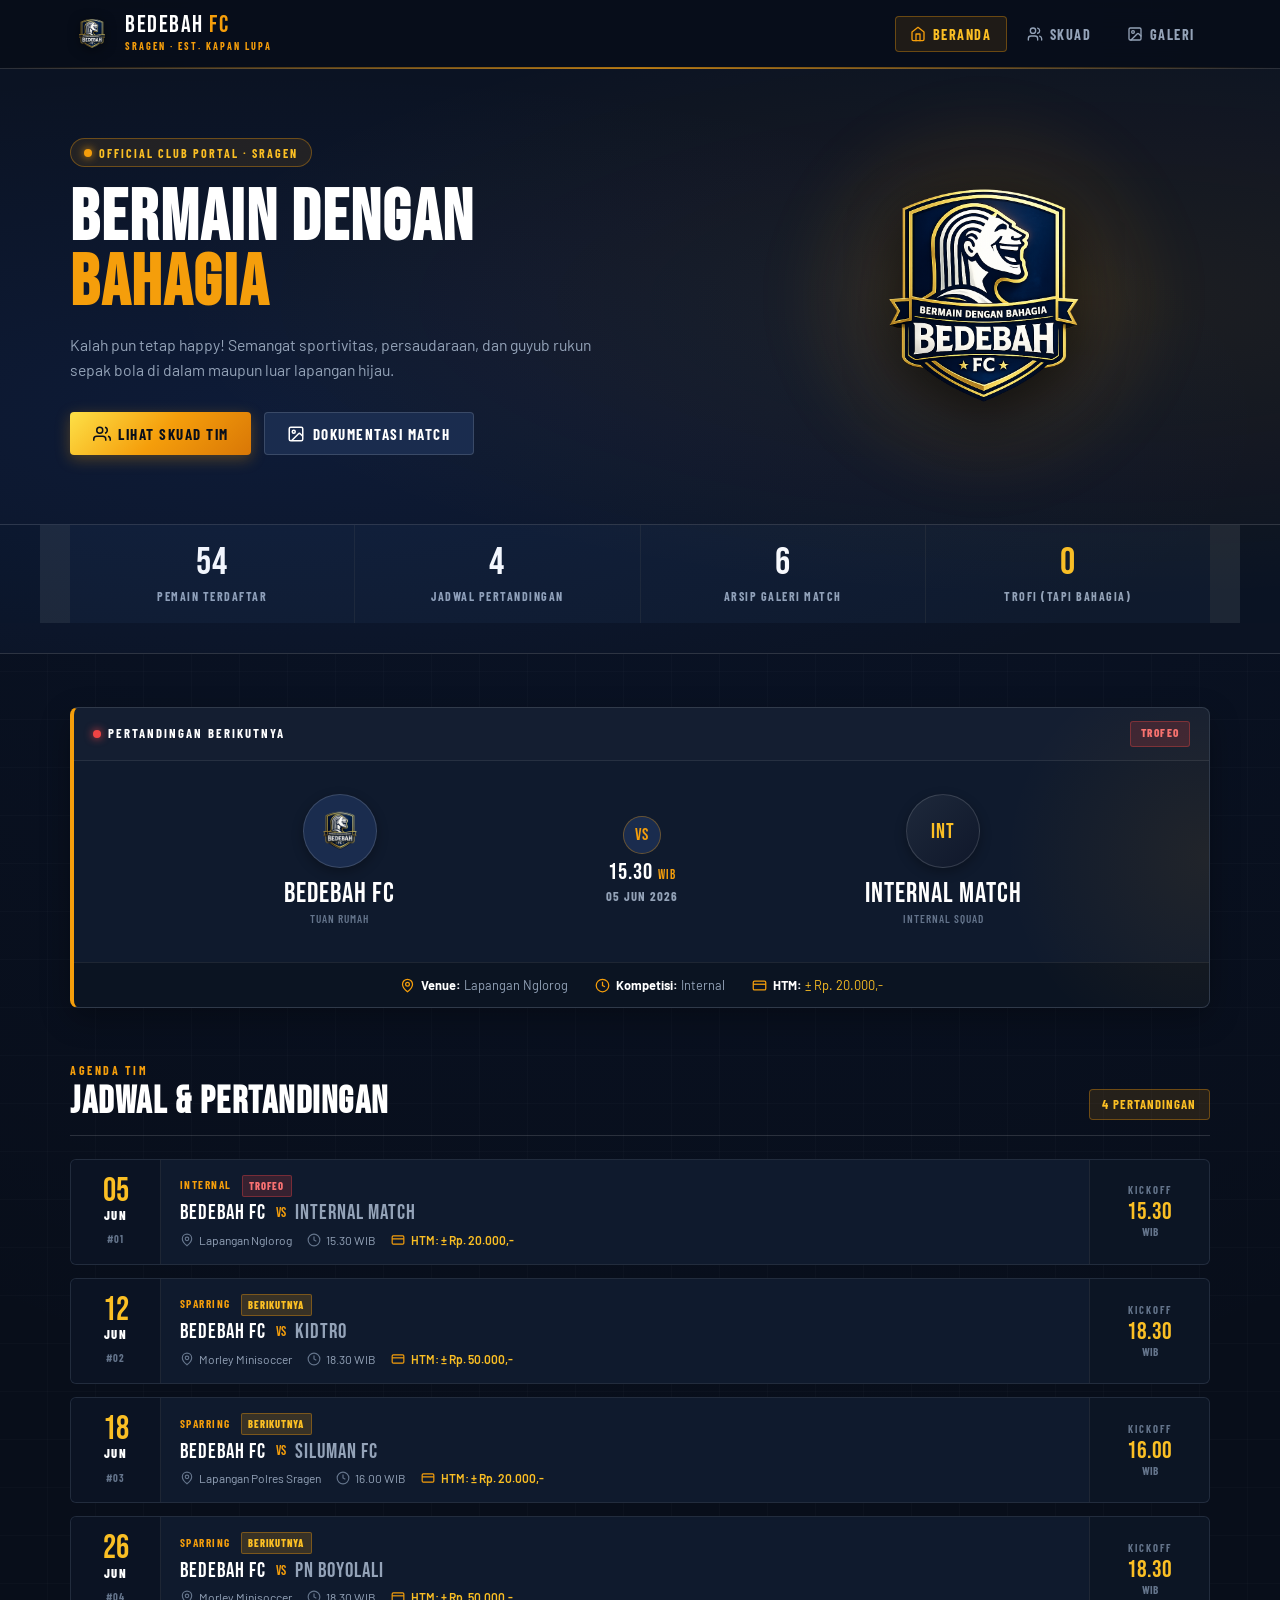
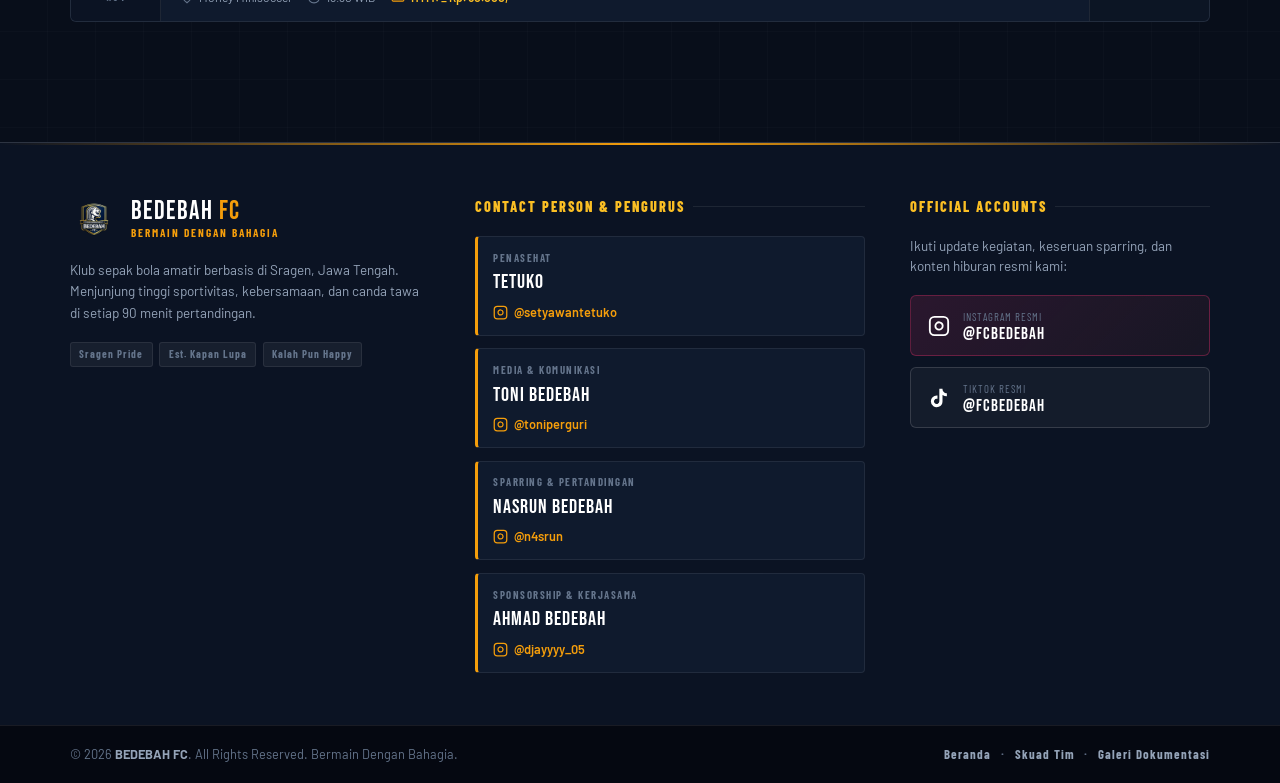
==== commit bbaa1995: "Update: tambah Penasehat Tetuko, nomor urut otomatis galeri (#1, #2), dan update players.json" ====
--- a/index.html
+++ b/index.html
@@ -260,6 +260,15 @@
       <h3 class="footer-heading">CONTACT PERSON & PENGURUS</h3>
       <div class="contact-cards-list">
         <div class="footer-contact-card">
+          <span class="c-role">Penasehat</span>
+          <span class="c-name">Tetuko</span>
+          <a href="https://www.instagram.com/setyawantetuko/" target="_blank" rel="noopener noreferrer" class="c-ig">
+            <svg viewBox="0 0 24 24" fill="none" stroke="currentColor" stroke-width="2" class="c-icon"><rect width="20" height="20" x="2" y="2" rx="5" ry="5"/><path d="M16 11.37A4 4 0 1 1 12.63 8 4 4 0 0 1 16 11.37z"/><line x1="17.5" x2="17.51" y1="6.5" y2="6.5"/></svg>
+            <span>@setyawantetuko</span>
+          </a>
+        </div>
+
+        <div class="footer-contact-card">
           <span class="c-role">Media & Komunikasi</span>
           <span class="c-name">Toni Bedebah</span>
           <a href="https://instagram.com/toniperguri" target="_blank" rel="noopener noreferrer" class="c-ig">
--- a/css/style.css
+++ b/css/style.css
@@ -1659,16 +1659,17 @@
 .badge-photos {
   display: inline-flex;
   align-items: center;
-  gap: 0.35rem;
-  font-family: var(--font-condensed);
-  font-size: 0.75rem;
-  font-weight: 700;
-  background: rgba(8, 14, 26, 0.85);
+  justify-content: center;
+  font-family: var(--font-condensed);
+  font-size: 0.8rem;
+  font-weight: 800;
+  letter-spacing: 1px;
+  background: rgba(8, 14, 26, 0.9);
   backdrop-filter: blur(8px);
-  color: var(--text-white);
+  color: var(--gold-light);
   padding: 0.25rem 0.65rem;
   border-radius: 4px;
-  border: 1px solid var(--border-subtle);
+  border: 1px solid var(--border-gold);
 }
 
 .badge-icon {
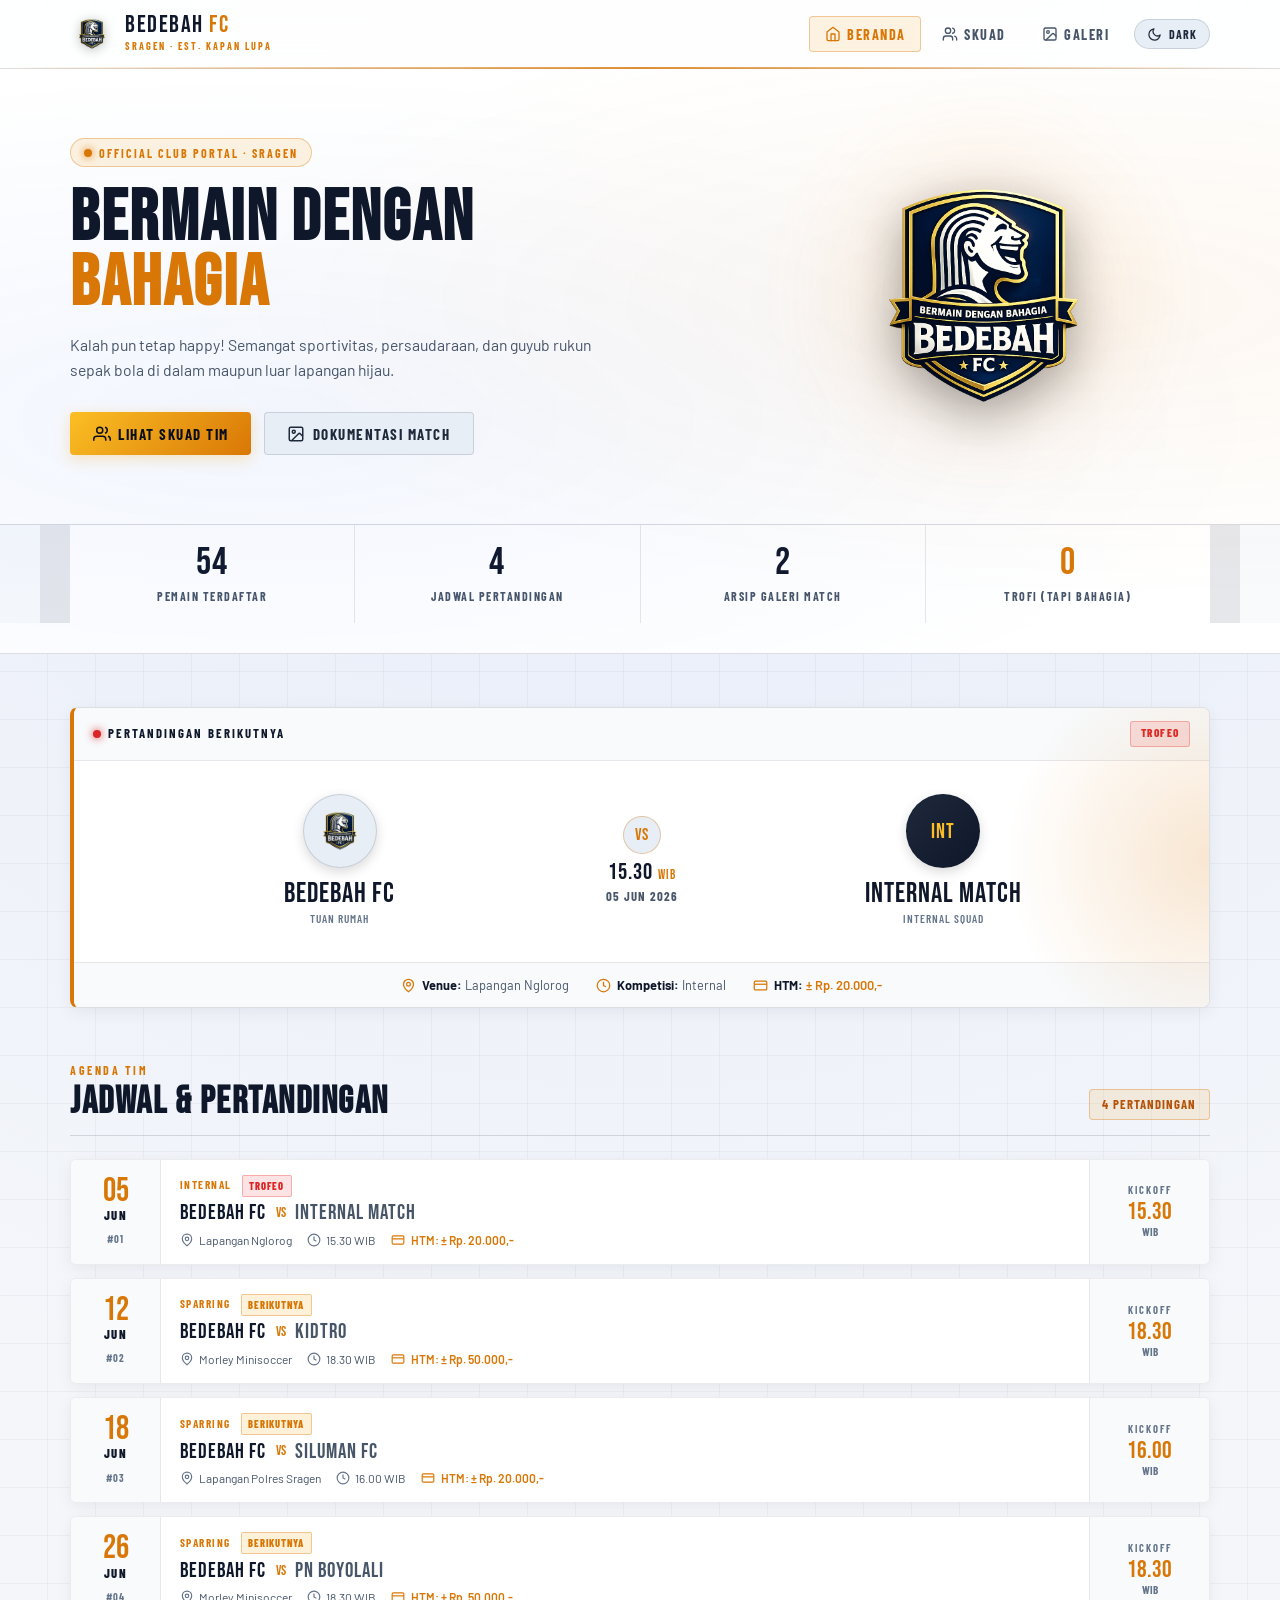
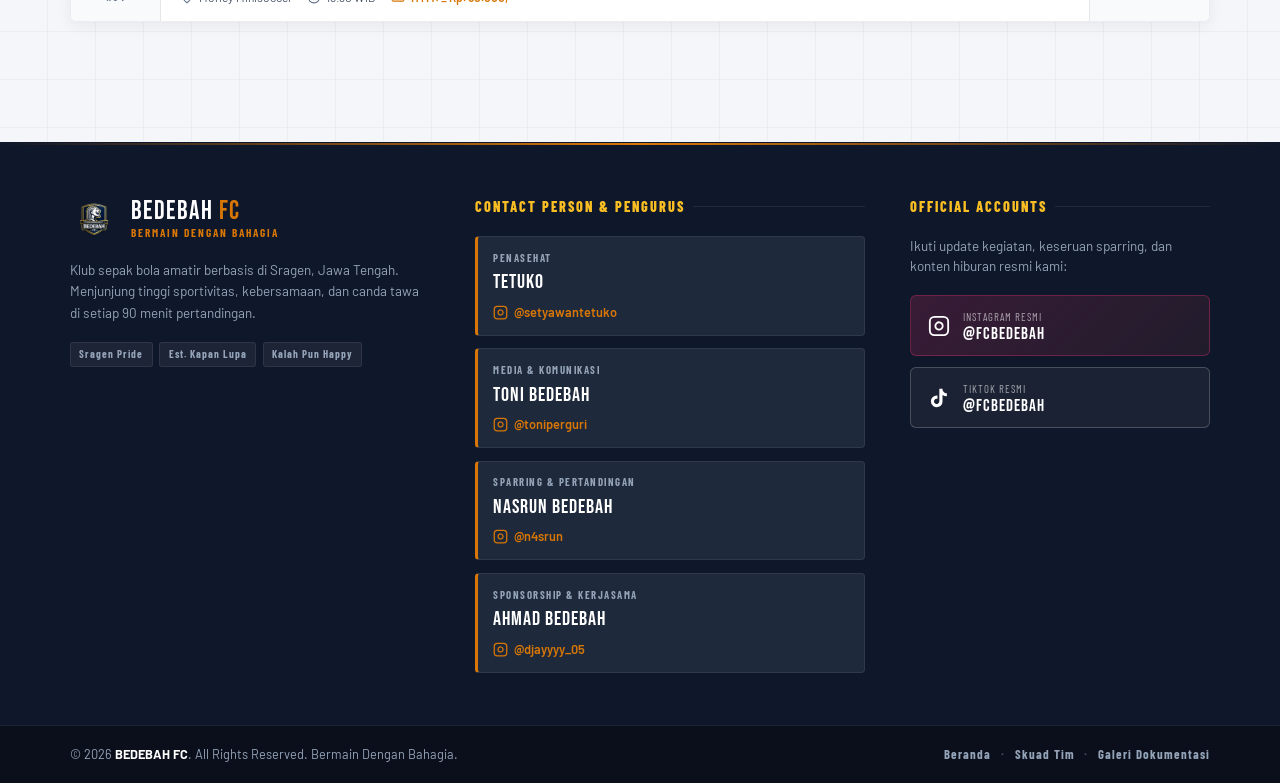
==== commit 042e275d: "Fitur Tema: default Light Mode (Putih) & toggle Dark Mode, plus update gallery.json" ====
--- a/index.html
+++ b/index.html
@@ -13,6 +13,14 @@
   <link href="https://fonts.googleapis.com/css2?family=Barlow+Condensed:ital,wght@0,400;0,600;0,700;0,800;1,400;1,700&family=Barlow:ital,wght@0,400;0,500;0,600;0,700;1,400&family=Bebas+Neue&family=Saira+Semi+Condensed:wght@300;400;600;700&display=swap" rel="stylesheet" />
 
   <link rel="stylesheet" href="css/style.css" />
+
+  <!-- Theme Init (Default: Light) -->
+  <script>
+    (function() {
+      const theme = localStorage.getItem('bedebah_theme') || 'light';
+      document.documentElement.setAttribute('data-theme', theme);
+    })();
+  </script>
 </head>
 <body>
 
@@ -29,20 +37,28 @@
       </div>
     </a>
 
-    <nav class="main-nav" aria-label="Main Navigation">
-      <button class="nav-item active" data-page="home" onclick="showPage('home', this)">
-        <svg class="nav-icon" viewBox="0 0 24 24" fill="none" stroke="currentColor" stroke-width="2" stroke-linecap="round" stroke-linejoin="round"><path d="m3 9 9-7 9 7v11a2 2 0 0 1-2 2H5a2 2 0 0 1-2-2z"/><polyline points="9 22 9 12 15 12 15 22"/></svg>
-        <span>BERANDA</span>
+    <div class="header-right-wrap">
+      <nav class="main-nav" aria-label="Main Navigation">
+        <button class="nav-item active" data-page="home" onclick="showPage('home', this)">
+          <svg class="nav-icon" viewBox="0 0 24 24" fill="none" stroke="currentColor" stroke-width="2" stroke-linecap="round" stroke-linejoin="round"><path d="m3 9 9-7 9 7v11a2 2 0 0 1-2 2H5a2 2 0 0 1-2-2z"/><polyline points="9 22 9 12 15 12 15 22"/></svg>
+          <span>BERANDA</span>
+        </button>
+        <button class="nav-item" data-page="squad" onclick="showPage('squad', this)">
+          <svg class="nav-icon" viewBox="0 0 24 24" fill="none" stroke="currentColor" stroke-width="2" stroke-linecap="round" stroke-linejoin="round"><path d="M16 21v-2a4 4 0 0 0-4-4H6a4 4 0 0 0-4 4v2"/><circle cx="9" cy="7" r="4"/><path d="M22 21v-2a4 4 0 0 0-3-3.87"/><path d="M16 3.13a4 4 0 0 1 0 7.75"/></svg>
+          <span>SKUAD</span>
+        </button>
+        <button class="nav-item" data-page="galeri" onclick="showPage('galeri', this)">
+          <svg class="nav-icon" viewBox="0 0 24 24" fill="none" stroke="currentColor" stroke-width="2" stroke-linecap="round" stroke-linejoin="round"><rect width="18" height="18" x="3" y="3" rx="2" ry="2"/><circle cx="9" cy="9" r="2"/><path d="m21 15-3.086-3.086a2 2 0 0 0-2.828 0L6 21"/></svg>
+          <span>GALERI</span>
+        </button>
+      </nav>
+
+      <button class="theme-toggle-btn" id="theme-toggle" onclick="toggleTheme()" aria-label="Ganti Mode Gelap / Terang" title="Ganti Mode Gelap / Terang">
+        <svg class="theme-icon sun-icon" viewBox="0 0 24 24" fill="none" stroke="currentColor" stroke-width="2" stroke-linecap="round" stroke-linejoin="round"><circle cx="12" cy="12" r="5"/><line x1="12" y1="1" x2="12" y2="3"/><line x1="12" y1="21" x2="12" y2="23"/><line x1="4.22" y1="4.22" x2="5.64" y2="5.64"/><line x1="18.36" y1="18.36" x2="19.78" y2="19.78"/><line x1="1" y1="12" x2="3" y2="12"/><line x1="21" y1="12" x2="23" y2="12"/><line x1="4.22" y1="19.78" x2="5.64" y2="18.36"/><line x1="18.36" y1="5.64" x2="19.78" y2="4.22"/></svg>
+        <svg class="theme-icon moon-icon" viewBox="0 0 24 24" fill="none" stroke="currentColor" stroke-width="2" stroke-linecap="round" stroke-linejoin="round"><path d="M21 12.79A9 9 0 1 1 11.21 3 7 7 0 0 0 21 12.79z"/></svg>
+        <span class="theme-toggle-label" id="theme-label">DARK</span>
       </button>
-      <button class="nav-item" data-page="squad" onclick="showPage('squad', this)">
-        <svg class="nav-icon" viewBox="0 0 24 24" fill="none" stroke="currentColor" stroke-width="2" stroke-linecap="round" stroke-linejoin="round"><path d="M16 21v-2a4 4 0 0 0-4-4H6a4 4 0 0 0-4 4v2"/><circle cx="9" cy="7" r="4"/><path d="M22 21v-2a4 4 0 0 0-3-3.87"/><path d="M16 3.13a4 4 0 0 1 0 7.75"/></svg>
-        <span>SKUAD</span>
-      </button>
-      <button class="nav-item" data-page="galeri" onclick="showPage('galeri', this)">
-        <svg class="nav-icon" viewBox="0 0 24 24" fill="none" stroke="currentColor" stroke-width="2" stroke-linecap="round" stroke-linejoin="round"><rect width="18" height="18" x="3" y="3" rx="2" ry="2"/><circle cx="9" cy="9" r="2"/><path d="m21 15-3.086-3.086a2 2 0 0 0-2.828 0L6 21"/></svg>
-        <span>GALERI</span>
-      </button>
-    </nav>
+    </div>
   </div>
 </header>
 
--- a/css/style.css
+++ b/css/style.css
@@ -1,10 +1,10 @@
 /* ============================================================
    BEDEBAH FC — OFFICIAL DESIGN SYSTEM & STYLESHEET
-   Pro Football Club Visual Identity
+   Pro Football Club Visual Identity (Light & Dark Mode)
 ============================================================ */
 
 /* ------------------------------------------------------------
-   1. RESET & VARIABLES
+   1. RESET & THEME VARIABLES
 ------------------------------------------------------------ */
 *,
 *::before,
@@ -14,7 +14,69 @@
   padding: 0;
 }
 
-:root {
+/* ============================================================
+   DEFAULT: LIGHT / PUTIH THEME
+============================================================ */
+:root,
+html[data-theme="light"] {
+  /* Pitch & Surface Colors */
+  --bg-pitch: #f4f6fa;
+  --bg-pitch-alt: #ffffff;
+  --bg-surface: #ffffff;
+  --bg-surface-card: #f8fafc;
+  --bg-surface-elevated: #e8eef6;
+  --bg-input: #ffffff;
+
+  /* Borders & Dividers */
+  --border-subtle: rgba(15, 23, 42, 0.08);
+  --border-medium: rgba(15, 23, 42, 0.14);
+  --border-strong: rgba(15, 23, 42, 0.22);
+  --border-gold: rgba(217, 119, 6, 0.35);
+
+  /* Club Gold Accents */
+  --gold: #d97706;
+  --gold-light: #b45309;
+  --gold-dark: #92400e;
+  --gold-glow: rgba(217, 119, 6, 0.18);
+  --gold-gradient: linear-gradient(135deg, #fbbf24 0%, #d97706 100%);
+  --gold-gradient-soft: linear-gradient(135deg, rgba(245, 158, 11, 0.1) 0%, rgba(217, 119, 6, 0.03) 100%);
+
+  /* Athletic Accents */
+  --blue-accent: #2563eb;
+  --blue-glow: rgba(37, 99, 235, 0.08);
+  --red-trofeo: #dc2626;
+  --red-glow: rgba(220, 38, 38, 0.12);
+  --green-ready: #059669;
+
+  /* Typography Colors */
+  --text-white: #0f172a;           /* Headlines & high-contrast titles */
+  --text-primary: #1e293b;         /* Body copy */
+  --text-secondary: #475569;       /* Secondary details */
+  --text-muted: #64748b;           /* Meta & captions */
+
+  /* Header & Atmosphere */
+  --header-bg: rgba(255, 255, 255, 0.95);
+  --card-shadow: 0 4px 16px rgba(15, 23, 42, 0.06);
+  --card-shadow-hover: 0 12px 28px rgba(15, 23, 42, 0.12);
+  --grid-line-color: rgba(0, 0, 0, 0.035);
+  --stats-bg: #f8fafc;
+  --hero-overlay-1: rgba(217, 119, 6, 0.06);
+  --hero-overlay-2: rgba(37, 99, 235, 0.06);
+  --hero-crest-glow: rgba(217, 119, 6, 0.12);
+
+  /* Footer Colors (Anchored athletic slate) */
+  --footer-bg: #0f172a;
+  --footer-heading: #fbbf24;
+  --footer-text-white: #ffffff;
+  --footer-text-sec: #94a3b8;
+  --footer-card-bg: #1e293b;
+  --footer-border: rgba(255, 255, 255, 0.08);
+}
+
+/* ============================================================
+   DARK MODE THEME
+============================================================ */
+html[data-theme="dark"] {
   /* Pitch & Surface Colors */
   --bg-pitch: #080e1a;
   --bg-pitch-alt: #0b1323;
@@ -29,7 +91,7 @@
   --border-strong: rgba(255, 255, 255, 0.22);
   --border-gold: rgba(245, 158, 11, 0.35);
 
-  /* Club Gold Accents (From Club Crest #FFD839) */
+  /* Club Gold Accents */
   --gold: #f59e0b;
   --gold-light: #fbbf24;
   --gold-dark: #b45309;
@@ -50,13 +112,32 @@
   --text-secondary: #94a3b8;
   --text-muted: #64748b;
 
-  /* Fonts */
+  /* Header & Atmosphere */
+  --header-bg: rgba(8, 14, 26, 0.92);
+  --card-shadow: 0 10px 30px rgba(0, 0, 0, 0.35);
+  --card-shadow-hover: 0 15px 35px rgba(0, 0, 0, 0.5);
+  --grid-line-color: rgba(255, 255, 255, 0.015);
+  --stats-bg: rgba(11, 19, 35, 0.8);
+  --hero-overlay-1: rgba(245, 158, 11, 0.08);
+  --hero-overlay-2: rgba(37, 99, 235, 0.1);
+  --hero-crest-glow: rgba(245, 158, 11, 0.18);
+
+  /* Footer Colors */
+  --footer-bg: #0b1323;
+  --footer-heading: #fbbf24;
+  --footer-text-white: #ffffff;
+  --footer-text-sec: #94a3b8;
+  --footer-card-bg: #0f1a2d;
+  --footer-border: rgba(255, 255, 255, 0.08);
+}
+
+/* Common Typography & Transitions */
+:root {
   --font-condensed: 'Barlow Condensed', -apple-system, sans-serif;
   --font-display: 'Bebas Neue', -apple-system, sans-serif;
   --font-body: 'Barlow', -apple-system, sans-serif;
   --font-fut: 'Saira Semi Condensed', -apple-system, sans-serif;
 
-  /* Transitions */
   --tr-fast: 0.15s ease;
   --tr-normal: 0.25s ease;
   --tr-spring: 0.35s cubic-bezier(0.175, 0.885, 0.32, 1.275);
@@ -71,6 +152,7 @@
   line-height: 1.5;
   -webkit-font-smoothing: antialiased;
   -moz-osx-font-smoothing: grayscale;
+  transition: background-color var(--tr-normal), color var(--tr-normal);
 }
 
 body {
@@ -79,13 +161,14 @@
   flex-direction: column;
   background-color: var(--bg-pitch);
   background-image: 
-    radial-gradient(circle at 50% 0%, rgba(37, 99, 235, 0.08) 0%, transparent 60%),
-    linear-gradient(rgba(255, 255, 255, 0.015) 1px, transparent 1px),
-    linear-gradient(90deg, rgba(255, 255, 255, 0.015) 1px, transparent 1px);
+    radial-gradient(circle at 50% 0%, var(--blue-glow) 0%, transparent 60%),
+    linear-gradient(var(--grid-line-color) 1px, transparent 1px),
+    linear-gradient(90deg, var(--grid-line-color) 1px, transparent 1px);
   background-size: 100% 100%, 48px 48px, 48px 48px;
   background-position: 0 0, -1px -1px, -1px -1px;
   overflow-x: hidden;
   position: relative;
+  transition: background-color var(--tr-normal), color var(--tr-normal);
 }
 
 body.modal-active {
@@ -222,18 +305,18 @@
 .btn-primary {
   background: var(--gold-gradient);
   color: #080e1a;
-  box-shadow: 0 4px 15px rgba(245, 158, 11, 0.3);
+  box-shadow: 0 4px 15px rgba(245, 158, 11, 0.25);
 }
 
 .btn-primary:hover {
   background: linear-gradient(135deg, #ffffff 0%, #fbbf24 100%);
   transform: translateY(-2px);
-  box-shadow: 0 6px 20px rgba(245, 158, 11, 0.45);
+  box-shadow: 0 6px 20px rgba(245, 158, 11, 0.4);
 }
 
 .btn-secondary {
   background: var(--bg-surface-elevated);
-  color: var(--text-white);
+  color: var(--text-primary);
   border: 1px solid var(--border-medium);
 }
 
@@ -252,6 +335,7 @@
   border: 1px dashed var(--border-medium);
   border-radius: 8px;
   color: var(--text-secondary);
+  box-shadow: var(--card-shadow);
 }
 
 .empty-icon {
@@ -276,16 +360,17 @@
 }
 
 /* ------------------------------------------------------------
-   3. SITE HEADER & NAVIGATION
+   3. SITE HEADER & THEME TOGGLE
 ------------------------------------------------------------ */
 .site-header {
   position: sticky;
   top: 0;
   z-index: 100;
-  background: rgba(8, 14, 26, 0.92);
+  background: var(--header-bg);
   backdrop-filter: blur(14px);
   -webkit-backdrop-filter: blur(14px);
   border-bottom: 1px solid var(--border-medium);
+  transition: background-color var(--tr-normal), border-color var(--tr-normal);
 }
 
 .site-header::after {
@@ -296,7 +381,7 @@
   right: 0;
   height: 2px;
   background: linear-gradient(90deg, transparent 0%, var(--gold) 50%, transparent 100%);
-  opacity: 0.7;
+  opacity: 0.8;
 }
 
 .header-inner {
@@ -328,7 +413,7 @@
   width: 100%;
   height: 100%;
   object-fit: contain;
-  filter: drop-shadow(0 2px 6px rgba(0, 0, 0, 0.5));
+  filter: drop-shadow(0 2px 6px rgba(0, 0, 0, 0.25));
   transition: transform var(--tr-spring);
 }
 
@@ -358,6 +443,12 @@
   margin-top: 2px;
 }
 
+.header-right-wrap {
+  display: flex;
+  align-items: center;
+  gap: 0.65rem;
+}
+
 .main-nav {
   display: flex;
   align-items: center;
@@ -389,12 +480,16 @@
 
 .nav-item:hover {
   color: var(--text-white);
+  background: rgba(0, 0, 0, 0.04);
+}
+
+html[data-theme="dark"] .nav-item:hover {
   background: rgba(255, 255, 255, 0.05);
 }
 
 .nav-item.active {
-  color: var(--gold-light);
-  background: rgba(245, 158, 11, 0.1);
+  color: var(--gold);
+  background: rgba(245, 158, 11, 0.12);
   border-color: var(--border-gold);
 }
 
@@ -402,18 +497,73 @@
   stroke: var(--gold);
 }
 
-@media (max-width: 480px) {
+/* Theme Toggle Button */
+.theme-toggle-btn {
+  display: inline-flex;
+  align-items: center;
+  gap: 0.45rem;
+  padding: 0.45rem 0.8rem;
+  background: var(--bg-surface-elevated);
+  border: 1px solid var(--border-medium);
+  border-radius: 50px;
+  color: var(--text-primary);
+  font-family: var(--font-condensed);
+  font-size: 0.8rem;
+  font-weight: 700;
+  letter-spacing: 1px;
+  cursor: pointer;
+  transition: all var(--tr-fast);
+  white-space: nowrap;
+}
+
+.theme-toggle-btn:hover {
+  background: var(--bg-surface-card);
+  border-color: var(--gold);
+  color: var(--gold);
+  transform: translateY(-1px);
+}
+
+.theme-icon {
+  width: 15px;
+  height: 15px;
+  stroke: currentColor;
+  flex-shrink: 0;
+}
+
+/* Visibility logic for icons based on data-theme */
+html[data-theme="light"] .sun-icon {
+  display: none;
+}
+html[data-theme="light"] .moon-icon {
+  display: block;
+}
+
+html[data-theme="dark"] .sun-icon {
+  display: block;
+}
+html[data-theme="dark"] .moon-icon {
+  display: none;
+}
+
+@media (max-width: 520px) {
   .brand-sub {
     display: none;
   }
   .nav-item {
-    padding: 0.5rem 0.65rem;
+    padding: 0.5rem 0.6rem;
     font-size: 0.85rem;
-    gap: 0.3rem;
+    gap: 0.25rem;
   }
   .nav-item .nav-icon {
     width: 14px;
     height: 14px;
+  }
+  .theme-toggle-label {
+    display: none;
+  }
+  .theme-toggle-btn {
+    padding: 0.5rem;
+    border-radius: 50%;
   }
 }
 
@@ -450,14 +600,15 @@
   padding-top: 3rem;
   padding-bottom: 2rem;
   overflow: hidden;
+  transition: background-color var(--tr-normal);
 }
 
 .hero-bg-overlay {
   position: absolute;
   inset: 0;
   background: 
-    radial-gradient(ellipse at 85% 40%, rgba(245, 158, 11, 0.08) 0%, transparent 60%),
-    radial-gradient(ellipse at 20% 60%, rgba(37, 99, 235, 0.1) 0%, transparent 70%);
+    radial-gradient(ellipse at 85% 40%, var(--hero-overlay-1) 0%, transparent 60%),
+    radial-gradient(ellipse at 20% 60%, var(--hero-overlay-2) 0%, transparent 70%);
   pointer-events: none;
 }
 
@@ -489,14 +640,14 @@
   gap: 0.5rem;
   align-self: flex-start;
   padding: 0.3rem 0.85rem;
-  background: rgba(245, 158, 11, 0.1);
+  background: rgba(245, 158, 11, 0.12);
   border: 1px solid var(--border-gold);
   border-radius: 50px;
   font-family: var(--font-condensed);
   font-size: 0.8rem;
   font-weight: 700;
   letter-spacing: 2px;
-  color: var(--gold-light);
+  color: var(--gold);
   margin-bottom: 1.25rem;
 }
 
@@ -574,7 +725,7 @@
   content: '';
   position: absolute;
   inset: -15%;
-  background: radial-gradient(circle, rgba(245, 158, 11, 0.18) 0%, transparent 70%);
+  background: radial-gradient(circle, var(--hero-crest-glow) 0%, transparent 70%);
   border-radius: 50%;
   filter: blur(20px);
   z-index: 1;
@@ -586,7 +737,7 @@
   object-fit: contain;
   position: relative;
   z-index: 2;
-  filter: drop-shadow(0 15px 25px rgba(0, 0, 0, 0.6));
+  filter: drop-shadow(0 15px 25px rgba(0, 0, 0, 0.35));
   animation: crestFloat 6s ease-in-out infinite alternate;
 }
 
@@ -599,7 +750,7 @@
 .stats-ribbon {
   margin-top: 2.5rem;
   border-top: 1px solid var(--border-medium);
-  background: rgba(11, 19, 35, 0.8);
+  background: var(--stats-bg);
 }
 
 .stats-grid {
@@ -623,6 +774,7 @@
   flex-direction: column;
   align-items: center;
   justify-content: center;
+  transition: background-color var(--tr-normal);
 }
 
 .stat-num {
@@ -634,7 +786,7 @@
 }
 
 .stat-gold {
-  color: var(--gold-light);
+  color: var(--gold);
 }
 
 .stat-label {
@@ -660,8 +812,9 @@
   border-left: 4px solid var(--gold);
   border-radius: 8px;
   overflow: hidden;
-  box-shadow: 0 10px 30px rgba(0, 0, 0, 0.3);
+  box-shadow: var(--card-shadow);
   position: relative;
+  transition: background-color var(--tr-normal), box-shadow var(--tr-fast);
 }
 
 .featured-match-card::before {
@@ -671,7 +824,7 @@
   right: 0;
   width: 250px;
   height: 100%;
-  background: radial-gradient(circle at 100% 50%, rgba(245, 158, 11, 0.08) 0%, transparent 70%);
+  background: radial-gradient(circle at 100% 50%, var(--gold-glow) 0%, transparent 70%);
   pointer-events: none;
 }
 
@@ -680,7 +833,7 @@
   align-items: center;
   justify-content: space-between;
   padding: 0.85rem 1.25rem;
-  background: rgba(255, 255, 255, 0.02);
+  background: var(--bg-surface-card);
   border-bottom: 1px solid var(--border-subtle);
 }
 
@@ -715,14 +868,14 @@
 }
 
 .badge-trofeo {
-  background: rgba(239, 68, 68, 0.18);
-  color: #f87171;
+  background: rgba(239, 68, 68, 0.15);
+  color: var(--red-trofeo);
   border: 1px solid rgba(239, 68, 68, 0.35);
 }
 
 .badge-upcoming {
-  background: rgba(245, 158, 11, 0.18);
-  color: var(--gold-light);
+  background: rgba(245, 158, 11, 0.15);
+  color: var(--gold);
   border: 1px solid var(--border-gold);
 }
 
@@ -758,7 +911,7 @@
   align-items: center;
   justify-content: center;
   margin-bottom: 0.75rem;
-  box-shadow: 0 4px 12px rgba(0, 0, 0, 0.3);
+  box-shadow: 0 4px 12px rgba(0, 0, 0, 0.15);
 }
 
 @media (min-width: 768px) {
@@ -781,7 +934,7 @@
 .crest-initials {
   font-family: var(--font-display);
   font-size: 1.4rem;
-  color: var(--gold-light);
+  color: #fbbf24;
   letter-spacing: 1px;
 }
 
@@ -861,7 +1014,7 @@
   justify-content: center;
   gap: 1rem 1.75rem;
   padding: 0.85rem 1.25rem;
-  background: rgba(0, 0, 0, 0.25);
+  background: var(--bg-surface-card);
   border-top: 1px solid var(--border-subtle);
 }
 
@@ -884,7 +1037,8 @@
 }
 
 .htm-item {
-  color: var(--gold-light);
+  color: var(--gold);
+  font-weight: 600;
 }
 
 /* ------------------------------------------------------------
@@ -903,6 +1057,7 @@
   border: 1px solid var(--border-subtle);
   border-radius: 6px;
   overflow: hidden;
+  box-shadow: var(--card-shadow);
   transition: all var(--tr-fast);
 }
 
@@ -914,13 +1069,12 @@
 
 .pro-match-card:hover {
   border-color: var(--border-gold);
+  transform: translateY(-2px);
+  box-shadow: var(--card-shadow-hover);
+}
+
+.match-card-side {
   background: var(--bg-surface-card);
-  transform: translateY(-2px);
-  box-shadow: 0 6px 20px rgba(0, 0, 0, 0.25);
-}
-
-.match-card-side {
-  background: var(--bg-pitch-alt);
   border-right: 1px solid var(--border-subtle);
   display: flex;
   flex-direction: column;
@@ -940,7 +1094,7 @@
   font-family: var(--font-display);
   font-size: 2.2rem;
   line-height: 0.9;
-  color: var(--gold-light);
+  color: var(--gold);
 }
 
 .date-month {
@@ -1045,7 +1199,7 @@
 }
 
 .pill-htm {
-  color: var(--gold-light);
+  color: var(--gold);
   font-weight: 600;
 }
 
@@ -1055,7 +1209,7 @@
 
 .match-card-action {
   display: none;
-  background: rgba(0, 0, 0, 0.2);
+  background: var(--bg-surface-card);
   border-left: 1px solid var(--border-subtle);
   flex-direction: column;
   align-items: center;
@@ -1080,7 +1234,7 @@
 .kickoff-clock {
   font-family: var(--font-display);
   font-size: 1.6rem;
-  color: var(--gold-light);
+  color: var(--gold);
   line-height: 1;
   margin-top: 0.15rem;
 }
@@ -1129,7 +1283,7 @@
 
 .search-input {
   width: 100%;
-  background: var(--bg-surface);
+  background: var(--bg-input);
   border: 1px solid var(--border-medium);
   border-radius: 4px;
   padding: 0.75rem 2.2rem 0.75rem 2.5rem;
@@ -1137,13 +1291,13 @@
   font-size: 0.95rem;
   color: var(--text-primary);
   outline: none;
-  transition: border-color var(--tr-fast);
+  box-shadow: inset 0 1px 3px rgba(0, 0, 0, 0.05);
+  transition: border-color var(--tr-fast), box-shadow var(--tr-fast);
 }
 
 .search-input:focus {
   border-color: var(--gold);
-  background: var(--bg-surface-card);
-  box-shadow: 0 0 0 3px rgba(245, 158, 11, 0.15);
+  box-shadow: 0 0 0 3px var(--gold-glow);
 }
 
 .search-clear {
@@ -1176,6 +1330,7 @@
   letter-spacing: 1.5px;
   color: var(--text-secondary);
   cursor: pointer;
+  box-shadow: 0 1px 3px rgba(0, 0, 0, 0.04);
   transition: all var(--tr-fast);
 }
 
@@ -1225,6 +1380,7 @@
   overflow: hidden;
   position: relative;
   cursor: pointer;
+  box-shadow: var(--card-shadow);
   transition: transform var(--tr-fast), border-color var(--tr-fast), box-shadow var(--tr-fast);
   display: flex;
   flex-direction: column;
@@ -1233,7 +1389,7 @@
 .squad-player-card:hover {
   transform: translateY(-5px);
   border-color: var(--border-gold);
-  box-shadow: 0 12px 28px rgba(0, 0, 0, 0.45);
+  box-shadow: var(--card-shadow-hover);
 }
 
 .card-glow-border {
@@ -1261,7 +1417,7 @@
 .ovr-number {
   font-family: var(--font-display);
   font-size: 1.85rem;
-  color: var(--gold-light);
+  color: var(--gold);
   line-height: 1;
 }
 
@@ -1284,13 +1440,13 @@
 
 .tag-gk {
   background: rgba(245, 158, 11, 0.18);
-  color: var(--gold-light);
+  color: var(--gold);
   border: 1px solid var(--border-gold);
 }
 
 .tag-ply {
   background: rgba(59, 130, 246, 0.15);
-  color: #60a5fa;
+  color: var(--blue-accent);
   border: 1px solid rgba(59, 130, 246, 0.3);
 }
 
@@ -1301,7 +1457,7 @@
   align-items: center;
   justify-content: center;
   padding: 1rem 0 0.5rem;
-  background: radial-gradient(circle at 50% 60%, rgba(255, 255, 255, 0.04) 0%, transparent 70%);
+  background: radial-gradient(circle at 50% 60%, var(--bg-surface-elevated) 0%, transparent 70%);
 }
 
 .player-crest-silhouette {
@@ -1385,13 +1541,13 @@
 .stat-val {
   font-family: var(--font-display);
   font-size: 0.95rem;
-  color: var(--gold-light);
+  color: var(--gold);
 }
 
 .stat-track {
   width: 100%;
   height: 4px;
-  background: rgba(255, 255, 255, 0.08);
+  background: var(--bg-surface-elevated);
   border-radius: 2px;
   overflow: hidden;
 }
@@ -1404,7 +1560,7 @@
 
 .player-card-footer {
   padding: 0.65rem 1rem;
-  background: rgba(0, 0, 0, 0.25);
+  background: var(--bg-surface-card);
   border-top: 1px solid var(--border-subtle);
   display: flex;
   align-items: center;
@@ -1430,7 +1586,7 @@
 }
 
 .squad-player-card:hover .fut-btn-label {
-  color: var(--gold-light);
+  color: var(--gold-dark);
 }
 
 /* ------------------------------------------------------------
@@ -1481,7 +1637,7 @@
 }
 
 .info-text p span {
-  color: var(--gold-light);
+  color: var(--gold);
   font-weight: 600;
 }
 
@@ -1512,13 +1668,14 @@
   overflow: hidden;
   display: flex;
   flex-direction: column;
+  box-shadow: var(--card-shadow);
   transition: transform var(--tr-fast), border-color var(--tr-fast), box-shadow var(--tr-fast);
 }
 
 .gallery-card:hover {
   transform: translateY(-5px);
   border-color: var(--border-gold);
-  box-shadow: 0 14px 30px rgba(0, 0, 0, 0.4);
+  box-shadow: var(--card-shadow-hover);
 }
 
 .gallery-card-top {
@@ -1561,8 +1718,7 @@
   flex-direction: column;
   justify-content: flex-end;
   padding: 1.25rem;
-  background: 
-    linear-gradient(135deg, #0e1726 0%, #080d18 100%);
+  background: linear-gradient(135deg, #0e1726 0%, #080d18 100%);
   overflow: hidden;
 }
 
@@ -1581,7 +1737,7 @@
   bottom: -20px;
   width: 150px;
   height: 150px;
-  opacity: 0.12;
+  opacity: 0.14;
   pointer-events: none;
   filter: grayscale(100%);
 }
@@ -1604,13 +1760,13 @@
   font-size: 0.75rem;
   font-weight: 800;
   letter-spacing: 2px;
-  color: var(--gold);
+  color: #f59e0b;
 }
 
 .cover-title {
   font-family: var(--font-display);
   font-size: 1.45rem;
-  color: var(--text-white);
+  color: #ffffff;
   line-height: 1.1;
   letter-spacing: 1px;
   margin: 0.2rem 0;
@@ -1618,7 +1774,7 @@
 
 .cover-date {
   font-size: 0.8rem;
-  color: var(--text-secondary);
+  color: #94a3b8;
 }
 
 .cover-tag {
@@ -1626,7 +1782,7 @@
   font-size: 0.65rem;
   font-weight: 700;
   letter-spacing: 1.5px;
-  color: var(--gold-light);
+  color: #fbbf24;
   margin-top: 0.4rem;
 }
 
@@ -1650,8 +1806,8 @@
   text-transform: uppercase;
   background: rgba(8, 14, 26, 0.85);
   backdrop-filter: blur(8px);
-  color: var(--gold-light);
-  border: 1px solid var(--border-gold);
+  color: #fbbf24;
+  border: 1px solid rgba(245, 158, 11, 0.4);
   padding: 0.25rem 0.65rem;
   border-radius: 4px;
 }
@@ -1666,16 +1822,10 @@
   letter-spacing: 1px;
   background: rgba(8, 14, 26, 0.9);
   backdrop-filter: blur(8px);
-  color: var(--gold-light);
+  color: #fbbf24;
   padding: 0.25rem 0.65rem;
   border-radius: 4px;
-  border: 1px solid var(--border-gold);
-}
-
-.badge-icon {
-  width: 13px;
-  height: 13px;
-  stroke: var(--gold);
+  border: 1px solid rgba(245, 158, 11, 0.4);
 }
 
 .gallery-card-body {
@@ -1742,7 +1892,7 @@
 
 .gallery-card-footer {
   padding: 1rem 1.25rem;
-  background: rgba(0, 0, 0, 0.2);
+  background: var(--bg-surface-card);
   border-top: 1px solid var(--border-subtle);
 }
 
@@ -1790,7 +1940,7 @@
 .drive-cta-btn:hover {
   background: var(--gold-gradient);
   border-color: var(--gold);
-  box-shadow: 0 4px 15px rgba(245, 158, 11, 0.35);
+  box-shadow: 0 4px 15px var(--gold-glow);
   transform: translateY(-2px);
 }
 
@@ -1814,7 +1964,7 @@
   display: none;
   position: fixed;
   inset: 0;
-  background: rgba(4, 7, 15, 0.9);
+  background: rgba(4, 7, 15, 0.88);
   backdrop-filter: blur(10px);
   -webkit-backdrop-filter: blur(10px);
   z-index: 200;
@@ -1849,9 +1999,9 @@
   right: -12px;
   width: 36px;
   height: 36px;
-  background: var(--bg-surface-elevated);
+  background: #1a2c4e;
   border: 1px solid var(--gold);
-  color: var(--gold-light);
+  color: #fbbf24;
   font-family: var(--font-display);
   font-size: 16px;
   cursor: pointer;
@@ -2052,10 +2202,11 @@
    11. SITE FOOTER
 ------------------------------------------------------------ */
 .site-footer {
-  background: var(--bg-pitch-alt);
+  background: var(--footer-bg);
   border-top: 1px solid var(--border-medium);
   margin-top: 4rem;
   position: relative;
+  transition: background-color var(--tr-normal);
 }
 
 .site-footer::before {
@@ -2104,7 +2255,7 @@
 .footer-club-name {
   font-family: var(--font-display);
   font-size: 1.75rem;
-  color: var(--text-white);
+  color: var(--footer-text-white);
   letter-spacing: 1.5px;
   line-height: 1;
 }
@@ -2119,7 +2270,7 @@
 
 .footer-bio {
   font-size: 0.9rem;
-  color: var(--text-secondary);
+  color: var(--footer-text-sec);
   line-height: 1.6;
   margin-bottom: 1.25rem;
 }
@@ -2135,11 +2286,11 @@
   font-size: 0.72rem;
   font-weight: 700;
   letter-spacing: 1px;
-  color: var(--text-muted);
-  background: rgba(255, 255, 255, 0.05);
+  color: var(--footer-text-sec);
+  background: rgba(255, 255, 255, 0.06);
   padding: 0.2rem 0.55rem;
   border-radius: 3px;
-  border: 1px solid var(--border-subtle);
+  border: 1px solid var(--footer-border);
 }
 
 .footer-heading {
@@ -2148,7 +2299,7 @@
   font-weight: 800;
   letter-spacing: 2px;
   text-transform: uppercase;
-  color: var(--gold-light);
+  color: var(--footer-heading);
   margin-bottom: 1.25rem;
   display: flex;
   align-items: center;
@@ -2159,7 +2310,7 @@
   content: '';
   flex: 1;
   height: 1px;
-  background: var(--border-subtle);
+  background: var(--footer-border);
 }
 
 .contact-cards-list {
@@ -2169,8 +2320,8 @@
 }
 
 .footer-contact-card {
-  background: var(--bg-surface);
-  border: 1px solid var(--border-subtle);
+  background: var(--footer-card-bg);
+  border: 1px solid var(--footer-border);
   border-left: 3px solid var(--gold);
   border-radius: 4px;
   padding: 0.85rem 1rem;
@@ -2184,13 +2335,13 @@
   font-weight: 700;
   letter-spacing: 1.5px;
   text-transform: uppercase;
-  color: var(--text-muted);
+  color: var(--footer-text-sec);
 }
 
 .c-name {
   font-family: var(--font-display);
   font-size: 1.3rem;
-  color: var(--text-white);
+  color: var(--footer-text-white);
   letter-spacing: 1px;
   margin: 0.15rem 0 0.35rem;
 }
@@ -2207,7 +2358,7 @@
 }
 
 .c-ig:hover {
-  color: var(--gold-light);
+  color: #fbbf24;
   text-decoration: underline;
 }
 
@@ -2219,7 +2370,7 @@
 
 .footer-social-desc {
   font-size: 0.9rem;
-  color: var(--text-secondary);
+  color: var(--footer-text-sec);
   margin-bottom: 1.25rem;
 }
 
@@ -2236,12 +2387,12 @@
   padding: 0.85rem 1.15rem;
   border-radius: 6px;
   text-decoration: none;
-  border: 1px solid var(--border-medium);
+  border: 1px solid rgba(255, 255, 255, 0.15);
   transition: all var(--tr-fast);
 }
 
 .social-btn.instagram {
-  background: linear-gradient(135deg, rgba(225, 48, 108, 0.15) 0%, rgba(245, 96, 64, 0.05) 100%);
+  background: linear-gradient(135deg, rgba(225, 48, 108, 0.2) 0%, rgba(245, 96, 64, 0.08) 100%);
   border-color: rgba(225, 48, 108, 0.35);
 }
 
@@ -2253,8 +2404,8 @@
 }
 
 .social-btn.tiktok {
-  background: rgba(255, 255, 255, 0.04);
-  border-color: var(--border-medium);
+  background: rgba(255, 255, 255, 0.05);
+  border-color: rgba(255, 255, 255, 0.2);
 }
 
 .social-btn.tiktok:hover {
@@ -2267,7 +2418,7 @@
 .social-svg {
   width: 22px;
   height: 22px;
-  color: var(--text-white);
+  color: #ffffff;
   flex-shrink: 0;
 }
 
@@ -2278,7 +2429,7 @@
 
 .soc-sub {
   font-size: 0.72rem;
-  color: var(--text-muted);
+  color: rgba(255, 255, 255, 0.6);
   text-transform: uppercase;
   font-family: var(--font-condensed);
   letter-spacing: 1px;
@@ -2288,14 +2439,14 @@
   font-family: var(--font-display);
   font-size: 1.15rem;
   letter-spacing: 1px;
-  color: var(--text-white);
+  color: #ffffff;
   line-height: 1;
 }
 
 /* Footer Bottom */
 .footer-bottom {
-  background: #050811;
-  border-top: 1px solid var(--border-subtle);
+  background: rgba(0, 0, 0, 0.35);
+  border-top: 1px solid var(--footer-border);
   padding: 1.25rem 0;
 }
 
@@ -2317,11 +2468,11 @@
 
 .copy-text {
   font-size: 0.85rem;
-  color: var(--text-muted);
+  color: var(--footer-text-sec);
 }
 
 .copy-text strong {
-  color: var(--text-secondary);
+  color: var(--footer-text-white);
 }
 
 .nav-shortcuts {
@@ -2335,15 +2486,16 @@
 }
 
 .nav-shortcuts a {
-  color: var(--text-secondary);
+  color: var(--footer-text-sec);
   text-decoration: none;
   transition: color var(--tr-fast);
 }
 
 .nav-shortcuts a:hover {
-  color: var(--gold-light);
+  color: #fbbf24;
 }
 
 .dot-sep {
-  color: var(--text-muted);
-}
+  color: var(--footer-text-sec);
+  opacity: 0.5;
+}
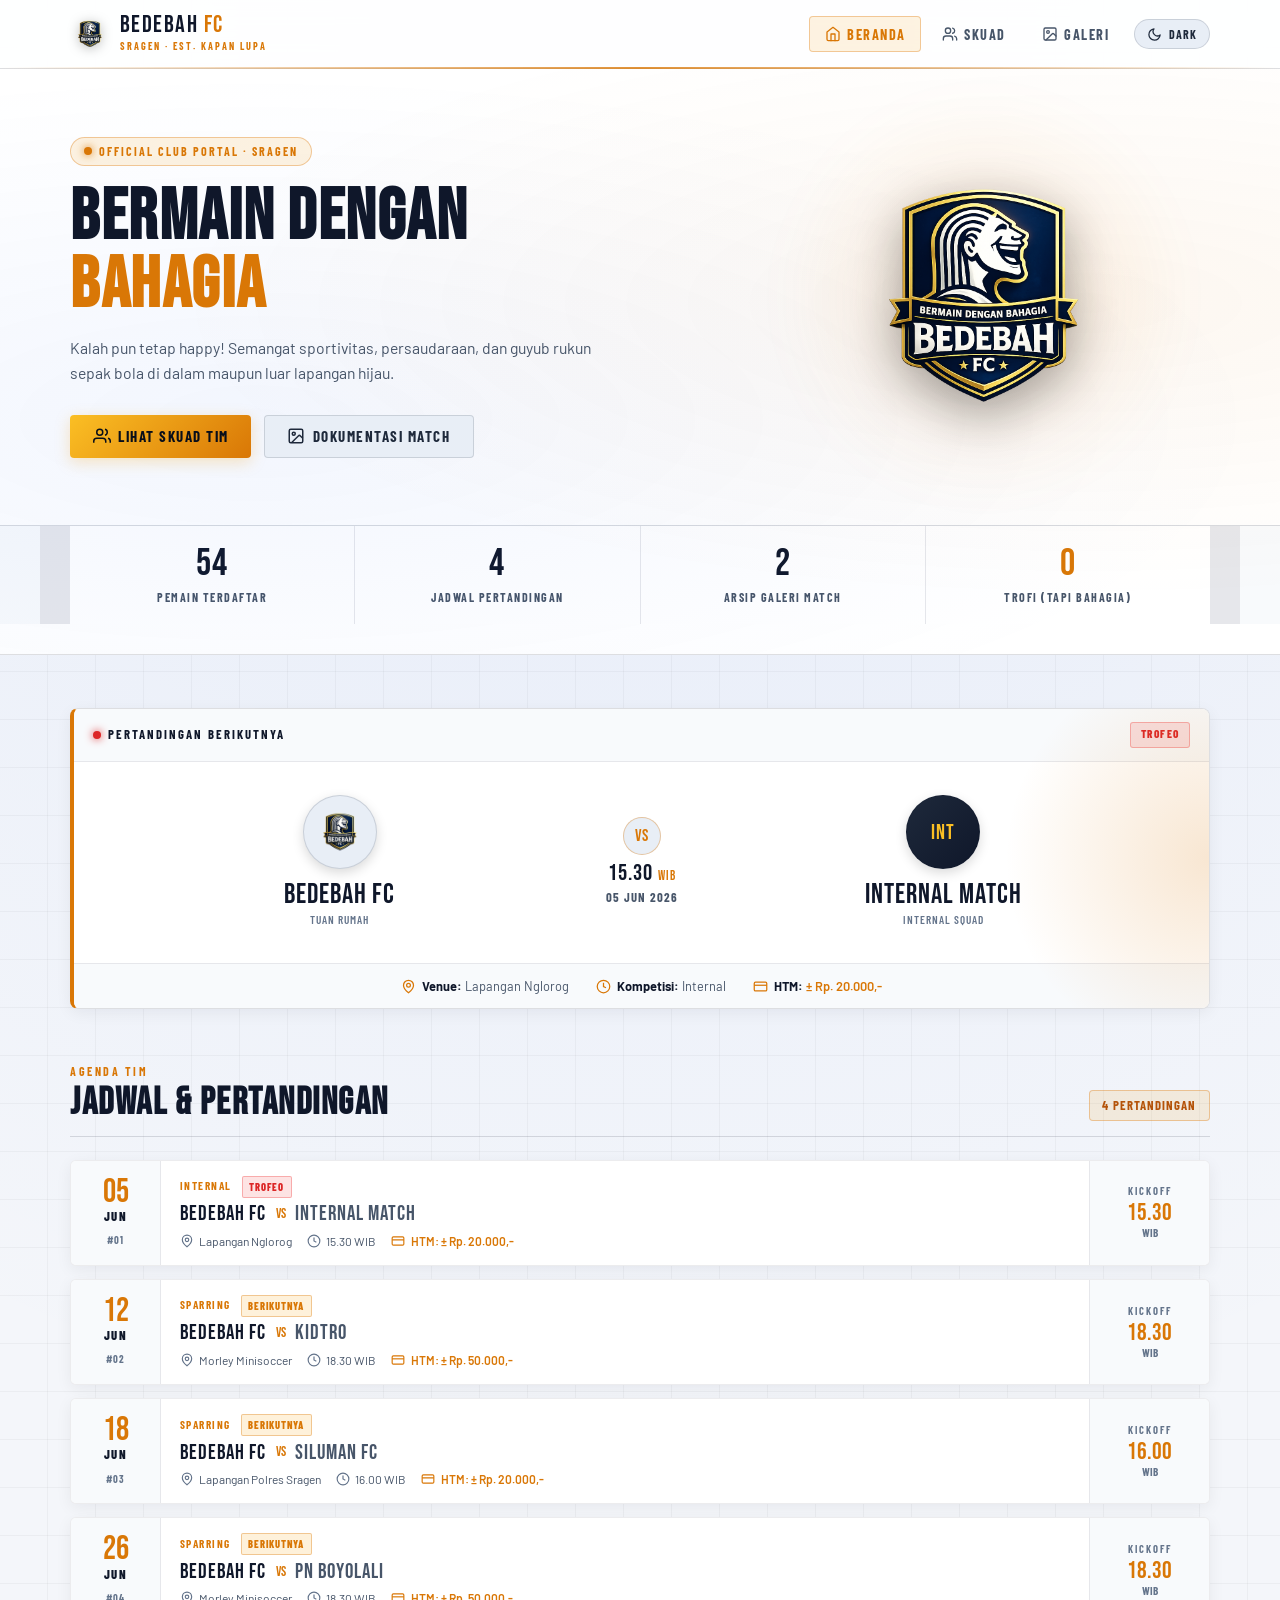
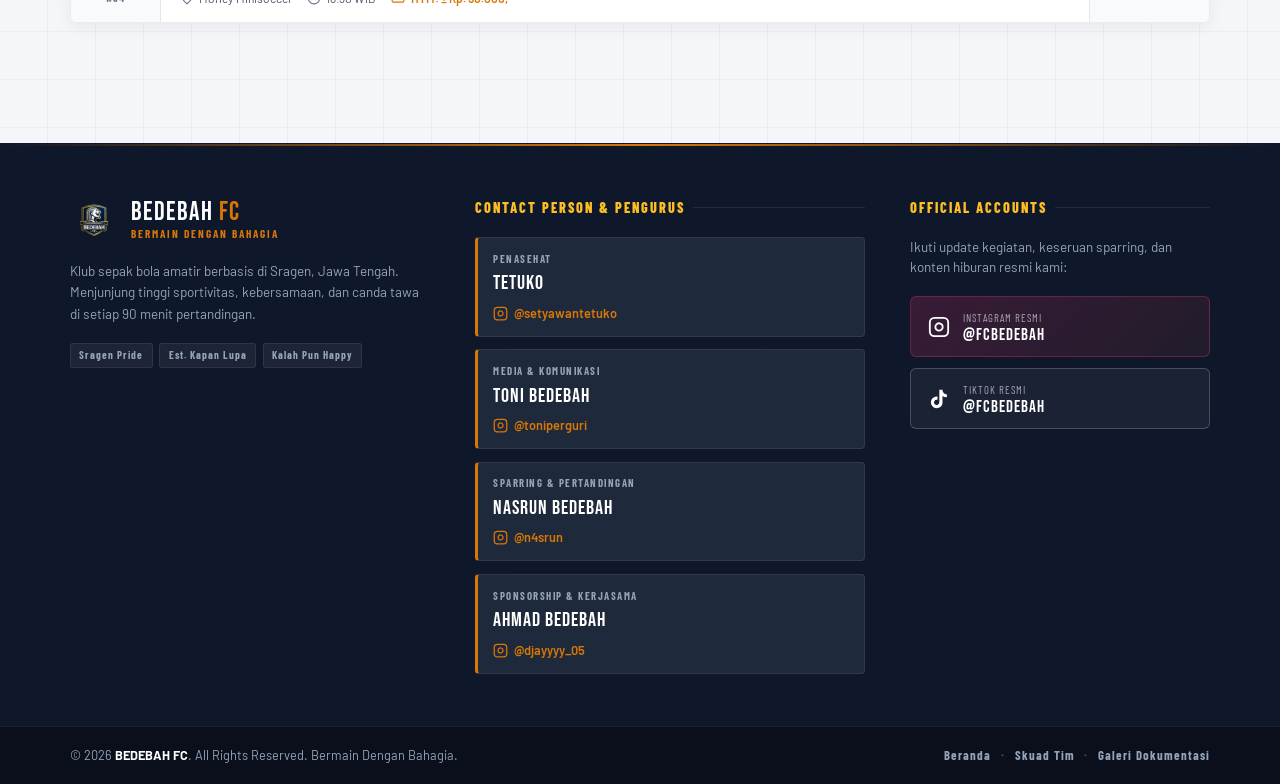
==== commit c141dc94: "Fix mobile responsiveness: implementasi segmented mobile navigation bar, eliminasi horizontal scroll" ====
--- a/index.html
+++ b/index.html
@@ -26,8 +26,8 @@
 
 <!-- TOP CLUB HEADER -->
 <header class="site-header">
-  <div class="header-inner container">
-    <a href="#home" class="brand" onclick="showPage('home', document.querySelector('[data-page=home]'))">
+  <div class="header-top-bar container">
+    <a href="#home" class="brand" onclick="showPage('home', document.querySelector('.nav-item[data-page=home]'))">
       <div class="brand-crest-wrap">
         <img src="assets/bedebah_fc.png" class="brand-crest" alt="Bedebah FC Badge" />
       </div>
@@ -37,8 +37,9 @@
       </div>
     </a>
 
-    <div class="header-right-wrap">
-      <nav class="main-nav" aria-label="Main Navigation">
+    <div class="header-actions">
+      <!-- Desktop Navigation (>=768px) -->
+      <nav class="main-nav desktop-nav" aria-label="Desktop Navigation">
         <button class="nav-item active" data-page="home" onclick="showPage('home', this)">
           <svg class="nav-icon" viewBox="0 0 24 24" fill="none" stroke="currentColor" stroke-width="2" stroke-linecap="round" stroke-linejoin="round"><path d="m3 9 9-7 9 7v11a2 2 0 0 1-2 2H5a2 2 0 0 1-2-2z"/><polyline points="9 22 9 12 15 12 15 22"/></svg>
           <span>BERANDA</span>
@@ -60,6 +61,24 @@
       </button>
     </div>
   </div>
+
+  <!-- Mobile Segmented Navigation Bar (<768px) -->
+  <nav class="mobile-nav-bar" aria-label="Mobile Navigation">
+    <div class="mobile-nav-inner">
+      <button class="mobile-nav-item active" data-page="home" onclick="showPage('home', this)">
+        <svg class="nav-icon" viewBox="0 0 24 24" fill="none" stroke="currentColor" stroke-width="2" stroke-linecap="round" stroke-linejoin="round"><path d="m3 9 9-7 9 7v11a2 2 0 0 1-2 2H5a2 2 0 0 1-2-2z"/><polyline points="9 22 9 12 15 12 15 22"/></svg>
+        <span>BERANDA</span>
+      </button>
+      <button class="mobile-nav-item" data-page="squad" onclick="showPage('squad', this)">
+        <svg class="nav-icon" viewBox="0 0 24 24" fill="none" stroke="currentColor" stroke-width="2" stroke-linecap="round" stroke-linejoin="round"><path d="M16 21v-2a4 4 0 0 0-4-4H6a4 4 0 0 0-4 4v2"/><circle cx="9" cy="7" r="4"/><path d="M22 21v-2a4 4 0 0 0-3-3.87"/><path d="M16 3.13a4 4 0 0 1 0 7.75"/></svg>
+        <span>SKUAD</span>
+      </button>
+      <button class="mobile-nav-item" data-page="galeri" onclick="showPage('galeri', this)">
+        <svg class="nav-icon" viewBox="0 0 24 24" fill="none" stroke="currentColor" stroke-width="2" stroke-linecap="round" stroke-linejoin="round"><rect width="18" height="18" x="3" y="3" rx="2" ry="2"/><circle cx="9" cy="9" r="2"/><path d="m21 15-3.086-3.086a2 2 0 0 0-2.828 0L6 21"/></svg>
+        <span>GALERI</span>
+      </button>
+    </div>
+  </nav>
 </header>
 
 <main>
--- a/css/style.css
+++ b/css/style.css
@@ -153,6 +153,8 @@
   -webkit-font-smoothing: antialiased;
   -moz-osx-font-smoothing: grayscale;
   transition: background-color var(--tr-normal), color var(--tr-normal);
+  max-width: 100%;
+  overflow-x: hidden;
 }
 
 body {
@@ -166,6 +168,7 @@
     linear-gradient(90deg, var(--grid-line-color) 1px, transparent 1px);
   background-size: 100% 100%, 48px 48px, 48px 48px;
   background-position: 0 0, -1px -1px, -1px -1px;
+  max-width: 100%;
   overflow-x: hidden;
   position: relative;
   transition: background-color var(--tr-normal), color var(--tr-normal);
@@ -183,8 +186,9 @@
   max-width: 1200px;
   margin-left: auto;
   margin-right: auto;
-  padding-left: 1.25rem;
-  padding-right: 1.25rem;
+  padding-left: 1rem;
+  padding-right: 1rem;
+  box-sizing: border-box;
 }
 
 @media (min-width: 768px) {
@@ -371,6 +375,7 @@
   -webkit-backdrop-filter: blur(14px);
   border-bottom: 1px solid var(--border-medium);
   transition: background-color var(--tr-normal), border-color var(--tr-normal);
+  width: 100%;
 }
 
 .site-header::after {
@@ -384,29 +389,31 @@
   opacity: 0.8;
 }
 
-.header-inner {
+.header-top-bar {
   display: flex;
   align-items: center;
   justify-content: space-between;
-  height: 68px;
-  gap: 1rem;
+  height: 64px;
+  gap: 0.75rem;
 }
 
 .brand {
   display: flex;
   align-items: center;
-  gap: 0.75rem;
+  gap: 0.65rem;
   text-decoration: none;
   flex-shrink: 0;
+  min-width: 0;
 }
 
 .brand-crest-wrap {
-  width: 44px;
-  height: 44px;
+  width: 40px;
+  height: 40px;
   display: flex;
   align-items: center;
   justify-content: center;
   position: relative;
+  flex-shrink: 0;
 }
 
 .brand-crest {
@@ -424,14 +431,16 @@
 .brand-text {
   display: flex;
   flex-direction: column;
+  min-width: 0;
 }
 
 .brand-title {
   font-family: var(--font-display);
-  font-size: 1.6rem;
+  font-size: 1.5rem;
   letter-spacing: 1.5px;
   line-height: 0.95;
   color: var(--text-white);
+  white-space: nowrap;
 }
 
 .brand-sub {
@@ -441,15 +450,18 @@
   letter-spacing: 2px;
   color: var(--gold);
   margin-top: 2px;
-}
-
-.header-right-wrap {
+  white-space: nowrap;
+}
+
+.header-actions {
   display: flex;
   align-items: center;
   gap: 0.65rem;
-}
-
-.main-nav {
+  flex-shrink: 0;
+}
+
+/* Desktop Navigation (>=768px) */
+.desktop-nav {
   display: flex;
   align-items: center;
   gap: 0.35rem;
@@ -470,6 +482,7 @@
   letter-spacing: 1.5px;
   cursor: pointer;
   transition: all var(--tr-fast);
+  white-space: nowrap;
 }
 
 .nav-item .nav-icon {
@@ -514,6 +527,7 @@
   cursor: pointer;
   transition: all var(--tr-fast);
   white-space: nowrap;
+  flex-shrink: 0;
 }
 
 .theme-toggle-btn:hover {
@@ -545,25 +559,129 @@
   display: none;
 }
 
-@media (max-width: 520px) {
+/* Mobile Segmented Navigation Bar (<768px) */
+.mobile-nav-bar {
+  display: block;
+  background: var(--bg-surface-card);
+  border-top: 1px solid var(--border-subtle);
+  width: 100%;
+}
+
+.mobile-nav-inner {
+  display: flex;
+  align-items: stretch;
+  width: 100%;
+  padding: 0;
+  margin: 0;
+}
+
+.mobile-nav-item {
+  flex: 1;
+  display: flex;
+  align-items: center;
+  justify-content: center;
+  gap: 0.45rem;
+  padding: 0.75rem 0.25rem;
+  background: transparent;
+  border: none;
+  border-bottom: 3px solid transparent;
+  color: var(--text-secondary);
+  font-family: var(--font-condensed);
+  font-size: 0.85rem;
+  font-weight: 700;
+  letter-spacing: 1px;
+  cursor: pointer;
+  transition: all var(--tr-fast);
+  white-space: nowrap;
+}
+
+.mobile-nav-item .nav-icon {
+  width: 15px;
+  height: 15px;
+  stroke: currentColor;
+}
+
+.mobile-nav-item:hover {
+  color: var(--text-white);
+  background: rgba(0, 0, 0, 0.03);
+}
+
+html[data-theme="dark"] .mobile-nav-item:hover {
+  background: rgba(255, 255, 255, 0.03);
+}
+
+.mobile-nav-item.active {
+  color: var(--gold);
+  border-bottom-color: var(--gold);
+  background: rgba(245, 158, 11, 0.1);
+}
+
+.mobile-nav-item.active .nav-icon {
+  stroke: var(--gold);
+}
+
+/* Breakpoint rules: Desktop vs Mobile Navigation */
+@media (min-width: 768px) {
+  .mobile-nav-bar {
+    display: none !important;
+  }
+  .desktop-nav {
+    display: flex !important;
+  }
+  .header-top-bar {
+    height: 68px;
+  }
+  .brand-title {
+    font-size: 1.6rem;
+  }
+}
+
+@media (max-width: 767px) {
+  .desktop-nav {
+    display: none !important;
+  }
+  .mobile-nav-bar {
+    display: block !important;
+  }
+  .header-top-bar {
+    height: 54px;
+    padding-left: 0.85rem;
+    padding-right: 0.85rem;
+  }
   .brand-sub {
     display: none;
   }
-  .nav-item {
-    padding: 0.5rem 0.6rem;
-    font-size: 0.85rem;
-    gap: 0.25rem;
-  }
-  .nav-item .nav-icon {
-    width: 14px;
-    height: 14px;
+  .brand-title {
+    font-size: 1.35rem;
+  }
+  .brand-crest-wrap {
+    width: 36px;
+    height: 36px;
+  }
+  .theme-toggle-btn {
+    padding: 0.35rem 0.65rem;
+    font-size: 0.72rem;
+  }
+}
+
+@media (max-width: 360px) {
+  .brand-title {
+    font-size: 1.2rem;
   }
   .theme-toggle-label {
     display: none;
   }
   .theme-toggle-btn {
-    padding: 0.5rem;
+    padding: 0.4rem;
     border-radius: 50%;
+  }
+  .mobile-nav-item {
+    font-size: 0.78rem;
+    gap: 0.3rem;
+  }
+  .mobile-nav-item .nav-icon {
+    width: 13px;
+    height: 13px;
   }
 }
 
@@ -667,11 +785,12 @@
 
 .hero-title {
   font-family: var(--font-display);
-  font-size: 3.5rem;
-  line-height: 0.92;
-  letter-spacing: 2px;
+  font-size: clamp(2.2rem, 9vw, 4.75rem);
+  line-height: 0.95;
+  letter-spacing: 1.5px;
   color: var(--text-white);
   margin-bottom: 1rem;
+  word-break: break-word;
 }
 
 @media (min-width: 768px) {
@@ -697,6 +816,16 @@
   display: flex;
   flex-wrap: wrap;
   gap: 0.85rem;
+  width: 100%;
+}
+
+@media (max-width: 480px) {
+  .hero-actions {
+    flex-direction: column;
+  }
+  .hero-actions .btn {
+    width: 100%;
+  }
 }
 
 .hero-visual {
@@ -891,6 +1020,37 @@
   .featured-teams-row {
     padding: 2.25rem 2rem;
     gap: 2rem;
+  }
+}
+
+@media (max-width: 480px) {
+  .featured-teams-row {
+    padding: 1rem 0.5rem;
+    gap: 0.35rem;
+  }
+  .team-crest-wrap {
+    width: 46px;
+    height: 46px;
+    margin-bottom: 0.4rem;
+  }
+  .team-label {
+    font-size: 1.1rem;
+    word-break: break-word;
+  }
+  .team-sublabel {
+    font-size: 0.65rem;
+  }
+  .vs-circle {
+    width: 28px;
+    height: 28px;
+    font-size: 0.8rem;
+    margin-bottom: 0.25rem;
+  }
+  .match-time-tag {
+    font-size: 1.15rem;
+  }
+  .match-date-tag {
+    font-size: 0.7rem;
   }
 }
 
@@ -1317,6 +1477,20 @@
   display: flex;
   flex-wrap: wrap;
   gap: 0.5rem;
+  width: 100%;
+}
+
+@media (max-width: 480px) {
+  .filter-pills-wrap {
+    gap: 0.35rem;
+  }
+  .filter-pill {
+    flex: 1 1 auto;
+    text-align: center;
+    padding: 0.5rem 0.35rem;
+    font-size: 0.75rem;
+    letter-spacing: 0.5px;
+  }
 }
 
 .filter-pill {
@@ -1350,19 +1524,20 @@
 /* Squad Grid */
 .squad-grid {
   display: grid;
-  grid-template-columns: 1fr;
-  gap: 1.25rem;
-}
-
-@media (min-width: 480px) {
+  grid-template-columns: repeat(2, 1fr);
+  gap: 0.85rem;
+}
+
+@media (max-width: 340px) {
   .squad-grid {
-    grid-template-columns: repeat(2, 1fr);
+    grid-template-columns: 1fr;
   }
 }
 
 @media (min-width: 768px) {
   .squad-grid {
     grid-template-columns: repeat(3, 1fr);
+    gap: 1.25rem;
   }
 }
 
